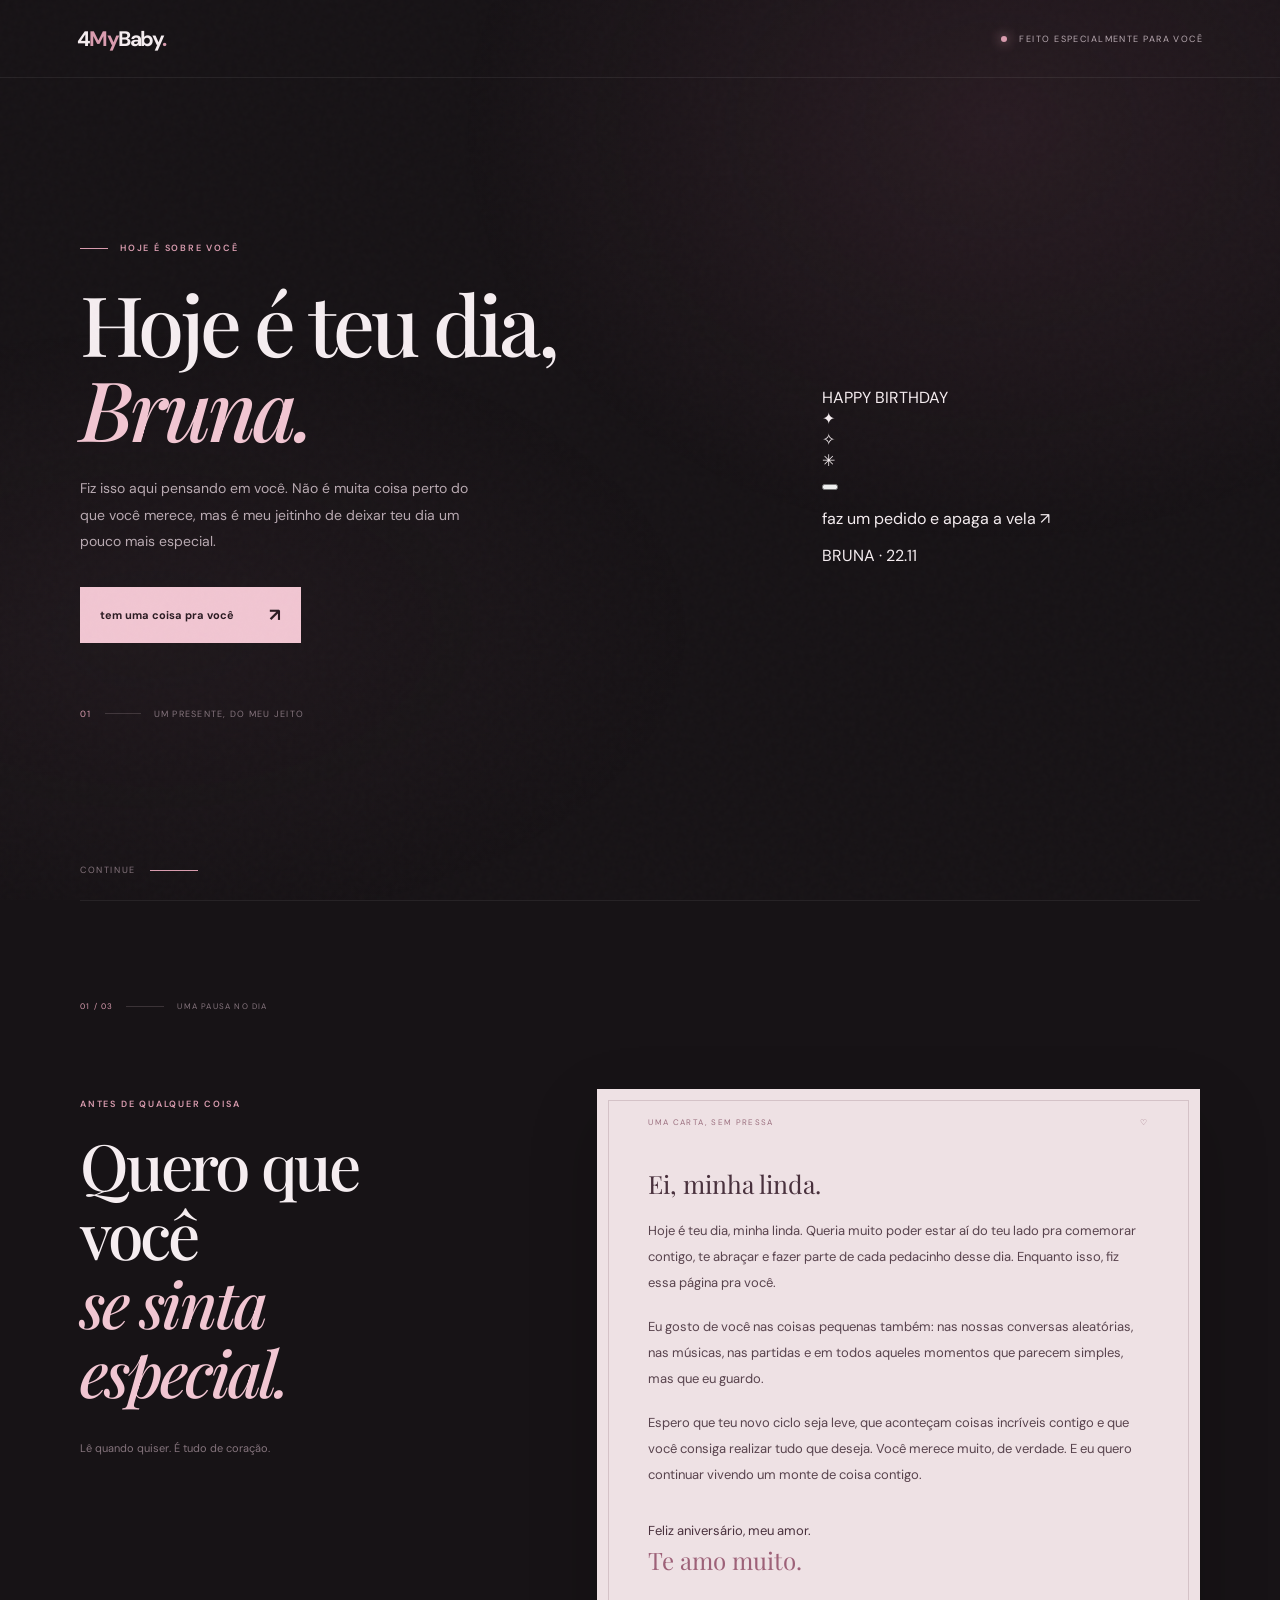
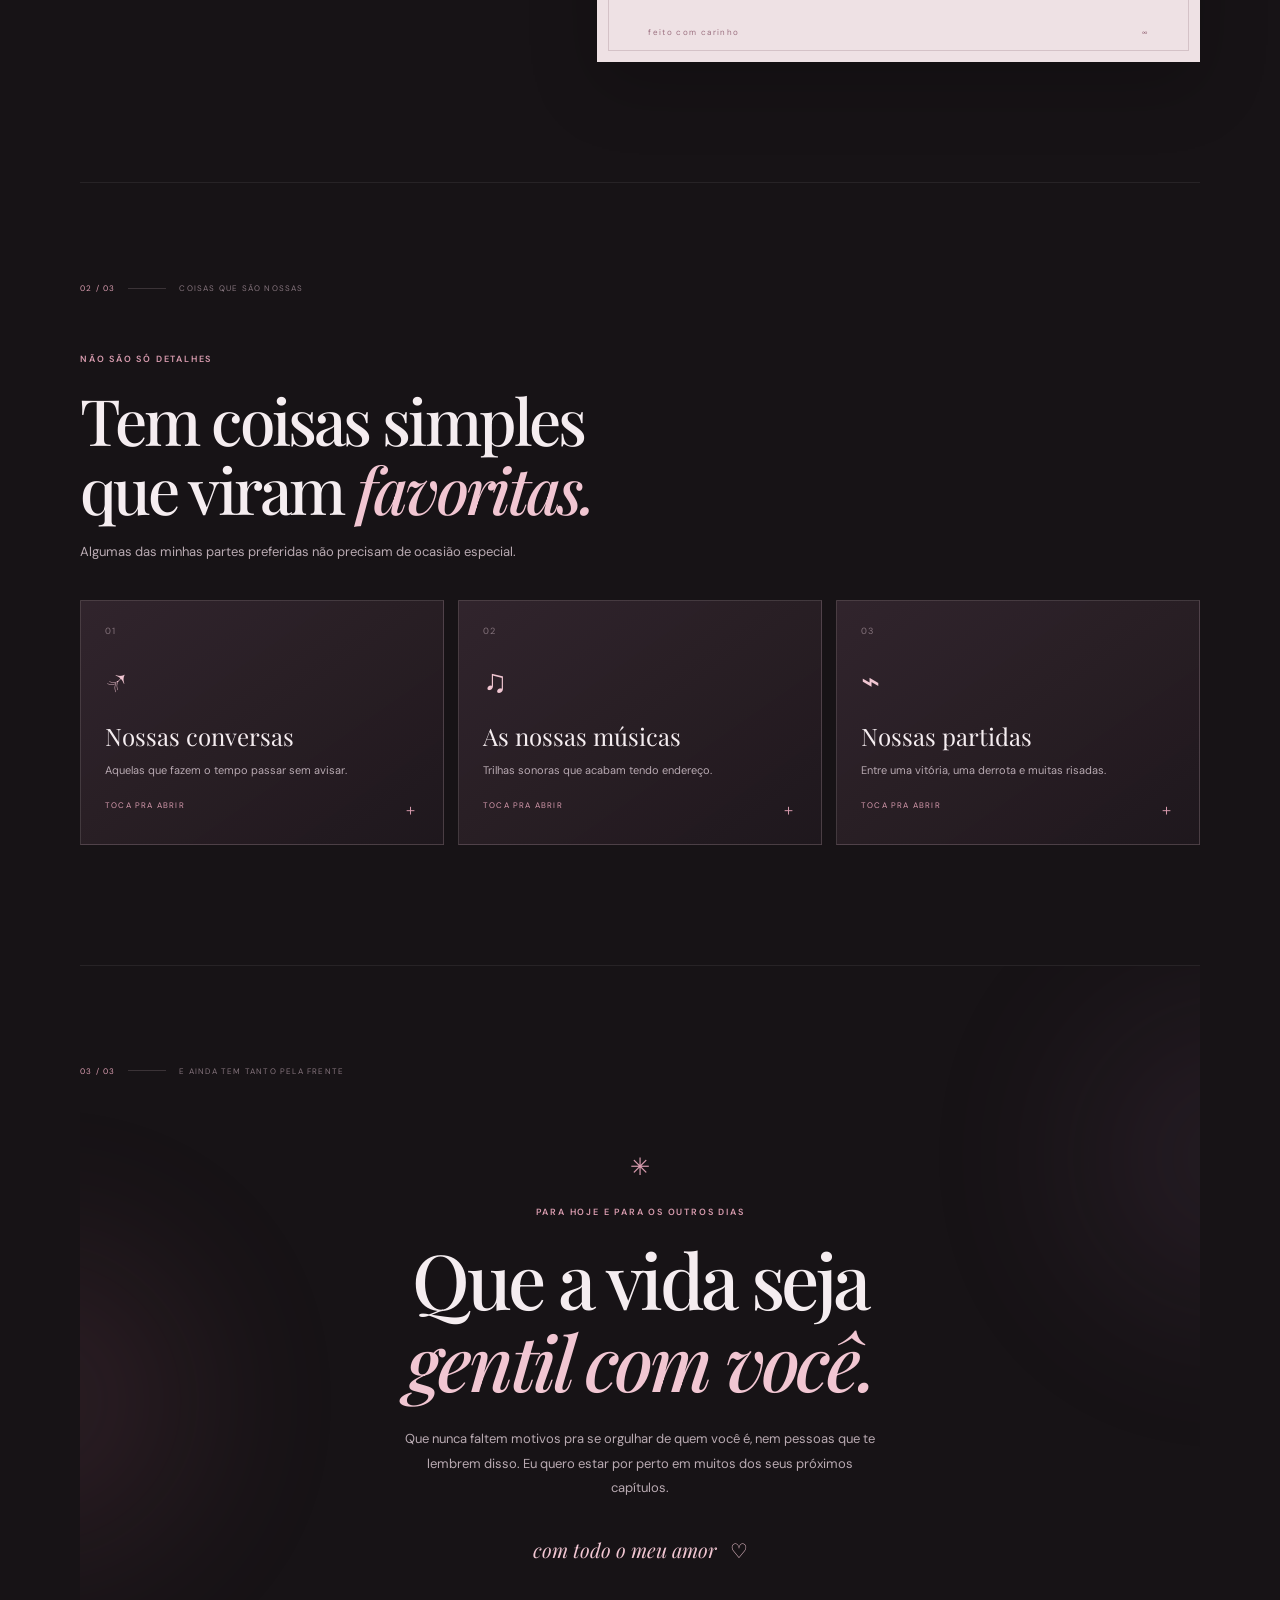
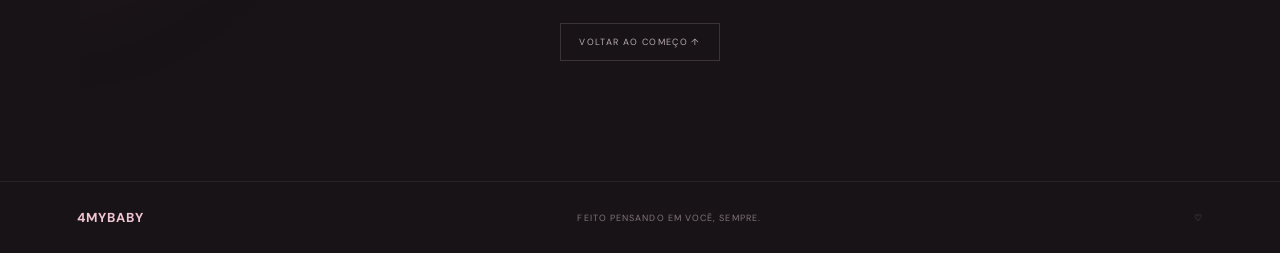
==== 4MyBaby/index.html @ 69ed9ba9 "Redesign 4MyBaby birthday experience" ====
<!doctype html>
<html lang="pt-BR">
<head>
<meta charset="utf-8">
<meta name="viewport" content="width=device-width,initial-scale=1">
<meta name="theme-color" content="#171316">
<meta name="description" content="Um presente feito com carinho, só para você.">
<title>4MyBaby — Bruna</title>
<link rel="preconnect" href="https://fonts.googleapis.com">
<link rel="preconnect" href="https://fonts.gstatic.com" crossorigin>
<link href="https://fonts.googleapis.com/css2?family=DM+Sans:wght@400;500;600;700&family=Playfair+Display:ital,wght@0,500;0,600;0,700;1,500;1,600&display=swap" rel="stylesheet">
<link rel="stylesheet" href="css/style.css">
<script src="js/script.js" defer></script>
</head>
<body>
<div class="grain" aria-hidden="true"></div>
<header class="topbar">
<a class="wordmark" href="#top" aria-label="4MyBaby início">4<span>My</span>Baby<span class="wordmark-dot">.</span></a>
<div class="topbar-note"><span class="live-dot"></span> feito especialmente para você</div>
</header>
<main id="top">
<section class="hero section-shell">
<div class="hero-copy reveal">
<p class="eyebrow"><span class="eyebrow-line"></span> hoje é sobre você</p>
<h1>Hoje é teu dia,<br><em>Bruna.</em></h1>
<p class="hero-intro">Fiz isso aqui pensando em você. Não é muita coisa perto do que você merece, mas é meu jeitinho de deixar teu dia um pouco mais especial.</p>
<button class="primary-button" id="beginButton" type="button"><span>tem uma coisa pra você</span><span class="button-arrow">↗</span></button>
<div class="hero-footnote"><span>01</span><span class="footnote-rule"></span><span>um presente, do meu jeito</span></div>
</div>
<div class="hero-art reveal" aria-label="Bolo de aniversário interativo">
  <div class="cake-scene">
    <span class="cake-label label-top">HAPPY BIRTHDAY</span>
    <div class="cake-spark spark-one">✦</div><div class="cake-spark spark-two">✧</div><div class="cake-spark spark-three">✳</div>
    <div class="cake">
      <div class="candle-wrap"><button class="candle" id="candleButton" type="button" aria-label="Apagar a vela"><span class="flame" id="flame"></span><span class="wick"></span></button></div>
      <div class="cake-top"><span class="cake-berry"></span><span class="cake-berry berry-two"></span><span class="cake-cream"></span></div>
      <div class="cake-layer layer-top"><span class="icing-drip"></span></div>
      <div class="cake-layer layer-bottom"><span class="icing-drip"></span></div>
      <div class="cake-plate"></div>
    </div>
    <p class="cake-hint" id="cakeHint">faz um pedido e apaga a vela <span>↗</span></p>
    <span class="cake-year">BRUNA · 22.11</span>
  </div>
</div>
<a class="scroll-cue" href="#letter"><span>continue</span><span class="scroll-line"></span></a>
</section>
<section class="letter-section section-shell" id="letter">
<div class="section-index reveal"><span>01 / 03</span><span class="index-rule"></span><span>uma pausa no dia</span></div>
<div class="letter-layout">
<div class="letter-heading reveal"><p class="eyebrow">antes de qualquer coisa</p><h2>Quero que você<br><em>se sinta especial.</em></h2><p class="side-note">Lê quando quiser. É tudo de coração.</p></div>
<article class="letter-card reveal">
<div class="letter-card-top"><span>UMA CARTA, SEM PRESSA</span><span>♡</span></div>
<div class="letter-content">
<p class="letter-salutation">Ei, minha linda.</p>
<p>Hoje é teu dia, minha linda. Queria muito poder estar aí do teu lado pra comemorar contigo, te abraçar e fazer parte de cada pedacinho desse dia. Enquanto isso, fiz essa página pra você.</p>
<p>Eu gosto de você nas coisas pequenas também: nas nossas conversas aleatórias, nas músicas, nas partidas e em todos aqueles momentos que parecem simples, mas que eu guardo.</p>
<p>Espero que teu novo ciclo seja leve, que aconteçam coisas incríveis contigo e que você consiga realizar tudo que deseja. Você merece muito, de verdade. E eu quero continuar vivendo um monte de coisa contigo.</p>
<p class="letter-signoff">Feliz aniversário, meu amor.<br><em>Te amo muito.</em></p>
</div>
<div class="letter-card-bottom"><span>feito com carinho</span><span>∞</span></div>
</article>
</div>
</section>
<section class="moments-section section-shell" id="moments">
<div class="section-index reveal"><span>02 / 03</span><span class="index-rule"></span><span>coisas que são nossas</span></div>
<div class="moments-heading reveal"><p class="eyebrow">não são só detalhes</p><h2>Tem coisas simples<br>que viram <em>favoritas.</em></h2><p>Algumas das minhas partes preferidas não precisam de ocasião especial.</p></div>
<div class="moment-grid">
<button class="moment-card reveal" type="button" data-note="Eu gosto de como a gente consegue conversar sobre qualquer coisa. Até o silêncio parece confortável quando sei que é você do outro lado."><span class="moment-number">01</span><span class="moment-icon">↗</span><span class="moment-title">Nossas conversas</span><span class="moment-description">Aquelas que fazem o tempo passar sem avisar.</span><span class="moment-action">toca pra abrir <b>＋</b></span></button>
<button class="moment-card reveal" type="button" data-note="Tem música que toca e, sem pedir licença, me lembra você. Gosto de imaginar quantas outras ainda vão ganhar esse significado com a gente."><span class="moment-number">02</span><span class="moment-icon">♫</span><span class="moment-title">As nossas músicas</span><span class="moment-description">Trilhas sonoras que acabam tendo endereço.</span><span class="moment-action">toca pra abrir <b>＋</b></span></button>
<button class="moment-card reveal" type="button" data-note="Até quando a gente tá jogando, eu gosto de ter você ali. Ganhar é legal, mas dividir esses momentos com você é melhor. (Mesmo quando você me dá trabalho.)"><span class="moment-number">03</span><span class="moment-icon">⌁</span><span class="moment-title">Nossas partidas</span><span class="moment-description">Entre uma vitória, uma derrota e muitas risadas.</span><span class="moment-action">toca pra abrir <b>＋</b></span></button>
</div>
<div class="note-panel" id="notePanel" aria-live="polite" hidden><span class="note-mark">“</span><p id="noteText"></p><button id="closeNote" type="button" aria-label="Fechar mensagem">×</button></div>
</section>
<section class="closing-section section-shell" id="closing">
<div class="closing-orb orb-left"></div><div class="closing-orb orb-right"></div>
<div class="section-index reveal"><span>03 / 03</span><span class="index-rule"></span><span>e ainda tem tanto pela frente</span></div>
<div class="closing-content reveal"><span class="closing-symbol">✳</span><p class="eyebrow">para hoje e para os outros dias</p><h2>Que a vida seja<br><em>gentil com você.</em></h2><p>Que nunca faltem motivos pra se orgulhar de quem você é, nem pessoas que te lembrem disso. Eu quero estar por perto em muitos dos seus próximos capítulos.</p><div class="closing-signature">com todo o meu amor <span>♡</span></div><button class="back-top" id="backTop" type="button">voltar ao começo ↑</button></div>
</section>
</main>
<footer class="footer"><span>4MyBaby</span><span>feito pensando em você, sempre.</span><span>♡</span></footer>
</body>
</html>
---- 4MyBaby/css/style.css ----
:root{--bg:#171316;--text:#f5edf0;--muted:#b9aab2;--dim:#85747d;--rose:#d99caf;--light:#f1c6d2;--line:rgba(244,222,231,.16);--serif:"Playfair Display",Georgia,serif;--sans:"DM Sans",Arial,sans-serif}
*{box-sizing:border-box}html{scroll-behavior:smooth}body{margin:0;background:var(--bg);color:var(--text);font-family:var(--sans);overflow-x:hidden}body:before{content:"";position:fixed;inset:0;pointer-events:none;z-index:-1;background:radial-gradient(ellipse at 78% 14%,rgba(121,69,91,.18),transparent 38%),radial-gradient(ellipse at 12% 70%,rgba(105,70,86,.11),transparent 34%)}
.grain{position:fixed;inset:0;z-index:20;pointer-events:none;opacity:.045;background-image:url("data:image/svg+xml,%3Csvg viewBox='0 0 180 180' xmlns='http://www.w3.org/2000/svg'%3E%3Cfilter id='n'%3E%3CfeTurbulence type='fractalNoise' baseFrequency='.9' numOctaves='3' stitchTiles='stitch'/%3E%3C/filter%3E%3Crect width='100%25' height='100%25' filter='url(%23n)' opacity='.45'/%3E%3C/svg%3E")}
a{color:inherit;text-decoration:none}button{font:inherit}.topbar{height:78px;padding:0 clamp(20px,6vw,88px);display:flex;align-items:center;justify-content:space-between;border-bottom:1px solid #ffffff12}.wordmark{font-weight:700;letter-spacing:-.07em;font-size:21px}.wordmark span:first-child,.wordmark-dot{color:var(--rose)}.topbar-note{color:var(--muted);text-transform:uppercase;letter-spacing:.16em;font-size:9px}.live-dot{display:inline-block;width:6px;height:6px;border-radius:50%;background:var(--rose);margin-right:9px;box-shadow:0 0 12px var(--rose)}
.section-shell{width:min(1120px,calc(100% - 44px));margin:auto;position:relative}.hero{min-height:calc(100svh - 78px);display:grid;grid-template-columns:1fr 1fr;align-items:center;gap:5vw;padding:65px 0 90px}.eyebrow{display:flex;align-items:center;gap:12px;color:var(--rose);text-transform:uppercase;letter-spacing:.2em;font-size:9px;font-weight:600}.eyebrow-line{width:28px;height:1px;background:var(--rose)}h1,h2{font-family:var(--serif);font-weight:500;letter-spacing:-.045em}h1{font-size:clamp(54px,6.5vw,88px);line-height:1.02;margin:27px 0 24px}h1 em,h2 em{color:var(--light);font-weight:500}.hero-intro{color:var(--muted);font-size:14px;line-height:1.9;max-width:410px}.primary-button{display:flex;align-items:center;gap:35px;margin-top:32px;padding:16px 20px;background:var(--light);color:#2b1b22;border:0;cursor:pointer;font-size:11px;font-weight:700;transition:.25s}.primary-button:hover{transform:translateY(-3px);background:#f8d8e1}.button-arrow{font-size:18px}.hero-footnote{margin-top:65px;display:flex;align-items:center;gap:13px;color:var(--dim);font-size:9px;text-transform:uppercase;letter-spacing:.14em}.hero-footnote span:first-child{color:var(--rose)}.footnote-rule{width:36px;height:1px;background:var(--line)}
.hero-art{min-height:480px;display:grid;place-items:center;position:relative}.art-glow{position:absolute;width:330px;height:330px;border-radius:50%;background:#b9708c29;filter:blur(70px)}.art-orbit{position:absolute;width:420px;height:420px;border:1px solid #ebb9cb22;border-radius:50%;transform:rotate(-22deg) scaleY(.56)}.orbit-two{width:500px;height:500px;transform:rotate(48deg) scaleY(.42);border-color:#ebb9cb17}.art-card{position:relative;width:min(320px,75vw);aspect-ratio:.77;padding:23px;background:linear-gradient(145deg,#46313d,#241b22 62%,#34222c);border:1px solid #f5cddc66;box-shadow:0 35px 90px #0006,inset 0 0 55px #ffdae60b;transform:rotate(5deg);display:flex;flex-direction:column;justify-content:space-between}.art-card:before{content:"";position:absolute;inset:9px;border:1px solid #f2cbda38}.card-topline,.card-bottom{display:flex;justify-content:space-between;color:#d5b6c2;font-size:8px;letter-spacing:.17em;position:relative}.card-center{display:flex;flex-direction:column;align-items:center;position:relative}.card-small{color:#c7a9b5;font-size:9px;text-transform:uppercase;letter-spacing:.24em}.card-number{font:130px/1.1 var(--serif);color:#edbdce;text-shadow:0 0 45px #e79ebf3d}.card-script{font:italic 27px var(--serif);color:#f5dce5;margin-top:-9px}.floating-star,.floating-heart{position:absolute;color:var(--light);text-shadow:0 0 22px #e8a7be80}.star-a{top:15%;right:12%;font-size:28px}.star-b{bottom:18%;left:8%;font-size:19px}.floating-heart{top:26%;left:7%;font-size:29px}.art-caption{position:absolute;bottom:6%;right:2%;color:var(--dim);text-transform:uppercase;font-size:8px;letter-spacing:.16em;display:flex;gap:10px;align-items:center}.caption-line{width:30px;height:1px;background:var(--rose)}.scroll-cue{position:absolute;bottom:24px;left:0;display:flex;align-items:center;gap:14px;color:var(--dim);font-size:9px;text-transform:uppercase;letter-spacing:.18em}.scroll-line{width:48px;height:1px;background:var(--rose)}
.letter-section,.moments-section,.closing-section{padding:100px 0 120px;border-top:1px solid #ffffff12}.section-index{display:flex;align-items:center;gap:13px;color:var(--dim);text-transform:uppercase;letter-spacing:.15em;font-size:8px}.section-index span:first-child{color:var(--rose)}.index-rule{width:38px;height:1px;background:var(--line)}.letter-layout{display:grid;grid-template-columns:.8fr 1.2fr;gap:9vw;margin-top:78px;align-items:start}.letter-heading h2,.moments-heading h2,.closing-content h2{font-size:clamp(43px,5vw,65px);line-height:1.08;margin:20px 0}.side-note{color:var(--dim);font-size:11px;margin-top:35px}.letter-card{background:#eee1e4;color:#392832;padding:28px clamp(25px,4vw,55px) 25px;position:relative;box-shadow:0 25px 65px #0003}.letter-card:before{content:"";position:absolute;inset:11px;border:1px solid #5d34452e}.letter-card-top,.letter-card-bottom{display:flex;justify-content:space-between;color:#9a6e7e;font-size:8px;letter-spacing:.17em;position:relative}.letter-content{padding:40px 0 30px;max-width:560px;margin:auto;font-size:13px;line-height:2;color:#58434d;position:relative}.letter-content p{margin:0 0 18px}.letter-salutation{font:25px var(--serif);color:#49313d}.letter-signoff{padding-top:12px;color:#49313d}.letter-signoff em{font:24px var(--serif);color:#9d6178}
.moments-heading{margin:60px 0 40px}.moments-heading>p:last-child{color:var(--muted);font-size:13px}.moment-grid{display:grid;grid-template-columns:repeat(3,1fr);gap:14px}.moment-card{min-height:235px;text-align:left;padding:24px;border:1px solid var(--line);background:linear-gradient(145deg,#3b2b35b8,#221a20bf);color:var(--text);cursor:pointer;display:flex;flex-direction:column;align-items:flex-start;transition:.25s}.moment-card:hover{transform:translateY(-6px);border-color:#e4abc08c;background:linear-gradient(145deg,#4c3240d9,#271c24e6)}.moment-number{color:var(--dim);font-size:9px;letter-spacing:.15em}.moment-icon{font:32px var(--serif);color:var(--light);margin:20px 0}.moment-title{font:24px var(--serif)}.moment-description{color:var(--muted);font-size:11px;line-height:1.7;margin-top:9px}.moment-action{width:100%;margin-top:auto;padding-top:20px;display:flex;justify-content:space-between;color:var(--rose);text-transform:uppercase;letter-spacing:.15em;font-size:8px}.moment-action b{font-size:15px;font-weight:400}.note-panel{position:relative;margin-top:18px;padding:26px 58px 26px 28px;border-left:2px solid var(--rose);background:#da9caf17;color:var(--light);display:flex;gap:18px;align-items:center;animation:fadeUp .35s ease both}.note-panel[hidden]{display:none}.note-mark{font:55px/.7 var(--serif);color:var(--rose)}.note-panel p{font:17px/1.6 var(--serif);margin:0}.note-panel button{position:absolute;top:12px;right:16px;color:var(--muted);background:none;border:0;font-size:24px;cursor:pointer}
.closing-section{min-height:600px;overflow:hidden;display:flex;flex-direction:column}.closing-content{position:relative;z-index:1;text-align:center;max-width:610px;margin:75px auto 0}.closing-symbol{color:var(--rose);font-size:24px}.closing-content .eyebrow{justify-content:center;margin-top:24px}.closing-content h2{font-size:clamp(48px,6vw,76px)}.closing-content>p:not(.eyebrow){color:var(--muted);font-size:13px;line-height:1.9;max-width:470px;margin:25px auto}.closing-signature{color:var(--light);font:italic 20px var(--serif);margin-top:35px}.closing-signature span{font-style:normal;margin-left:8px}.back-top{margin-top:60px;background:transparent;border:1px solid var(--line);color:var(--muted);padding:12px 18px;font-size:9px;text-transform:uppercase;letter-spacing:.15em;cursor:pointer}.back-top:hover{border-color:var(--rose);color:var(--light)}.closing-orb{position:absolute;width:300px;height:300px;border-radius:50%;filter:blur(90px);opacity:.13}.orb-left{background:#c46c8c;left:-190px;top:35%}.orb-right{background:#895b85;right:-180px;top:5%}.footer{min-height:72px;padding:20px clamp(22px,6vw,96px);border-top:1px solid #ffffff12;display:flex;justify-content:space-between;align-items:center;color:var(--dim);font-size:9px;letter-spacing:.12em;text-transform:uppercase}.footer span:first-child{color:var(--light);font-weight:700;font-size:13px}
.reveal{opacity:0;transform:translateY(22px);transition:opacity .8s ease,transform .8s cubic-bezier(.2,.7,.2,1)}.reveal.visible{opacity:1;transform:none}@keyframes fadeUp{from{opacity:0;transform:translateY(12px)}to{opacity:1;transform:none}}
@media(max-width:800px){.topbar{height:70px}.topbar-note{font-size:8px;letter-spacing:.1em}.hero{grid-template-columns:1fr;padding-top:60px;gap:0;min-height:auto}.hero-art{min-height:390px;grid-row:1}.art-card{width:250px}.art-orbit{width:340px;height:340px}.orbit-two{width:400px;height:400px}.hero-footnote{margin-top:40px}.letter-layout{grid-template-columns:1fr;gap:38px;margin-top:52px}.letter-card{max-width:650px;width:100%;margin:auto}.moment-grid{grid-template-columns:1fr}.moment-card{min-height:195px}.letter-section,.moments-section,.closing-section{padding:75px 0 85px}.closing-content{margin-top:65px}}
@media(max-width:480px){.section-shell{width:calc(100% - 38px)}.topbar{padding-inline:19px}.topbar-note{max-width:155px;text-align:right;line-height:1.5}.hero{padding-top:45px}.hero h1{font-size:55px}.hero-intro{font-size:13px}.hero-art{min-height:340px}.art-card{width:220px;padding:19px}.card-number{font-size:108px}.art-orbit{width:290px;height:290px}.orbit-two{width:340px;height:340px}.letter-heading h2,.moments-heading h2{font-size:45px}.letter-card{padding:22px}.letter-content{font-size:12px;padding:32px 0 22px}.letter-content p{margin-bottom:14px}.note-panel{padding:22px 42px 22px 18px;gap:12px}.note-panel p{font-size:15px}.note-mark{font-size:42px}.closing-content h2{font-size:50px}.footer{gap:10px;font-size:7px}.footer span:nth-child(2){text-align:center}}
@media(prefers-reduced-motion:reduce){*,*:before,*:after{scroll-behavior:auto!important;animation-duration:.01ms!important;animation-iteration-count:1!important;transition-duration:.01ms!important}.reveal{opacity:1;transform:none}}
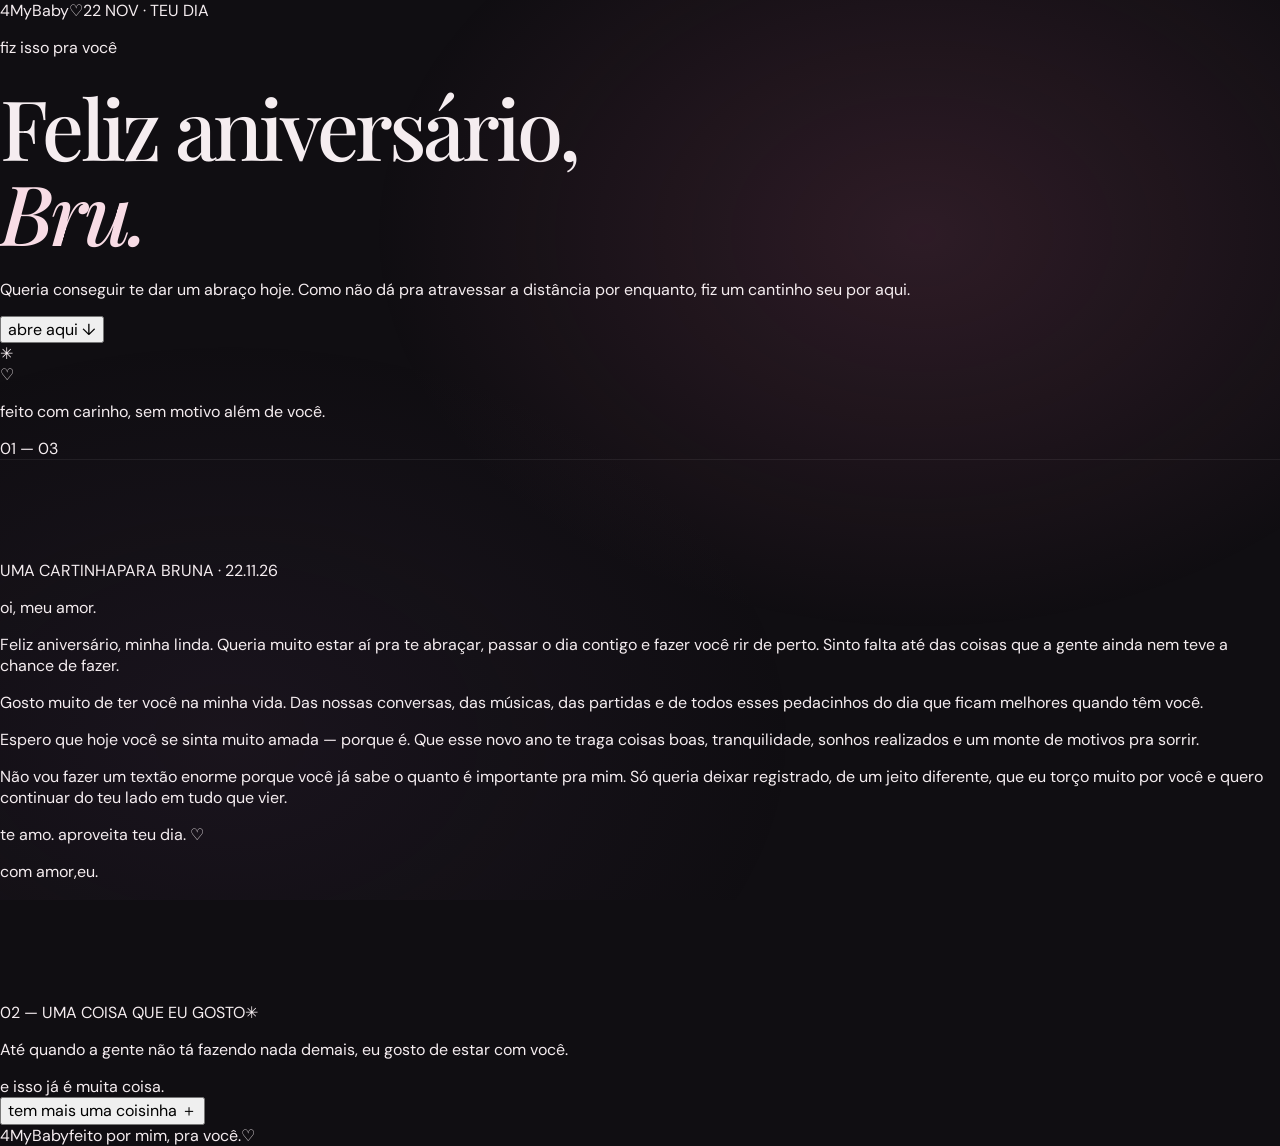
==== commit 049f8640: "Make 4MyBaby more personal and sincere" ====
--- a/4MyBaby/index.html
+++ b/4MyBaby/index.html
@@ -3,80 +3,54 @@
 <head>
 <meta charset="utf-8">
 <meta name="viewport" content="width=device-width,initial-scale=1">
-<meta name="theme-color" content="#171316">
-<meta name="description" content="Um presente feito com carinho, só para você.">
-<title>4MyBaby — Bruna</title>
+<meta name="theme-color" content="#f5f0e8">
+<meta name="description" content="Um cantinho feito pra Bruna.">
+<title>4MyBaby — pra você</title>
 <link rel="preconnect" href="https://fonts.googleapis.com">
 <link rel="preconnect" href="https://fonts.gstatic.com" crossorigin>
-<link href="https://fonts.googleapis.com/css2?family=DM+Sans:wght@400;500;600;700&family=Playfair+Display:ital,wght@0,500;0,600;0,700;1,500;1,600&display=swap" rel="stylesheet">
+<link href="https://fonts.googleapis.com/css2?family=DM+Sans:wght@400;500;600;700&family=Playfair+Display:ital,wght@0,500;0,600;1,500;1,600&display=swap" rel="stylesheet">
 <link rel="stylesheet" href="css/style.css">
 <script src="js/script.js" defer></script>
 </head>
 <body>
-<div class="grain" aria-hidden="true"></div>
-<header class="topbar">
-<a class="wordmark" href="#top" aria-label="4MyBaby início">4<span>My</span>Baby<span class="wordmark-dot">.</span></a>
-<div class="topbar-note"><span class="live-dot"></span> feito especialmente para você</div>
-</header>
-<main id="top">
-<section class="hero section-shell">
-<div class="hero-copy reveal">
-<p class="eyebrow"><span class="eyebrow-line"></span> hoje é sobre você</p>
-<h1>Hoje é teu dia,<br><em>Bruna.</em></h1>
-<p class="hero-intro">Fiz isso aqui pensando em você. Não é muita coisa perto do que você merece, mas é meu jeitinho de deixar teu dia um pouco mais especial.</p>
-<button class="primary-button" id="beginButton" type="button"><span>tem uma coisa pra você</span><span class="button-arrow">↗</span></button>
-<div class="hero-footnote"><span>01</span><span class="footnote-rule"></span><span>um presente, do meu jeito</span></div>
+<header class="site-header"><a class="logo" href="#inicio">4MyBaby<span>♡</span></a><span class="header-date">22 NOV · TEU DIA</span></header>
+<main id="inicio">
+<section class="intro">
+<div class="intro-copy">
+<p class="tiny-label"><span></span> fiz isso pra você</p>
+<h1>Feliz aniversário,<br><em>Bru.</em></h1>
+<p class="intro-text">Queria conseguir te dar um abraço hoje. Como não dá pra atravessar a distância por enquanto, fiz um cantinho seu por aqui.</p>
+<button class="open-letter" id="openLetter" type="button">abre aqui <span>↓</span></button>
 </div>
-<div class="hero-art reveal" aria-label="Bolo de aniversário interativo">
-  <div class="cake-scene">
-    <span class="cake-label label-top">HAPPY BIRTHDAY</span>
-    <div class="cake-spark spark-one">✦</div><div class="cake-spark spark-two">✧</div><div class="cake-spark spark-three">✳</div>
-    <div class="cake">
-      <div class="candle-wrap"><button class="candle" id="candleButton" type="button" aria-label="Apagar a vela"><span class="flame" id="flame"></span><span class="wick"></span></button></div>
-      <div class="cake-top"><span class="cake-berry"></span><span class="cake-berry berry-two"></span><span class="cake-cream"></span></div>
-      <div class="cake-layer layer-top"><span class="icing-drip"></span></div>
-      <div class="cake-layer layer-bottom"><span class="icing-drip"></span></div>
-      <div class="cake-plate"></div>
-    </div>
-    <p class="cake-hint" id="cakeHint">faz um pedido e apaga a vela <span>↗</span></p>
-    <span class="cake-year">BRUNA · 22.11</span>
-  </div>
+<div class="drawing" aria-label="Ilustração de um pequeno presente">
+<div class="scribble scribble-one">✳</div><div class="scribble scribble-two">♡</div>
+<div class="gift" id="gift"><div class="gift-lid"><i></i></div><div class="gift-box"><i></i><b></b></div><div class="gift-ribbon"></div></div>
+<p class="drawing-caption">feito com carinho, sem motivo além de você.</p>
 </div>
-<a class="scroll-cue" href="#letter"><span>continue</span><span class="scroll-line"></span></a>
+<div class="page-mark">01 <span>—</span> 03</div>
 </section>
-<section class="letter-section section-shell" id="letter">
-<div class="section-index reveal"><span>01 / 03</span><span class="index-rule"></span><span>uma pausa no dia</span></div>
-<div class="letter-layout">
-<div class="letter-heading reveal"><p class="eyebrow">antes de qualquer coisa</p><h2>Quero que você<br><em>se sinta especial.</em></h2><p class="side-note">Lê quando quiser. É tudo de coração.</p></div>
-<article class="letter-card reveal">
-<div class="letter-card-top"><span>UMA CARTA, SEM PRESSA</span><span>♡</span></div>
-<div class="letter-content">
-<p class="letter-salutation">Ei, minha linda.</p>
-<p>Hoje é teu dia, minha linda. Queria muito poder estar aí do teu lado pra comemorar contigo, te abraçar e fazer parte de cada pedacinho desse dia. Enquanto isso, fiz essa página pra você.</p>
-<p>Eu gosto de você nas coisas pequenas também: nas nossas conversas aleatórias, nas músicas, nas partidas e em todos aqueles momentos que parecem simples, mas que eu guardo.</p>
-<p>Espero que teu novo ciclo seja leve, que aconteçam coisas incríveis contigo e que você consiga realizar tudo que deseja. Você merece muito, de verdade. E eu quero continuar vivendo um monte de coisa contigo.</p>
-<p class="letter-signoff">Feliz aniversário, meu amor.<br><em>Te amo muito.</em></p>
+<section class="letter-section" id="carta">
+<div class="letter-top"><span>UMA CARTINHA</span><span>PARA BRUNA · 22.11.26</span></div>
+<article class="letter">
+<p class="hello">oi, meu amor.</p>
+<p>Feliz aniversário, minha linda. Queria muito estar aí pra te abraçar, passar o dia contigo e fazer você rir de perto. Sinto falta até das coisas que a gente ainda nem teve a chance de fazer.</p>
+<p>Gosto muito de ter você na minha vida. Das nossas conversas, das músicas, das partidas e de todos esses pedacinhos do dia que ficam melhores quando têm você.</p>
+<p>Espero que hoje você se sinta muito amada — porque é. Que esse novo ano te traga coisas boas, tranquilidade, sonhos realizados e um monte de motivos pra sorrir.</p>
+<p>Não vou fazer um textão enorme porque você já sabe o quanto é importante pra mim. Só queria deixar registrado, de um jeito diferente, que eu torço muito por você e quero continuar do teu lado em tudo que vier.</p>
+<p class="signoff">te amo. aproveita teu dia. <span>♡</span></p>
+</article>
+<div class="letter-bottom"><span>com amor,</span><span>eu.</span></div>
+</section>
+<section class="little-section">
+<div class="little-heading"><span>02 — UMA COISA QUE EU GOSTO</span><span>✳</span></div>
+<div class="little-note">
+<p>Até quando a gente não tá fazendo nada demais, eu gosto de estar com você.</p>
+<span>e isso já é muita coisa.</span>
 </div>
-<div class="letter-card-bottom"><span>feito com carinho</span><span>∞</span></div>
-</article>
-</div>
-</section>
-<section class="moments-section section-shell" id="moments">
-<div class="section-index reveal"><span>02 / 03</span><span class="index-rule"></span><span>coisas que são nossas</span></div>
-<div class="moments-heading reveal"><p class="eyebrow">não são só detalhes</p><h2>Tem coisas simples<br>que viram <em>favoritas.</em></h2><p>Algumas das minhas partes preferidas não precisam de ocasião especial.</p></div>
-<div class="moment-grid">
-<button class="moment-card reveal" type="button" data-note="Eu gosto de como a gente consegue conversar sobre qualquer coisa. Até o silêncio parece confortável quando sei que é você do outro lado."><span class="moment-number">01</span><span class="moment-icon">↗</span><span class="moment-title">Nossas conversas</span><span class="moment-description">Aquelas que fazem o tempo passar sem avisar.</span><span class="moment-action">toca pra abrir <b>＋</b></span></button>
-<button class="moment-card reveal" type="button" data-note="Tem música que toca e, sem pedir licença, me lembra você. Gosto de imaginar quantas outras ainda vão ganhar esse significado com a gente."><span class="moment-number">02</span><span class="moment-icon">♫</span><span class="moment-title">As nossas músicas</span><span class="moment-description">Trilhas sonoras que acabam tendo endereço.</span><span class="moment-action">toca pra abrir <b>＋</b></span></button>
-<button class="moment-card reveal" type="button" data-note="Até quando a gente tá jogando, eu gosto de ter você ali. Ganhar é legal, mas dividir esses momentos com você é melhor. (Mesmo quando você me dá trabalho.)"><span class="moment-number">03</span><span class="moment-icon">⌁</span><span class="moment-title">Nossas partidas</span><span class="moment-description">Entre uma vitória, uma derrota e muitas risadas.</span><span class="moment-action">toca pra abrir <b>＋</b></span></button>
-</div>
-<div class="note-panel" id="notePanel" aria-live="polite" hidden><span class="note-mark">“</span><p id="noteText"></p><button id="closeNote" type="button" aria-label="Fechar mensagem">×</button></div>
-</section>
-<section class="closing-section section-shell" id="closing">
-<div class="closing-orb orb-left"></div><div class="closing-orb orb-right"></div>
-<div class="section-index reveal"><span>03 / 03</span><span class="index-rule"></span><span>e ainda tem tanto pela frente</span></div>
-<div class="closing-content reveal"><span class="closing-symbol">✳</span><p class="eyebrow">para hoje e para os outros dias</p><h2>Que a vida seja<br><em>gentil com você.</em></h2><p>Que nunca faltem motivos pra se orgulhar de quem você é, nem pessoas que te lembrem disso. Eu quero estar por perto em muitos dos seus próximos capítulos.</p><div class="closing-signature">com todo o meu amor <span>♡</span></div><button class="back-top" id="backTop" type="button">voltar ao começo ↑</button></div>
+<button class="surprise-button" id="surpriseButton" type="button">tem mais uma coisinha <span>＋</span></button>
+<p class="surprise-message" id="surpriseMessage" hidden>Espero que você sorria quando abrir isso aqui. Fiz pensando em você, Bru. Feliz vida. ♡</p>
 </section>
 </main>
-<footer class="footer"><span>4MyBaby</span><span>feito pensando em você, sempre.</span><span>♡</span></footer>
+<footer><span>4MyBaby</span><span>feito por mim, pra você.</span><span>♡</span></footer>
 </body>
 </html>
--- a/4MyBaby/css/style.css
+++ b/4MyBaby/css/style.css
@@ -11,3 +11,45 @@
 @media(max-width:800px){.topbar{height:70px}.topbar-note{font-size:8px;letter-spacing:.1em}.hero{grid-template-columns:1fr;padding-top:60px;gap:0;min-height:auto}.hero-art{min-height:390px;grid-row:1}.art-card{width:250px}.art-orbit{width:340px;height:340px}.orbit-two{width:400px;height:400px}.hero-footnote{margin-top:40px}.letter-layout{grid-template-columns:1fr;gap:38px;margin-top:52px}.letter-card{max-width:650px;width:100%;margin:auto}.moment-grid{grid-template-columns:1fr}.moment-card{min-height:195px}.letter-section,.moments-section,.closing-section{padding:75px 0 85px}.closing-content{margin-top:65px}}
 @media(max-width:480px){.section-shell{width:calc(100% - 38px)}.topbar{padding-inline:19px}.topbar-note{max-width:155px;text-align:right;line-height:1.5}.hero{padding-top:45px}.hero h1{font-size:55px}.hero-intro{font-size:13px}.hero-art{min-height:340px}.art-card{width:220px;padding:19px}.card-number{font-size:108px}.art-orbit{width:290px;height:290px}.orbit-two{width:340px;height:340px}.letter-heading h2,.moments-heading h2{font-size:45px}.letter-card{padding:22px}.letter-content{font-size:12px;padding:32px 0 22px}.letter-content p{margin-bottom:14px}.note-panel{padding:22px 42px 22px 18px;gap:12px}.note-panel p{font-size:15px}.note-mark{font-size:42px}.closing-content h2{font-size:50px}.footer{gap:10px;font-size:7px}.footer span:nth-child(2){text-align:center}}
 @media(prefers-reduced-motion:reduce){*,*:before,*:after{scroll-behavior:auto!important;animation-duration:.01ms!important;animation-iteration-count:1!important;transition-duration:.01ms!important}.reveal{opacity:1;transform:none}}
+
+/* Birthday scene */
+:root{--bg:#100e12;--rose:#e7a9bd;--light:#f8dce5}
+body{background:#100e12}
+body:before{background:radial-gradient(ellipse at 72% 26%,rgba(154,77,111,.22),transparent 42%),radial-gradient(ellipse at 18% 82%,rgba(92,62,105,.13),transparent 38%)}
+.topbar{border-color:#ffffff10}
+.hero{min-height:calc(100svh - 78px);padding-top:54px}
+.hero h1{font-size:clamp(58px,7vw,94px)}
+.hero-art{min-height:540px}
+.cake-scene{position:relative;width:min(490px,100%);height:470px;display:flex;align-items:center;justify-content:center;isolation:isolate}
+.cake-scene:before{content:"";position:absolute;width:330px;height:330px;border-radius:50%;background:radial-gradient(circle,#d77e9d32,transparent 68%);filter:blur(15px);z-index:-1}
+.cake-scene:after{content:"";position:absolute;inset:42px 28px;border:1px solid #efb9cd24;border-radius:50%;transform:rotate(-18deg) scaleY(.55);z-index:-1}
+.cake-label{position:absolute;top:37px;color:#cfa9b8;font-size:9px;letter-spacing:.34em}
+.cake-year{position:absolute;bottom:34px;color:#9e8490;font-size:9px;letter-spacing:.24em}
+.cake{position:relative;width:290px;height:260px;display:flex;flex-direction:column;align-items:center;justify-content:flex-end;filter:drop-shadow(0 30px 32px #0008);animation:cakeFloat 5s ease-in-out infinite}
+.cake-plate{position:absolute;bottom:0;width:330px;height:24px;border-radius:50%;background:linear-gradient(180deg,#f0d7df,#98717f 48%,#513b48);box-shadow:0 12px 24px #0008}
+.cake-layer{position:relative;width:250px;border-radius:16px 16px 10px 10px;background:linear-gradient(90deg,#7c405d,#d99bb0 24%,#f2cbd6 52%,#a65e7b 100%);box-shadow:inset 0 8px 12px #ffeaf044,inset 0 -13px 18px #55273e55}
+.layer-top{height:78px;width:216px;z-index:2;margin-bottom:-2px;background:linear-gradient(90deg,#87506a,#f2cad7 35%,#d58ca6 72%,#754158)}
+.layer-bottom{height:105px}
+.cake-top{position:absolute;z-index:4;top:78px;width:220px;height:32px;border-radius:50%;background:linear-gradient(180deg,#fff0f2,#e9bdcb 65%,#b97b91);box-shadow:inset 0 -5px 8px #8e536d55}
+.cake-cream{position:absolute;inset:8px 35px 12px;border-radius:50%;background:#fff0e8;opacity:.75}
+.cake-berry{position:absolute;z-index:2;left:82px;top:-6px;width:15px;height:15px;border-radius:50% 50% 45% 45%;background:radial-gradient(circle at 35% 28%,#ffc7d2,#b83d67 65%,#6b2448);box-shadow:0 2px 4px #52243c}
+.berry-two{left:125px;top:-3px;width:12px;height:12px;background:radial-gradient(circle at 35% 28%,#ffe1e7,#d46e91 65%,#78314e)}
+.icing-drip{position:absolute;top:-3px;left:0;right:0;height:25px;border-radius:50%;background:linear-gradient(180deg,#fff0f2,#e8bdca);clip-path:polygon(0 0,100% 0,100% 38%,94% 38%,91% 100%,86% 100%,83% 38%,68% 38%,65% 78%,59% 78%,56% 38%,40% 38%,37% 100%,31% 100%,28% 38%,12% 38%,9% 78%,4% 78%,4% 38%,0 38%)}
+.candle-wrap{position:absolute;z-index:6;top:0;left:50%;transform:translateX(-50%);height:91px;display:flex;justify-content:center}
+.candle{position:relative;width:15px;height:77px;margin:0;padding:0;border:0;border-radius:5px 5px 2px 2px;background:repeating-linear-gradient(135deg,#fff1f2 0 5px,#d98ba4 5px 10px);cursor:pointer;box-shadow:inset -3px 0 4px #8b4a6055}
+.wick{position:absolute;top:-5px;left:6px;width:3px;height:8px;background:#49323a;border-radius:2px}
+.flame{position:absolute;top:-37px;left:2px;width:12px;height:28px;border-radius:70% 30% 55% 45%;background:radial-gradient(ellipse at 50% 72%,#fff7d9 0 15%,#ffcf76 35%,#f28b59 68%,#d85a6e);transform:rotate(4deg);filter:drop-shadow(0 0 9px #ffad70) drop-shadow(0 0 22px #f27d9b);transform-origin:50% 100%;animation:flameFlicker .8s ease-in-out infinite alternate;transition:opacity .25s,transform .25s}
+.candle.is-out .flame{opacity:0;transform:translateY(10px) scale(.2);animation:none}
+.cake-spark{position:absolute;color:#f4c9d7;text-shadow:0 0 16px #f4a9c3;animation:sparkle 3s ease-in-out infinite}
+.spark-one{top:100px;right:78px;font-size:22px}.spark-two{top:175px;left:55px;font-size:17px;animation-delay:.7s}.spark-three{bottom:108px;right:55px;font-size:14px;animation-delay:1.3s}
+.cake-hint{position:absolute;bottom:76px;margin:0;color:#c5a8b5;font-size:10px;letter-spacing:.08em}
+.cake-hint span{color:#f0bdce;margin-left:7px}
+@keyframes cakeFloat{0%,100%{transform:translateY(0)}50%{transform:translateY(-9px)}}
+@keyframes flameFlicker{from{rotate:-5deg;scale:.95 1.02}to{rotate:5deg;scale:1.04 .96}}
+@keyframes sparkle{0%,100%{opacity:.35;transform:scale(.8) rotate(0)}50%{opacity:1;transform:scale(1.2) rotate(20deg)}}
+.moment-card[aria-pressed="true"]{border-color:#e7a9bd;background:linear-gradient(145deg,#563344,#271c24);transform:translateY(-4px)}
+.primary-button{box-shadow:0 10px 28px #d99caf20}
+.letter-card{box-shadow:0 25px 80px #0005,0 0 0 1px #fff2}
+@media(max-width:800px){.hero-art{min-height:430px;grid-row:auto}.hero{padding-top:45px}.cake-scene{height:420px}.cake{transform:scale(.92)}}
+@media(max-width:480px){.hero-art{min-height:380px}.cake-scene{height:370px}.cake{transform:scale(.78)}.cake-label{top:15px}.cake-year{bottom:17px}.cake-hint{bottom:52px}.hero h1{font-size:57px}}
+@media(prefers-reduced-motion:reduce){.cake,.flame,.cake-spark{animation:none}}
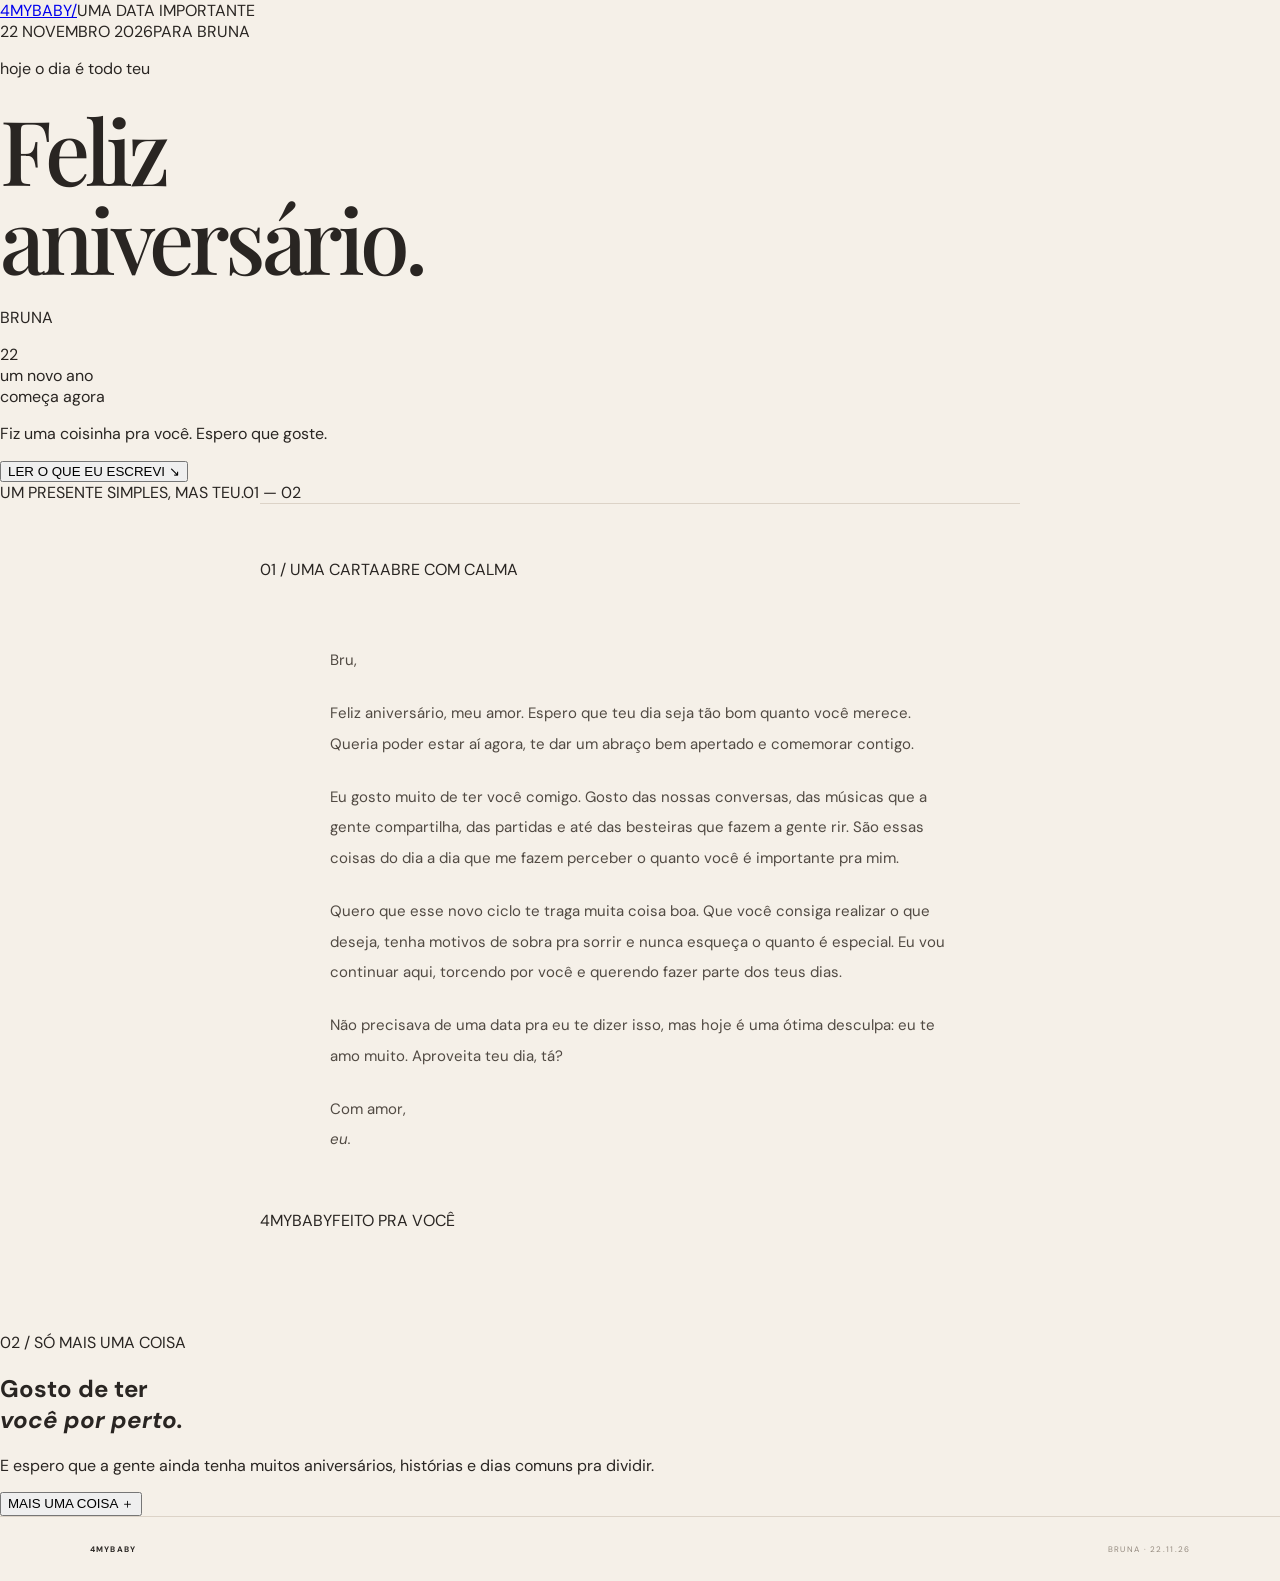
==== commit 99338593: "Redesign 4MyBaby with a mature editorial direction" ====
--- a/4MyBaby/index.html
+++ b/4MyBaby/index.html
@@ -1,56 +1,6 @@
 <!doctype html>
-<html lang="pt-BR">
-<head>
-<meta charset="utf-8">
-<meta name="viewport" content="width=device-width,initial-scale=1">
-<meta name="theme-color" content="#f5f0e8">
-<meta name="description" content="Um cantinho feito pra Bruna.">
-<title>4MyBaby — pra você</title>
-<link rel="preconnect" href="https://fonts.googleapis.com">
-<link rel="preconnect" href="https://fonts.gstatic.com" crossorigin>
-<link href="https://fonts.googleapis.com/css2?family=DM+Sans:wght@400;500;600;700&family=Playfair+Display:ital,wght@0,500;0,600;1,500;1,600&display=swap" rel="stylesheet">
-<link rel="stylesheet" href="css/style.css">
-<script src="js/script.js" defer></script>
-</head>
-<body>
-<header class="site-header"><a class="logo" href="#inicio">4MyBaby<span>♡</span></a><span class="header-date">22 NOV · TEU DIA</span></header>
-<main id="inicio">
-<section class="intro">
-<div class="intro-copy">
-<p class="tiny-label"><span></span> fiz isso pra você</p>
-<h1>Feliz aniversário,<br><em>Bru.</em></h1>
-<p class="intro-text">Queria conseguir te dar um abraço hoje. Como não dá pra atravessar a distância por enquanto, fiz um cantinho seu por aqui.</p>
-<button class="open-letter" id="openLetter" type="button">abre aqui <span>↓</span></button>
-</div>
-<div class="drawing" aria-label="Ilustração de um pequeno presente">
-<div class="scribble scribble-one">✳</div><div class="scribble scribble-two">♡</div>
-<div class="gift" id="gift"><div class="gift-lid"><i></i></div><div class="gift-box"><i></i><b></b></div><div class="gift-ribbon"></div></div>
-<p class="drawing-caption">feito com carinho, sem motivo além de você.</p>
-</div>
-<div class="page-mark">01 <span>—</span> 03</div>
-</section>
-<section class="letter-section" id="carta">
-<div class="letter-top"><span>UMA CARTINHA</span><span>PARA BRUNA · 22.11.26</span></div>
-<article class="letter">
-<p class="hello">oi, meu amor.</p>
-<p>Feliz aniversário, minha linda. Queria muito estar aí pra te abraçar, passar o dia contigo e fazer você rir de perto. Sinto falta até das coisas que a gente ainda nem teve a chance de fazer.</p>
-<p>Gosto muito de ter você na minha vida. Das nossas conversas, das músicas, das partidas e de todos esses pedacinhos do dia que ficam melhores quando têm você.</p>
-<p>Espero que hoje você se sinta muito amada — porque é. Que esse novo ano te traga coisas boas, tranquilidade, sonhos realizados e um monte de motivos pra sorrir.</p>
-<p>Não vou fazer um textão enorme porque você já sabe o quanto é importante pra mim. Só queria deixar registrado, de um jeito diferente, que eu torço muito por você e quero continuar do teu lado em tudo que vier.</p>
-<p class="signoff">te amo. aproveita teu dia. <span>♡</span></p>
-</article>
-<div class="letter-bottom"><span>com amor,</span><span>eu.</span></div>
-</section>
-<section class="little-section">
-<div class="little-heading"><span>02 — UMA COISA QUE EU GOSTO</span><span>✳</span></div>
-<div class="little-note">
-<p>Até quando a gente não tá fazendo nada demais, eu gosto de estar com você.</p>
-<span>e isso já é muita coisa.</span>
-</div>
-<button class="surprise-button" id="surpriseButton" type="button">tem mais uma coisinha <span>＋</span></button>
-<p class="surprise-message" id="surpriseMessage" hidden>Espero que você sorria quando abrir isso aqui. Fiz pensando em você, Bru. Feliz vida. ♡</p>
-</section>
-</main>
-<footer><span>4MyBaby</span><span>feito por mim, pra você.</span><span>♡</span></footer>
-</body>
-</html>+<html lang="pt-BR"><head><meta charset="utf-8"><meta name="viewport" content="width=device-width,initial-scale=1"><meta name="theme-color" content="#171717"><meta name="description" content="Um presente feito para Bruna."><title>4MyBaby — Bruna</title><link rel="preconnect" href="https://fonts.googleapis.com"><link rel="preconnect" href="https://fonts.gstatic.com" crossorigin><link href="https://fonts.googleapis.com/css2?family=DM+Sans:wght@400;500;600;700&family=Playfair+Display:ital,wght@0,500;0,600;1,500&display=swap" rel="stylesheet"><link rel="stylesheet" href="css/style.css"><script src="js/script.js" defer></script></head>
+<body><header class="header"><a class="brand" href="#inicio">4MYBABY<span>/</span></a><span class="header-label">UMA DATA IMPORTANTE</span></header><main id="inicio">
+<section class="hero"><div class="hero-meta"><span>22 NOVEMBRO 2026</span><span>PARA BRUNA</span></div><div class="hero-main"><div class="hero-title"><p class="kicker">hoje o dia é todo teu</p><h1>Feliz<br>aniversário<span>.</span></h1><p class="name">BRUNA</p></div><div class="hero-side"><div class="date-number">22</div><div class="date-caption">um novo ano<br>começa agora</div><div class="side-rule"></div><p>Fiz uma coisinha pra você. Espero que goste.</p><button id="readButton" type="button">LER O QUE EU ESCREVI <span>↘</span></button></div></div><div class="hero-bottom"><span>UM PRESENTE SIMPLES, MAS TEU.</span><span>01 — 02</span></div></section>
+<section class="letter-section" id="carta"><div class="letter-aside"><span>01 / UMA CARTA</span><span>ABRE COM CALMA</span></div><article class="letter"><p class="greeting">Bru,</p><p>Feliz aniversário, meu amor. Espero que teu dia seja tão bom quanto você merece. Queria poder estar aí agora, te dar um abraço bem apertado e comemorar contigo.</p><p>Eu gosto muito de ter você comigo. Gosto das nossas conversas, das músicas que a gente compartilha, das partidas e até das besteiras que fazem a gente rir. São essas coisas do dia a dia que me fazem perceber o quanto você é importante pra mim.</p><p>Quero que esse novo ciclo te traga muita coisa boa. Que você consiga realizar o que deseja, tenha motivos de sobra pra sorrir e nunca esqueça o quanto é especial. Eu vou continuar aqui, torcendo por você e querendo fazer parte dos teus dias.</p><p>Não precisava de uma data pra eu te dizer isso, mas hoje é uma ótima desculpa: eu te amo muito. Aproveita teu dia, tá?</p><p class="signature">Com amor,<br><em>eu.</em></p></article><div class="letter-end"><span>4MYBABY</span><span>FEITO PRA VOCÊ</span></div></section>
+<section class="last-section"><p class="last-index">02 / SÓ MAIS UMA COISA</p><h2>Gosto de ter<br><em>você por perto.</em></h2><p class="last-copy">E espero que a gente ainda tenha muitos aniversários, histórias e dias comuns pra dividir.</p><button id="extraButton" type="button">MAIS UMA COISA <span>＋</span></button><p class="extra-message" id="extraMessage" hidden>Você é minha pessoa favorita. Feliz aniversário, minha linda. ♡</p></section></main><footer><span>4MYBABY</span><span>BRUNA · 22.11.26</span></footer></body></html>
--- a/4MyBaby/css/style.css
+++ b/4MyBaby/css/style.css
@@ -1,55 +1,13 @@
-:root{--bg:#171316;--text:#f5edf0;--muted:#b9aab2;--dim:#85747d;--rose:#d99caf;--light:#f1c6d2;--line:rgba(244,222,231,.16);--serif:"Playfair Display",Georgia,serif;--sans:"DM Sans",Arial,sans-serif}
-*{box-sizing:border-box}html{scroll-behavior:smooth}body{margin:0;background:var(--bg);color:var(--text);font-family:var(--sans);overflow-x:hidden}body:before{content:"";position:fixed;inset:0;pointer-events:none;z-index:-1;background:radial-gradient(ellipse at 78% 14%,rgba(121,69,91,.18),transparent 38%),radial-gradient(ellipse at 12% 70%,rgba(105,70,86,.11),transparent 34%)}
-.grain{position:fixed;inset:0;z-index:20;pointer-events:none;opacity:.045;background-image:url("data:image/svg+xml,%3Csvg viewBox='0 0 180 180' xmlns='http://www.w3.org/2000/svg'%3E%3Cfilter id='n'%3E%3CfeTurbulence type='fractalNoise' baseFrequency='.9' numOctaves='3' stitchTiles='stitch'/%3E%3C/filter%3E%3Crect width='100%25' height='100%25' filter='url(%23n)' opacity='.45'/%3E%3C/svg%3E")}
-a{color:inherit;text-decoration:none}button{font:inherit}.topbar{height:78px;padding:0 clamp(20px,6vw,88px);display:flex;align-items:center;justify-content:space-between;border-bottom:1px solid #ffffff12}.wordmark{font-weight:700;letter-spacing:-.07em;font-size:21px}.wordmark span:first-child,.wordmark-dot{color:var(--rose)}.topbar-note{color:var(--muted);text-transform:uppercase;letter-spacing:.16em;font-size:9px}.live-dot{display:inline-block;width:6px;height:6px;border-radius:50%;background:var(--rose);margin-right:9px;box-shadow:0 0 12px var(--rose)}
-.section-shell{width:min(1120px,calc(100% - 44px));margin:auto;position:relative}.hero{min-height:calc(100svh - 78px);display:grid;grid-template-columns:1fr 1fr;align-items:center;gap:5vw;padding:65px 0 90px}.eyebrow{display:flex;align-items:center;gap:12px;color:var(--rose);text-transform:uppercase;letter-spacing:.2em;font-size:9px;font-weight:600}.eyebrow-line{width:28px;height:1px;background:var(--rose)}h1,h2{font-family:var(--serif);font-weight:500;letter-spacing:-.045em}h1{font-size:clamp(54px,6.5vw,88px);line-height:1.02;margin:27px 0 24px}h1 em,h2 em{color:var(--light);font-weight:500}.hero-intro{color:var(--muted);font-size:14px;line-height:1.9;max-width:410px}.primary-button{display:flex;align-items:center;gap:35px;margin-top:32px;padding:16px 20px;background:var(--light);color:#2b1b22;border:0;cursor:pointer;font-size:11px;font-weight:700;transition:.25s}.primary-button:hover{transform:translateY(-3px);background:#f8d8e1}.button-arrow{font-size:18px}.hero-footnote{margin-top:65px;display:flex;align-items:center;gap:13px;color:var(--dim);font-size:9px;text-transform:uppercase;letter-spacing:.14em}.hero-footnote span:first-child{color:var(--rose)}.footnote-rule{width:36px;height:1px;background:var(--line)}
-.hero-art{min-height:480px;display:grid;place-items:center;position:relative}.art-glow{position:absolute;width:330px;height:330px;border-radius:50%;background:#b9708c29;filter:blur(70px)}.art-orbit{position:absolute;width:420px;height:420px;border:1px solid #ebb9cb22;border-radius:50%;transform:rotate(-22deg) scaleY(.56)}.orbit-two{width:500px;height:500px;transform:rotate(48deg) scaleY(.42);border-color:#ebb9cb17}.art-card{position:relative;width:min(320px,75vw);aspect-ratio:.77;padding:23px;background:linear-gradient(145deg,#46313d,#241b22 62%,#34222c);border:1px solid #f5cddc66;box-shadow:0 35px 90px #0006,inset 0 0 55px #ffdae60b;transform:rotate(5deg);display:flex;flex-direction:column;justify-content:space-between}.art-card:before{content:"";position:absolute;inset:9px;border:1px solid #f2cbda38}.card-topline,.card-bottom{display:flex;justify-content:space-between;color:#d5b6c2;font-size:8px;letter-spacing:.17em;position:relative}.card-center{display:flex;flex-direction:column;align-items:center;position:relative}.card-small{color:#c7a9b5;font-size:9px;text-transform:uppercase;letter-spacing:.24em}.card-number{font:130px/1.1 var(--serif);color:#edbdce;text-shadow:0 0 45px #e79ebf3d}.card-script{font:italic 27px var(--serif);color:#f5dce5;margin-top:-9px}.floating-star,.floating-heart{position:absolute;color:var(--light);text-shadow:0 0 22px #e8a7be80}.star-a{top:15%;right:12%;font-size:28px}.star-b{bottom:18%;left:8%;font-size:19px}.floating-heart{top:26%;left:7%;font-size:29px}.art-caption{position:absolute;bottom:6%;right:2%;color:var(--dim);text-transform:uppercase;font-size:8px;letter-spacing:.16em;display:flex;gap:10px;align-items:center}.caption-line{width:30px;height:1px;background:var(--rose)}.scroll-cue{position:absolute;bottom:24px;left:0;display:flex;align-items:center;gap:14px;color:var(--dim);font-size:9px;text-transform:uppercase;letter-spacing:.18em}.scroll-line{width:48px;height:1px;background:var(--rose)}
-.letter-section,.moments-section,.closing-section{padding:100px 0 120px;border-top:1px solid #ffffff12}.section-index{display:flex;align-items:center;gap:13px;color:var(--dim);text-transform:uppercase;letter-spacing:.15em;font-size:8px}.section-index span:first-child{color:var(--rose)}.index-rule{width:38px;height:1px;background:var(--line)}.letter-layout{display:grid;grid-template-columns:.8fr 1.2fr;gap:9vw;margin-top:78px;align-items:start}.letter-heading h2,.moments-heading h2,.closing-content h2{font-size:clamp(43px,5vw,65px);line-height:1.08;margin:20px 0}.side-note{color:var(--dim);font-size:11px;margin-top:35px}.letter-card{background:#eee1e4;color:#392832;padding:28px clamp(25px,4vw,55px) 25px;position:relative;box-shadow:0 25px 65px #0003}.letter-card:before{content:"";position:absolute;inset:11px;border:1px solid #5d34452e}.letter-card-top,.letter-card-bottom{display:flex;justify-content:space-between;color:#9a6e7e;font-size:8px;letter-spacing:.17em;position:relative}.letter-content{padding:40px 0 30px;max-width:560px;margin:auto;font-size:13px;line-height:2;color:#58434d;position:relative}.letter-content p{margin:0 0 18px}.letter-salutation{font:25px var(--serif);color:#49313d}.letter-signoff{padding-top:12px;color:#49313d}.letter-signoff em{font:24px var(--serif);color:#9d6178}
-.moments-heading{margin:60px 0 40px}.moments-heading>p:last-child{color:var(--muted);font-size:13px}.moment-grid{display:grid;grid-template-columns:repeat(3,1fr);gap:14px}.moment-card{min-height:235px;text-align:left;padding:24px;border:1px solid var(--line);background:linear-gradient(145deg,#3b2b35b8,#221a20bf);color:var(--text);cursor:pointer;display:flex;flex-direction:column;align-items:flex-start;transition:.25s}.moment-card:hover{transform:translateY(-6px);border-color:#e4abc08c;background:linear-gradient(145deg,#4c3240d9,#271c24e6)}.moment-number{color:var(--dim);font-size:9px;letter-spacing:.15em}.moment-icon{font:32px var(--serif);color:var(--light);margin:20px 0}.moment-title{font:24px var(--serif)}.moment-description{color:var(--muted);font-size:11px;line-height:1.7;margin-top:9px}.moment-action{width:100%;margin-top:auto;padding-top:20px;display:flex;justify-content:space-between;color:var(--rose);text-transform:uppercase;letter-spacing:.15em;font-size:8px}.moment-action b{font-size:15px;font-weight:400}.note-panel{position:relative;margin-top:18px;padding:26px 58px 26px 28px;border-left:2px solid var(--rose);background:#da9caf17;color:var(--light);display:flex;gap:18px;align-items:center;animation:fadeUp .35s ease both}.note-panel[hidden]{display:none}.note-mark{font:55px/.7 var(--serif);color:var(--rose)}.note-panel p{font:17px/1.6 var(--serif);margin:0}.note-panel button{position:absolute;top:12px;right:16px;color:var(--muted);background:none;border:0;font-size:24px;cursor:pointer}
-.closing-section{min-height:600px;overflow:hidden;display:flex;flex-direction:column}.closing-content{position:relative;z-index:1;text-align:center;max-width:610px;margin:75px auto 0}.closing-symbol{color:var(--rose);font-size:24px}.closing-content .eyebrow{justify-content:center;margin-top:24px}.closing-content h2{font-size:clamp(48px,6vw,76px)}.closing-content>p:not(.eyebrow){color:var(--muted);font-size:13px;line-height:1.9;max-width:470px;margin:25px auto}.closing-signature{color:var(--light);font:italic 20px var(--serif);margin-top:35px}.closing-signature span{font-style:normal;margin-left:8px}.back-top{margin-top:60px;background:transparent;border:1px solid var(--line);color:var(--muted);padding:12px 18px;font-size:9px;text-transform:uppercase;letter-spacing:.15em;cursor:pointer}.back-top:hover{border-color:var(--rose);color:var(--light)}.closing-orb{position:absolute;width:300px;height:300px;border-radius:50%;filter:blur(90px);opacity:.13}.orb-left{background:#c46c8c;left:-190px;top:35%}.orb-right{background:#895b85;right:-180px;top:5%}.footer{min-height:72px;padding:20px clamp(22px,6vw,96px);border-top:1px solid #ffffff12;display:flex;justify-content:space-between;align-items:center;color:var(--dim);font-size:9px;letter-spacing:.12em;text-transform:uppercase}.footer span:first-child{color:var(--light);font-weight:700;font-size:13px}
-.reveal{opacity:0;transform:translateY(22px);transition:opacity .8s ease,transform .8s cubic-bezier(.2,.7,.2,1)}.reveal.visible{opacity:1;transform:none}@keyframes fadeUp{from{opacity:0;transform:translateY(12px)}to{opacity:1;transform:none}}
-@media(max-width:800px){.topbar{height:70px}.topbar-note{font-size:8px;letter-spacing:.1em}.hero{grid-template-columns:1fr;padding-top:60px;gap:0;min-height:auto}.hero-art{min-height:390px;grid-row:1}.art-card{width:250px}.art-orbit{width:340px;height:340px}.orbit-two{width:400px;height:400px}.hero-footnote{margin-top:40px}.letter-layout{grid-template-columns:1fr;gap:38px;margin-top:52px}.letter-card{max-width:650px;width:100%;margin:auto}.moment-grid{grid-template-columns:1fr}.moment-card{min-height:195px}.letter-section,.moments-section,.closing-section{padding:75px 0 85px}.closing-content{margin-top:65px}}
-@media(max-width:480px){.section-shell{width:calc(100% - 38px)}.topbar{padding-inline:19px}.topbar-note{max-width:155px;text-align:right;line-height:1.5}.hero{padding-top:45px}.hero h1{font-size:55px}.hero-intro{font-size:13px}.hero-art{min-height:340px}.art-card{width:220px;padding:19px}.card-number{font-size:108px}.art-orbit{width:290px;height:290px}.orbit-two{width:340px;height:340px}.letter-heading h2,.moments-heading h2{font-size:45px}.letter-card{padding:22px}.letter-content{font-size:12px;padding:32px 0 22px}.letter-content p{margin-bottom:14px}.note-panel{padding:22px 42px 22px 18px;gap:12px}.note-panel p{font-size:15px}.note-mark{font-size:42px}.closing-content h2{font-size:50px}.footer{gap:10px;font-size:7px}.footer span:nth-child(2){text-align:center}}
-@media(prefers-reduced-motion:reduce){*,*:before,*:after{scroll-behavior:auto!important;animation-duration:.01ms!important;animation-iteration-count:1!important;transition-duration:.01ms!important}.reveal{opacity:1;transform:none}}
+:root{--paper:#f5f0e8;--ink:#292522;--muted:#81786f;--red:#a64c58;--line:#dcd3c7;--serif:"Playfair Display",Georgia,serif;--sans:"DM Sans",Arial,sans-serif}
+*{box-sizing:border-box}html{scroll-behavior:smooth}body{margin:0;background:var(--paper);color:var(--ink);font-family:var(--sans);-webkit-font-smoothing:antialiased}
+.site-header{height:70px;padding:0 clamp(22px,7vw,100px);display:flex;align-items:center;justify-content:space-between;border-bottom:1px solid var(--line)}.logo{font-weight:700;font-size:18px;letter-spacing:-1.2px;text-decoration:none;color:var(--ink)}.logo span{color:var(--red);padding-left:3px}.header-date,.tiny-label,.page-mark,.letter-top,.letter-bottom,.little-heading,footer{font-size:9px;letter-spacing:.16em;text-transform:uppercase}.header-date{color:var(--muted)}
+.intro{width:min(1050px,calc(100% - 48px));min-height:calc(100svh - 70px);margin:auto;display:grid;grid-template-columns:1.05fr .95fr;align-items:center;gap:50px;position:relative;padding:70px 0 100px}.tiny-label{display:flex;align-items:center;gap:10px;color:var(--red)}.tiny-label span{width:7px;height:7px;border-radius:50%;background:var(--red)}h1{font:500 clamp(56px,7vw,92px)/.99 var(--serif);letter-spacing:-.055em;margin:26px 0 25px}h1 em{color:var(--red);font-weight:500}.intro-text{font-size:14px;line-height:1.9;color:#716960;max-width:390px}.open-letter{margin-top:27px;border:0;border-bottom:1px solid var(--red);padding:0 0 8px;background:none;color:var(--red);font-size:11px;cursor:pointer}.open-letter span{margin-left:18px;transition:transform .2s}.open-letter:hover span{display:inline-block;transform:translateY(4px)}
+.drawing{height:430px;display:flex;align-items:center;justify-content:center;position:relative}.gift{width:220px;height:190px;position:relative;transform:rotate(-5deg);filter:drop-shadow(0 22px 16px #5b3a3019);transition:transform .4s}.gift:hover{transform:rotate(0) translateY(-5px)}.gift-box{position:absolute;left:15px;right:15px;bottom:0;height:135px;background:#b85f68;border-radius:3px 3px 8px 8px;box-shadow:inset -14px 0 #9e4d59}.gift-box i{position:absolute;left:88px;top:0;bottom:0;width:35px;background:#e9c9a5}.gift-box b{position:absolute;left:0;right:0;top:45px;height:27px;background:#e9c9a5}.gift-lid{position:absolute;z-index:3;left:0;right:0;top:34px;height:31px;background:#cb7780;border-radius:4px;box-shadow:inset -12px 0 #b15b67;transform:rotate(-2deg)}.gift-lid i{position:absolute;left:94px;top:-9px;width:30px;height:48px;border:8px solid #e9c9a5;border-radius:50% 50% 0 50%;transform:rotate(20deg)}.gift-ribbon{position:absolute;z-index:4;left:94px;top:20px;width:34px;height:30px;border:8px solid #e9c9a5;border-radius:50%;transform:rotate(-20deg)}.scribble{position:absolute;color:var(--red);font-family:var(--serif)}.scribble-one{top:67px;right:15%;font-size:30px;transform:rotate(12deg)}.scribble-two{bottom:92px;left:12%;font-size:29px;transform:rotate(-15deg)}.drawing-caption{position:absolute;bottom:32px;color:#91877c;font:italic 13px var(--serif)}.page-mark{position:absolute;bottom:34px;left:0;color:#9b9186}.page-mark span{padding:0 7px;color:var(--red)}
+.letter-section{width:min(760px,calc(100% - 48px));margin:0 auto;padding:55px 0 85px;border-top:1px solid var(--line);scroll-margin-top:25px}.letter-top,.letter-bottom{display:flex;justify-content:space-between;color:#93897e;font-size:8px}.letter{max-width:620px;margin:65px auto 55px;font-size:15px;line-height:2.05;color:#514a43}.letter p{margin:0 0 22px}.letter .hello{font:italic 28px var(--serif);color:var(--red);margin-bottom:30px}.letter .signoff{font:italic 19px var(--serif);color:var(--red);margin-top:35px}.signoff span{font-style:normal;margin-left:5px}.letter-bottom{padding-top:20px;border-top:1px solid var(--line);text-transform:none;letter-spacing:.04em;font:italic 14px var(--serif);color:#887d72}
+.little-section{width:min(760px,calc(100% - 48px));margin:0 auto;padding:55px 0 105px;border-top:1px solid var(--line)}.little-heading{display:flex;justify-content:space-between;color:#93897e}.little-heading span:last-child{color:var(--red);font-size:16px}.little-note{margin:55px auto 45px;max-width:570px;padding:28px 35px;border-left:2px solid var(--red);background:#ebe3d8}.little-note p{font:italic clamp(22px,3vw,31px)/1.45 var(--serif);margin:0;color:#49413a}.little-note span{display:block;text-align:right;margin-top:18px;font-size:10px;color:#8a7f74}.surprise-button{display:block;margin:0 auto;border:1px solid #c8bdb0;background:transparent;padding:13px 17px;color:#63584f;font-size:10px;cursor:pointer;transition:.2s}.surprise-button:hover{border-color:var(--red);color:var(--red)}.surprise-button span{margin-left:14px;color:var(--red)}.surprise-message{max-width:420px;margin:25px auto 0;text-align:center;font:italic 17px/1.7 var(--serif);color:var(--red);animation:appear .35s ease both}footer{min-height:65px;padding:15px clamp(22px,7vw,100px);border-top:1px solid var(--line);display:flex;align-items:center;justify-content:space-between;color:#93897e;font-size:8px}footer span:first-child{color:var(--ink);font-weight:700}
+@keyframes appear{from{opacity:0;transform:translateY(8px)}to{opacity:1;transform:none}}
+@media(max-width:700px){.intro{grid-template-columns:1fr;gap:0;padding:55px 0 80px;min-height:auto}.intro-copy{order:0}.drawing{order:1;height:320px}.gift{transform:scale(.85) rotate(-5deg)}.drawing-caption{bottom:13px}.page-mark{bottom:25px}.intro h1{font-size:clamp(58px,13vw,78px)}.letter-section{padding-top:38px}.letter{margin:45px auto;font-size:14px}.little-section{padding-bottom:75px}}
+@media(max-width:420px){.site-header{height:62px;padding:0 20px}.header-date{font-size:8px}.intro,.letter-section,.little-section{width:calc(100% - 40px)}.intro{padding-top:45px}.intro-text{font-size:13px}.drawing{height:285px}.gift{transform:scale(.76) rotate(-5deg)}.letter-top{gap:15px;font-size:7px}.letter{line-height:1.95}.little-note{padding:24px 20px}footer{padding-inline:20px;gap:8px;font-size:7px}}
+@media(prefers-reduced-motion:reduce){html{scroll-behavior:auto}*,*:before,*:after{animation-duration:.01ms!important;transition-duration:.01ms!important}}
 
-/* Birthday scene */
-:root{--bg:#100e12;--rose:#e7a9bd;--light:#f8dce5}
-body{background:#100e12}
-body:before{background:radial-gradient(ellipse at 72% 26%,rgba(154,77,111,.22),transparent 42%),radial-gradient(ellipse at 18% 82%,rgba(92,62,105,.13),transparent 38%)}
-.topbar{border-color:#ffffff10}
-.hero{min-height:calc(100svh - 78px);padding-top:54px}
-.hero h1{font-size:clamp(58px,7vw,94px)}
-.hero-art{min-height:540px}
-.cake-scene{position:relative;width:min(490px,100%);height:470px;display:flex;align-items:center;justify-content:center;isolation:isolate}
-.cake-scene:before{content:"";position:absolute;width:330px;height:330px;border-radius:50%;background:radial-gradient(circle,#d77e9d32,transparent 68%);filter:blur(15px);z-index:-1}
-.cake-scene:after{content:"";position:absolute;inset:42px 28px;border:1px solid #efb9cd24;border-radius:50%;transform:rotate(-18deg) scaleY(.55);z-index:-1}
-.cake-label{position:absolute;top:37px;color:#cfa9b8;font-size:9px;letter-spacing:.34em}
-.cake-year{position:absolute;bottom:34px;color:#9e8490;font-size:9px;letter-spacing:.24em}
-.cake{position:relative;width:290px;height:260px;display:flex;flex-direction:column;align-items:center;justify-content:flex-end;filter:drop-shadow(0 30px 32px #0008);animation:cakeFloat 5s ease-in-out infinite}
-.cake-plate{position:absolute;bottom:0;width:330px;height:24px;border-radius:50%;background:linear-gradient(180deg,#f0d7df,#98717f 48%,#513b48);box-shadow:0 12px 24px #0008}
-.cake-layer{position:relative;width:250px;border-radius:16px 16px 10px 10px;background:linear-gradient(90deg,#7c405d,#d99bb0 24%,#f2cbd6 52%,#a65e7b 100%);box-shadow:inset 0 8px 12px #ffeaf044,inset 0 -13px 18px #55273e55}
-.layer-top{height:78px;width:216px;z-index:2;margin-bottom:-2px;background:linear-gradient(90deg,#87506a,#f2cad7 35%,#d58ca6 72%,#754158)}
-.layer-bottom{height:105px}
-.cake-top{position:absolute;z-index:4;top:78px;width:220px;height:32px;border-radius:50%;background:linear-gradient(180deg,#fff0f2,#e9bdcb 65%,#b97b91);box-shadow:inset 0 -5px 8px #8e536d55}
-.cake-cream{position:absolute;inset:8px 35px 12px;border-radius:50%;background:#fff0e8;opacity:.75}
-.cake-berry{position:absolute;z-index:2;left:82px;top:-6px;width:15px;height:15px;border-radius:50% 50% 45% 45%;background:radial-gradient(circle at 35% 28%,#ffc7d2,#b83d67 65%,#6b2448);box-shadow:0 2px 4px #52243c}
-.berry-two{left:125px;top:-3px;width:12px;height:12px;background:radial-gradient(circle at 35% 28%,#ffe1e7,#d46e91 65%,#78314e)}
-.icing-drip{position:absolute;top:-3px;left:0;right:0;height:25px;border-radius:50%;background:linear-gradient(180deg,#fff0f2,#e8bdca);clip-path:polygon(0 0,100% 0,100% 38%,94% 38%,91% 100%,86% 100%,83% 38%,68% 38%,65% 78%,59% 78%,56% 38%,40% 38%,37% 100%,31% 100%,28% 38%,12% 38%,9% 78%,4% 78%,4% 38%,0 38%)}
-.candle-wrap{position:absolute;z-index:6;top:0;left:50%;transform:translateX(-50%);height:91px;display:flex;justify-content:center}
-.candle{position:relative;width:15px;height:77px;margin:0;padding:0;border:0;border-radius:5px 5px 2px 2px;background:repeating-linear-gradient(135deg,#fff1f2 0 5px,#d98ba4 5px 10px);cursor:pointer;box-shadow:inset -3px 0 4px #8b4a6055}
-.wick{position:absolute;top:-5px;left:6px;width:3px;height:8px;background:#49323a;border-radius:2px}
-.flame{position:absolute;top:-37px;left:2px;width:12px;height:28px;border-radius:70% 30% 55% 45%;background:radial-gradient(ellipse at 50% 72%,#fff7d9 0 15%,#ffcf76 35%,#f28b59 68%,#d85a6e);transform:rotate(4deg);filter:drop-shadow(0 0 9px #ffad70) drop-shadow(0 0 22px #f27d9b);transform-origin:50% 100%;animation:flameFlicker .8s ease-in-out infinite alternate;transition:opacity .25s,transform .25s}
-.candle.is-out .flame{opacity:0;transform:translateY(10px) scale(.2);animation:none}
-.cake-spark{position:absolute;color:#f4c9d7;text-shadow:0 0 16px #f4a9c3;animation:sparkle 3s ease-in-out infinite}
-.spark-one{top:100px;right:78px;font-size:22px}.spark-two{top:175px;left:55px;font-size:17px;animation-delay:.7s}.spark-three{bottom:108px;right:55px;font-size:14px;animation-delay:1.3s}
-.cake-hint{position:absolute;bottom:76px;margin:0;color:#c5a8b5;font-size:10px;letter-spacing:.08em}
-.cake-hint span{color:#f0bdce;margin-left:7px}
-@keyframes cakeFloat{0%,100%{transform:translateY(0)}50%{transform:translateY(-9px)}}
-@keyframes flameFlicker{from{rotate:-5deg;scale:.95 1.02}to{rotate:5deg;scale:1.04 .96}}
-@keyframes sparkle{0%,100%{opacity:.35;transform:scale(.8) rotate(0)}50%{opacity:1;transform:scale(1.2) rotate(20deg)}}
-.moment-card[aria-pressed="true"]{border-color:#e7a9bd;background:linear-gradient(145deg,#563344,#271c24);transform:translateY(-4px)}
-.primary-button{box-shadow:0 10px 28px #d99caf20}
-.letter-card{box-shadow:0 25px 80px #0005,0 0 0 1px #fff2}
-@media(max-width:800px){.hero-art{min-height:430px;grid-row:auto}.hero{padding-top:45px}.cake-scene{height:420px}.cake{transform:scale(.92)}}
-@media(max-width:480px){.hero-art{min-height:380px}.cake-scene{height:370px}.cake{transform:scale(.78)}.cake-label{top:15px}.cake-year{bottom:17px}.cake-hint{bottom:52px}.hero h1{font-size:57px}}
-@media(prefers-reduced-motion:reduce){.cake,.flame,.cake-spark{animation:none}}
+.gift-lid{transition:transform .45s cubic-bezier(.2,.8,.2,1)}.gift.opened .gift-lid{transform:translateY(-42px) rotate(-12deg)}.gift-box{transition:filter .3s}.gift.opened .gift-box{filter:brightness(1.08)}
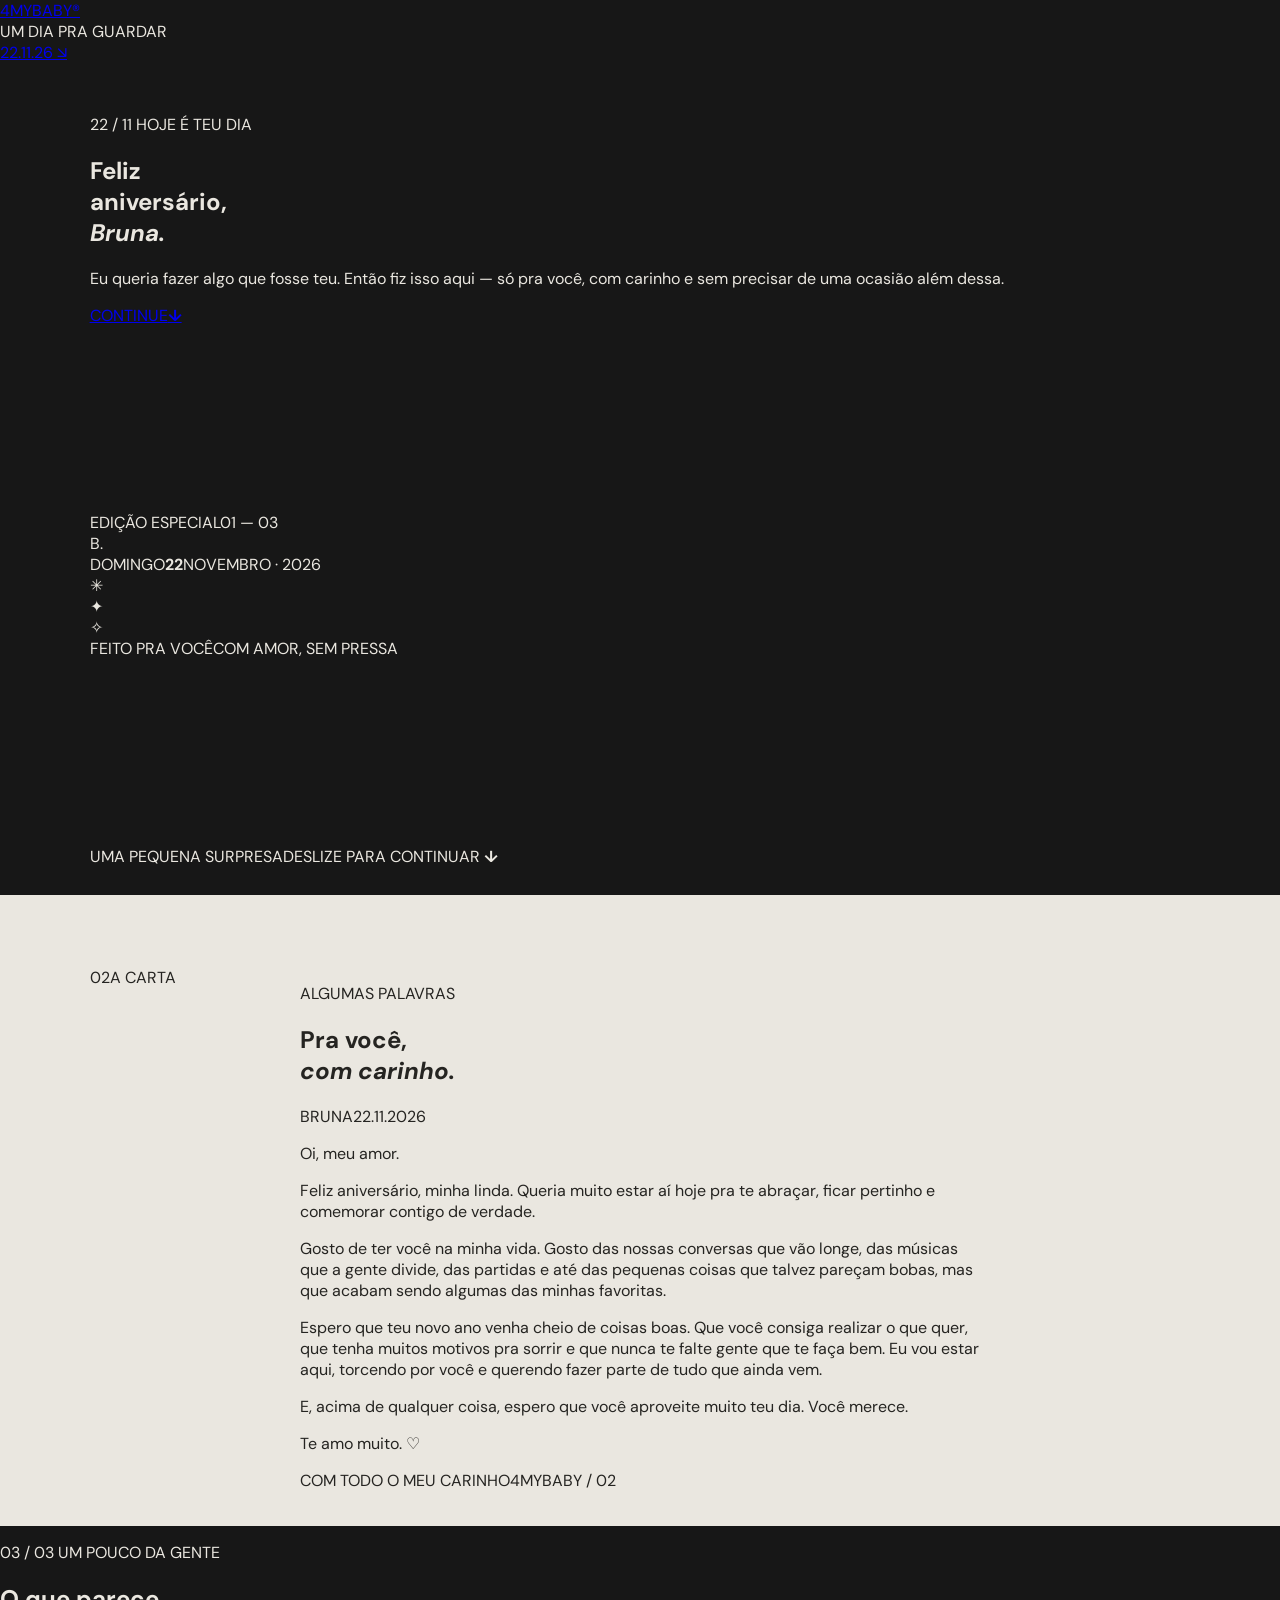
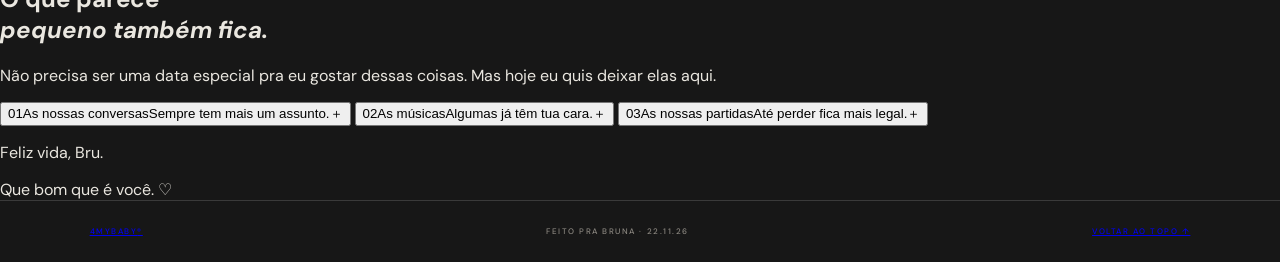
==== commit d7452c8a: "Rebuild 4MyBaby as a polished birthday experience" ====
--- a/4MyBaby/index.html
+++ b/4MyBaby/index.html
@@ -1,6 +1,65 @@
 <!doctype html>
-<html lang="pt-BR"><head><meta charset="utf-8"><meta name="viewport" content="width=device-width,initial-scale=1"><meta name="theme-color" content="#171717"><meta name="description" content="Um presente feito para Bruna."><title>4MyBaby — Bruna</title><link rel="preconnect" href="https://fonts.googleapis.com"><link rel="preconnect" href="https://fonts.gstatic.com" crossorigin><link href="https://fonts.googleapis.com/css2?family=DM+Sans:wght@400;500;600;700&family=Playfair+Display:ital,wght@0,500;0,600;1,500&display=swap" rel="stylesheet"><link rel="stylesheet" href="css/style.css"><script src="js/script.js" defer></script></head>
-<body><header class="header"><a class="brand" href="#inicio">4MYBABY<span>/</span></a><span class="header-label">UMA DATA IMPORTANTE</span></header><main id="inicio">
-<section class="hero"><div class="hero-meta"><span>22 NOVEMBRO 2026</span><span>PARA BRUNA</span></div><div class="hero-main"><div class="hero-title"><p class="kicker">hoje o dia é todo teu</p><h1>Feliz<br>aniversário<span>.</span></h1><p class="name">BRUNA</p></div><div class="hero-side"><div class="date-number">22</div><div class="date-caption">um novo ano<br>começa agora</div><div class="side-rule"></div><p>Fiz uma coisinha pra você. Espero que goste.</p><button id="readButton" type="button">LER O QUE EU ESCREVI <span>↘</span></button></div></div><div class="hero-bottom"><span>UM PRESENTE SIMPLES, MAS TEU.</span><span>01 — 02</span></div></section>
-<section class="letter-section" id="carta"><div class="letter-aside"><span>01 / UMA CARTA</span><span>ABRE COM CALMA</span></div><article class="letter"><p class="greeting">Bru,</p><p>Feliz aniversário, meu amor. Espero que teu dia seja tão bom quanto você merece. Queria poder estar aí agora, te dar um abraço bem apertado e comemorar contigo.</p><p>Eu gosto muito de ter você comigo. Gosto das nossas conversas, das músicas que a gente compartilha, das partidas e até das besteiras que fazem a gente rir. São essas coisas do dia a dia que me fazem perceber o quanto você é importante pra mim.</p><p>Quero que esse novo ciclo te traga muita coisa boa. Que você consiga realizar o que deseja, tenha motivos de sobra pra sorrir e nunca esqueça o quanto é especial. Eu vou continuar aqui, torcendo por você e querendo fazer parte dos teus dias.</p><p>Não precisava de uma data pra eu te dizer isso, mas hoje é uma ótima desculpa: eu te amo muito. Aproveita teu dia, tá?</p><p class="signature">Com amor,<br><em>eu.</em></p></article><div class="letter-end"><span>4MYBABY</span><span>FEITO PRA VOCÊ</span></div></section>
-<section class="last-section"><p class="last-index">02 / SÓ MAIS UMA COISA</p><h2>Gosto de ter<br><em>você por perto.</em></h2><p class="last-copy">E espero que a gente ainda tenha muitos aniversários, histórias e dias comuns pra dividir.</p><button id="extraButton" type="button">MAIS UMA COISA <span>＋</span></button><p class="extra-message" id="extraMessage" hidden>Você é minha pessoa favorita. Feliz aniversário, minha linda. ♡</p></section></main><footer><span>4MYBABY</span><span>BRUNA · 22.11.26</span></footer></body></html>+<html lang="pt-BR">
+<head>
+<meta charset="utf-8"><meta name="viewport" content="width=device-width,initial-scale=1">
+<meta name="theme-color" content="#111014"><meta name="description" content="Um presente para Bruna.">
+<title>4MyBaby — Bruna</title>
+<link rel="preconnect" href="https://fonts.googleapis.com"><link rel="preconnect" href="https://fonts.gstatic.com" crossorigin>
+<link href="https://fonts.googleapis.com/css2?family=DM+Sans:wght@400;500;600;700&family=Manrope:wght@400;500;600;700;800&family=Playfair+Display:ital,wght@0,500;0,600;1,500&display=swap" rel="stylesheet">
+<link rel="stylesheet" href="css/style.css"><script src="js/script.js" defer></script>
+</head>
+<body>
+<div class="ambient ambient-a"></div><div class="ambient ambient-b"></div><div class="noise"></div>
+<header class="nav"><a class="logo" href="#home">4MYBABY<span>®</span></a><div class="nav-center"><span class="nav-dot"></span> UM DIA PRA GUARDAR</div><a class="nav-date" href="#letter">22.11.26 <span>↘</span></a></header>
+<main id="home">
+<section class="hero">
+<div class="hero-copy">
+<p class="eyebrow"><span>22 / 11</span><i></i> HOJE É TEU DIA</p>
+<h1>Feliz<br>aniversário,<br><em>Bruna.</em></h1>
+<p class="hero-text">Eu queria fazer algo que fosse teu. Então fiz isso aqui — só pra você, com carinho e sem precisar de uma ocasião além dessa.</p>
+<a class="hero-link" href="#letter"><span>CONTINUE</span><b>↓</b></a>
+</div>
+<div class="hero-visual">
+<div class="visual-top"><span>EDIÇÃO ESPECIAL</span><span>01 — 03</span></div>
+<div class="visual-stage">
+<div class="halo halo-one"></div><div class="halo halo-two"></div>
+<div class="monogram">B<span>.</span></div>
+<div class="orbit orbit-one"></div><div class="orbit orbit-two"></div>
+<div class="date-lockup"><span>DOMINGO</span><strong>22</strong><span>NOVEMBRO · 2026</span></div>
+<div class="visual-star star-a">✳</div><div class="visual-star star-b">✦</div><div class="visual-star star-c">✧</div>
+</div>
+<div class="visual-bottom"><span>FEITO PRA VOCÊ</span><span>COM AMOR, SEM PRESSA</span></div>
+</div>
+<div class="hero-footer"><span>UMA PEQUENA SURPRESA</span><span>DESLIZE PARA CONTINUAR <b>↓</b></span></div>
+</section>
+<section class="letter-section" id="letter">
+<div class="section-rail"><span>02</span><i></i><span>A CARTA</span></div>
+<div class="letter-wrap">
+<div class="letter-heading"><p class="eyebrow dark">ALGUMAS PALAVRAS</p><h2>Pra você,<br><em>com carinho.</em></h2></div>
+<article class="letter-card">
+<div class="letter-card-head"><span>BRUNA</span><span>22.11.2026</span></div>
+<div class="letter-body">
+<p class="salute">Oi, meu amor.</p>
+<p>Feliz aniversário, minha linda. Queria muito estar aí hoje pra te abraçar, ficar pertinho e comemorar contigo de verdade.</p>
+<p>Gosto de ter você na minha vida. Gosto das nossas conversas que vão longe, das músicas que a gente divide, das partidas e até das pequenas coisas que talvez pareçam bobas, mas que acabam sendo algumas das minhas favoritas.</p>
+<p>Espero que teu novo ano venha cheio de coisas boas. Que você consiga realizar o que quer, que tenha muitos motivos pra sorrir e que nunca te falte gente que te faça bem. Eu vou estar aqui, torcendo por você e querendo fazer parte de tudo que ainda vem.</p>
+<p>E, acima de qualquer coisa, espero que você aproveite muito teu dia. Você merece.</p>
+<p class="signoff">Te amo muito. <span>♡</span></p>
+</div>
+<div class="letter-card-foot"><span>COM TODO O MEU CARINHO</span><span>4MYBABY / 02</span></div>
+</article>
+</div>
+</section>
+<section class="moments">
+<div class="moments-head"><div><p class="eyebrow"><span>03 / 03</span><i></i> UM POUCO DA GENTE</p><h2>O que parece<br><em>pequeno também fica.</em></h2></div><p>Não precisa ser uma data especial pra eu gostar dessas coisas. Mas hoje eu quis deixar elas aqui.</p></div>
+<div class="moments-list">
+<button class="moment" type="button" data-message="Eu gosto quando a gente começa falando de uma coisa e, do nada, já tá em outro assunto completamente diferente. Sempre quero mais um pouquinho de conversa."><span class="moment-no">01</span><span class="moment-name">As nossas conversas</span><span class="moment-detail">Sempre tem mais um assunto.</span><span class="moment-open">＋</span></button>
+<button class="moment" type="button" data-message="Tem música que eu escuto e lembro de você na hora. Acho bonito como algumas coisas acabam ficando com a cara de alguém."><span class="moment-no">02</span><span class="moment-name">As músicas</span><span class="moment-detail">Algumas já têm tua cara.</span><span class="moment-open">＋</span></button>
+<button class="moment" type="button" data-message="E as partidas também, claro. Até quando a gente perde ou fica se provocando, é bom ter você ali."><span class="moment-no">03</span><span class="moment-name">As nossas partidas</span><span class="moment-detail">Até perder fica mais legal.</span><span class="moment-open">＋</span></button>
+</div>
+<div class="moment-reveal" id="momentReveal" hidden><span class="quote-mark">“</span><p id="momentText"></p><button id="closeMoment" type="button" aria-label="Fechar">×</button></div>
+<div class="closing"><p>Feliz vida, Bru.</p><span>Que bom que é você. ♡</span></div>
+</section>
+</main>
+<footer><a class="logo" href="#home">4MYBABY<span>®</span></a><span>FEITO PRA BRUNA · 22.11.26</span><a href="#home">VOLTAR AO TOPO ↑</a></footer>
+</body></html>
--- a/4MyBaby/css/style.css
+++ b/4MyBaby/css/style.css
@@ -1,13 +1 @@
-:root{--paper:#f5f0e8;--ink:#292522;--muted:#81786f;--red:#a64c58;--line:#dcd3c7;--serif:"Playfair Display",Georgia,serif;--sans:"DM Sans",Arial,sans-serif}
-*{box-sizing:border-box}html{scroll-behavior:smooth}body{margin:0;background:var(--paper);color:var(--ink);font-family:var(--sans);-webkit-font-smoothing:antialiased}
-.site-header{height:70px;padding:0 clamp(22px,7vw,100px);display:flex;align-items:center;justify-content:space-between;border-bottom:1px solid var(--line)}.logo{font-weight:700;font-size:18px;letter-spacing:-1.2px;text-decoration:none;color:var(--ink)}.logo span{color:var(--red);padding-left:3px}.header-date,.tiny-label,.page-mark,.letter-top,.letter-bottom,.little-heading,footer{font-size:9px;letter-spacing:.16em;text-transform:uppercase}.header-date{color:var(--muted)}
-.intro{width:min(1050px,calc(100% - 48px));min-height:calc(100svh - 70px);margin:auto;display:grid;grid-template-columns:1.05fr .95fr;align-items:center;gap:50px;position:relative;padding:70px 0 100px}.tiny-label{display:flex;align-items:center;gap:10px;color:var(--red)}.tiny-label span{width:7px;height:7px;border-radius:50%;background:var(--red)}h1{font:500 clamp(56px,7vw,92px)/.99 var(--serif);letter-spacing:-.055em;margin:26px 0 25px}h1 em{color:var(--red);font-weight:500}.intro-text{font-size:14px;line-height:1.9;color:#716960;max-width:390px}.open-letter{margin-top:27px;border:0;border-bottom:1px solid var(--red);padding:0 0 8px;background:none;color:var(--red);font-size:11px;cursor:pointer}.open-letter span{margin-left:18px;transition:transform .2s}.open-letter:hover span{display:inline-block;transform:translateY(4px)}
-.drawing{height:430px;display:flex;align-items:center;justify-content:center;position:relative}.gift{width:220px;height:190px;position:relative;transform:rotate(-5deg);filter:drop-shadow(0 22px 16px #5b3a3019);transition:transform .4s}.gift:hover{transform:rotate(0) translateY(-5px)}.gift-box{position:absolute;left:15px;right:15px;bottom:0;height:135px;background:#b85f68;border-radius:3px 3px 8px 8px;box-shadow:inset -14px 0 #9e4d59}.gift-box i{position:absolute;left:88px;top:0;bottom:0;width:35px;background:#e9c9a5}.gift-box b{position:absolute;left:0;right:0;top:45px;height:27px;background:#e9c9a5}.gift-lid{position:absolute;z-index:3;left:0;right:0;top:34px;height:31px;background:#cb7780;border-radius:4px;box-shadow:inset -12px 0 #b15b67;transform:rotate(-2deg)}.gift-lid i{position:absolute;left:94px;top:-9px;width:30px;height:48px;border:8px solid #e9c9a5;border-radius:50% 50% 0 50%;transform:rotate(20deg)}.gift-ribbon{position:absolute;z-index:4;left:94px;top:20px;width:34px;height:30px;border:8px solid #e9c9a5;border-radius:50%;transform:rotate(-20deg)}.scribble{position:absolute;color:var(--red);font-family:var(--serif)}.scribble-one{top:67px;right:15%;font-size:30px;transform:rotate(12deg)}.scribble-two{bottom:92px;left:12%;font-size:29px;transform:rotate(-15deg)}.drawing-caption{position:absolute;bottom:32px;color:#91877c;font:italic 13px var(--serif)}.page-mark{position:absolute;bottom:34px;left:0;color:#9b9186}.page-mark span{padding:0 7px;color:var(--red)}
-.letter-section{width:min(760px,calc(100% - 48px));margin:0 auto;padding:55px 0 85px;border-top:1px solid var(--line);scroll-margin-top:25px}.letter-top,.letter-bottom{display:flex;justify-content:space-between;color:#93897e;font-size:8px}.letter{max-width:620px;margin:65px auto 55px;font-size:15px;line-height:2.05;color:#514a43}.letter p{margin:0 0 22px}.letter .hello{font:italic 28px var(--serif);color:var(--red);margin-bottom:30px}.letter .signoff{font:italic 19px var(--serif);color:var(--red);margin-top:35px}.signoff span{font-style:normal;margin-left:5px}.letter-bottom{padding-top:20px;border-top:1px solid var(--line);text-transform:none;letter-spacing:.04em;font:italic 14px var(--serif);color:#887d72}
-.little-section{width:min(760px,calc(100% - 48px));margin:0 auto;padding:55px 0 105px;border-top:1px solid var(--line)}.little-heading{display:flex;justify-content:space-between;color:#93897e}.little-heading span:last-child{color:var(--red);font-size:16px}.little-note{margin:55px auto 45px;max-width:570px;padding:28px 35px;border-left:2px solid var(--red);background:#ebe3d8}.little-note p{font:italic clamp(22px,3vw,31px)/1.45 var(--serif);margin:0;color:#49413a}.little-note span{display:block;text-align:right;margin-top:18px;font-size:10px;color:#8a7f74}.surprise-button{display:block;margin:0 auto;border:1px solid #c8bdb0;background:transparent;padding:13px 17px;color:#63584f;font-size:10px;cursor:pointer;transition:.2s}.surprise-button:hover{border-color:var(--red);color:var(--red)}.surprise-button span{margin-left:14px;color:var(--red)}.surprise-message{max-width:420px;margin:25px auto 0;text-align:center;font:italic 17px/1.7 var(--serif);color:var(--red);animation:appear .35s ease both}footer{min-height:65px;padding:15px clamp(22px,7vw,100px);border-top:1px solid var(--line);display:flex;align-items:center;justify-content:space-between;color:#93897e;font-size:8px}footer span:first-child{color:var(--ink);font-weight:700}
-@keyframes appear{from{opacity:0;transform:translateY(8px)}to{opacity:1;transform:none}}
-@media(max-width:700px){.intro{grid-template-columns:1fr;gap:0;padding:55px 0 80px;min-height:auto}.intro-copy{order:0}.drawing{order:1;height:320px}.gift{transform:scale(.85) rotate(-5deg)}.drawing-caption{bottom:13px}.page-mark{bottom:25px}.intro h1{font-size:clamp(58px,13vw,78px)}.letter-section{padding-top:38px}.letter{margin:45px auto;font-size:14px}.little-section{padding-bottom:75px}}
-@media(max-width:420px){.site-header{height:62px;padding:0 20px}.header-date{font-size:8px}.intro,.letter-section,.little-section{width:calc(100% - 40px)}.intro{padding-top:45px}.intro-text{font-size:13px}.drawing{height:285px}.gift{transform:scale(.76) rotate(-5deg)}.letter-top{gap:15px;font-size:7px}.letter{line-height:1.95}.little-note{padding:24px 20px}footer{padding-inline:20px;gap:8px;font-size:7px}}
-@media(prefers-reduced-motion:reduce){html{scroll-behavior:auto}*,*:before,*:after{animation-duration:.01ms!important;transition-duration:.01ms!important}}
-
-.gift-lid{transition:transform .45s cubic-bezier(.2,.8,.2,1)}.gift.opened .gift-lid{transform:translateY(-42px) rotate(-12deg)}.gift-box{transition:filter .3s}.gift.opened .gift-box{filter:brightness(1.08)}
+:root{--bg:#171717;--paper:#eae7e0;--ink:#252421;--muted:#99958d;--accent:#c77d76;--rule:#ffffff27;--serif:"Playfair Display",Georgia,serif;--sans:"DM Sans",Arial,sans-serif}*{box-sizing:border-box}html{scroll-behavior:smooth}body{margin:0;background:var(--bg);color:var(--paper);font-family:var(--sans);-webkit-font-smoothing:antialiased}.header{height:68px;padding:0 clamp(22px,7vw,104px);display:flex;align-items:center;justify-content:space-between;border-bottom:1px solid var(--rule)}.brand{font-size:13px;font-weight:700;letter-spacing:.12em;color:var(--paper);text-decoration:none}.brand span{color:var(--accent);padding-left:4px}.header-label,.hero-meta,.kicker,.hero-bottom,.letter-aside,.letter-end,.last-index,footer{font-size:8px;letter-spacing:.19em;font-weight:500}.header-label{color:#99958d}.hero{min-height:calc(100svh - 68px);padding:35px clamp(22px,7vw,104px) 28px;display:flex;flex-direction:column;justify-content:space-between;max-width:1600px;margin:auto}.hero-meta,.hero-bottom{display:flex;justify-content:space-between;color:#96928b}.hero-main{display:grid;grid-template-columns:1fr 260px;gap:8vw;align-items:center;padding:55px 0 70px}.kicker{color:var(--accent);text-transform:uppercase;margin:0 0 26px}.hero-title h1{font:500 clamp(70px,10vw,142px)/.88 var(--serif);letter-spacing:-.065em;margin:0}.hero-title h1 span{color:var(--accent)}.name{font-size:10px;letter-spacing:.48em;color:#a7a198;margin:35px 0 0 7px}.hero-side{border-left:1px solid var(--rule);padding:5px 0 5px 30px}.date-number{font:500 clamp(75px,10vw,116px)/.9 var(--serif);color:var(--accent);letter-spacing:-.08em}.date-caption{font-size:9px;line-height:1.7;letter-spacing:.16em;text-transform:uppercase;color:#a9a49b;margin:12px 0 23px}.side-rule{width:35px;height:1px;background:var(--accent);margin-bottom:22px}.hero-side>p{font:italic 17px/1.55 var(--serif);color:#c4bfb6;max-width:190px;margin:0 0 28px}.hero-side button,#extraButton{border:0;border-bottom:1px solid var(--accent);background:transparent;padding:0 0 9px;color:var(--paper);font-size:8px;letter-spacing:.15em;cursor:pointer}.hero-side button span,#extraButton span{color:var(--accent);padding-left:12px;font-size:13px}.letter-section{background:var(--paper);color:var(--ink);padding:72px clamp(22px,7vw,104px) 35px;display:grid;grid-template-columns:1fr minmax(0,680px) 1fr;column-gap:30px}.letter-aside{grid-column:1;display:flex;flex-direction:column;gap:12px;color:#8a8379;padding-top:12px}.letter{grid-column:2;max-width:660px;padding:0 0 55px;font-size:14px;line-height:2;color:#514c45}.letter p{margin:0 0 23px}.letter .greeting{font:italic 34px var(--serif);color:#a65f5c;margin:0 0 32px}.signature{font:14px/1.8 var(--sans);margin-top:38px!important}.signature em{font:italic 25px var(--serif);color:#a65f5c}.letter-end{grid-column:1/-1;display:flex;justify-content:space-between;padding:20px 0 0;border-top:1px solid #cfc8bd;color:#8a8379}.last-section{max-width:1200px;margin:auto;padding:110px clamp(22px,7vw,104px) 125px}.last-index{color:var(--accent)}.last-section h2{font:500 clamp(52px,7vw,88px)/1.02 var(--serif);letter-spacing:-.05em;margin:34px 0 20px}.last-section h2 em{color:var(--accent);font-weight:500}.last-copy{max-width:380px;color:#aaa59d;font-size:13px;line-height:1.8;margin-bottom:35px}.extra-message{font:italic 18px/1.6 var(--serif);color:#e3b4a9;margin:25px 0 0;animation:reveal .3s ease both}footer{height:62px;padding:0 clamp(22px,7vw,104px);border-top:1px solid var(--rule);display:flex;align-items:center;justify-content:space-between;color:#8c8881}@keyframes reveal{from{opacity:0;transform:translateY(7px)}to{opacity:1;transform:none}}@media(max-width:720px){.hero{min-height:calc(100svh - 68px);padding-top:25px}.hero-main{grid-template-columns:1fr;gap:45px;padding:75px 0}.hero-title h1{font-size:clamp(68px,14vw,100px)}.hero-side{display:grid;grid-template-columns:auto 1fr;column-gap:20px;border-left:0;border-top:1px solid var(--rule);padding:25px 0 0}.date-number{grid-row:span 2}.date-caption{align-self:end;margin:0 0 8px}.side-rule{display:none}.hero-side>p{font-size:15px;margin:0 0 18px}.hero-side button{grid-column:2;justify-self:start}.letter-section{grid-template-columns:1fr;padding-top:48px}.letter-aside{grid-column:1;flex-direction:row;justify-content:space-between;margin-bottom:45px}.letter{grid-column:1;padding-bottom:35px}.letter-end{grid-column:1}.last-section{padding-top:80px;padding-bottom:90px}}@media(max-width:420px){.header{height:60px;padding-inline:20px}.header-label{font-size:7px}.hero{padding-inline:20px}.hero-meta,.hero-bottom{font-size:7px}.hero-main{padding:65px 0}.hero-title h1{font-size:68px}.hero-side{padding-top:20px}.letter-section{padding-inline:22px}.letter{font-size:13px;line-height:1.95}.letter-aside{font-size:7px}.last-section{padding-inline:22px}.last-section h2{font-size:55px}footer{padding-inline:20px;font-size:7px}}@media(prefers-reduced-motion:reduce){html{scroll-behavior:auto}*,*:before,*:after{animation-duration:.01ms!important;transition-duration:.01ms!important}}
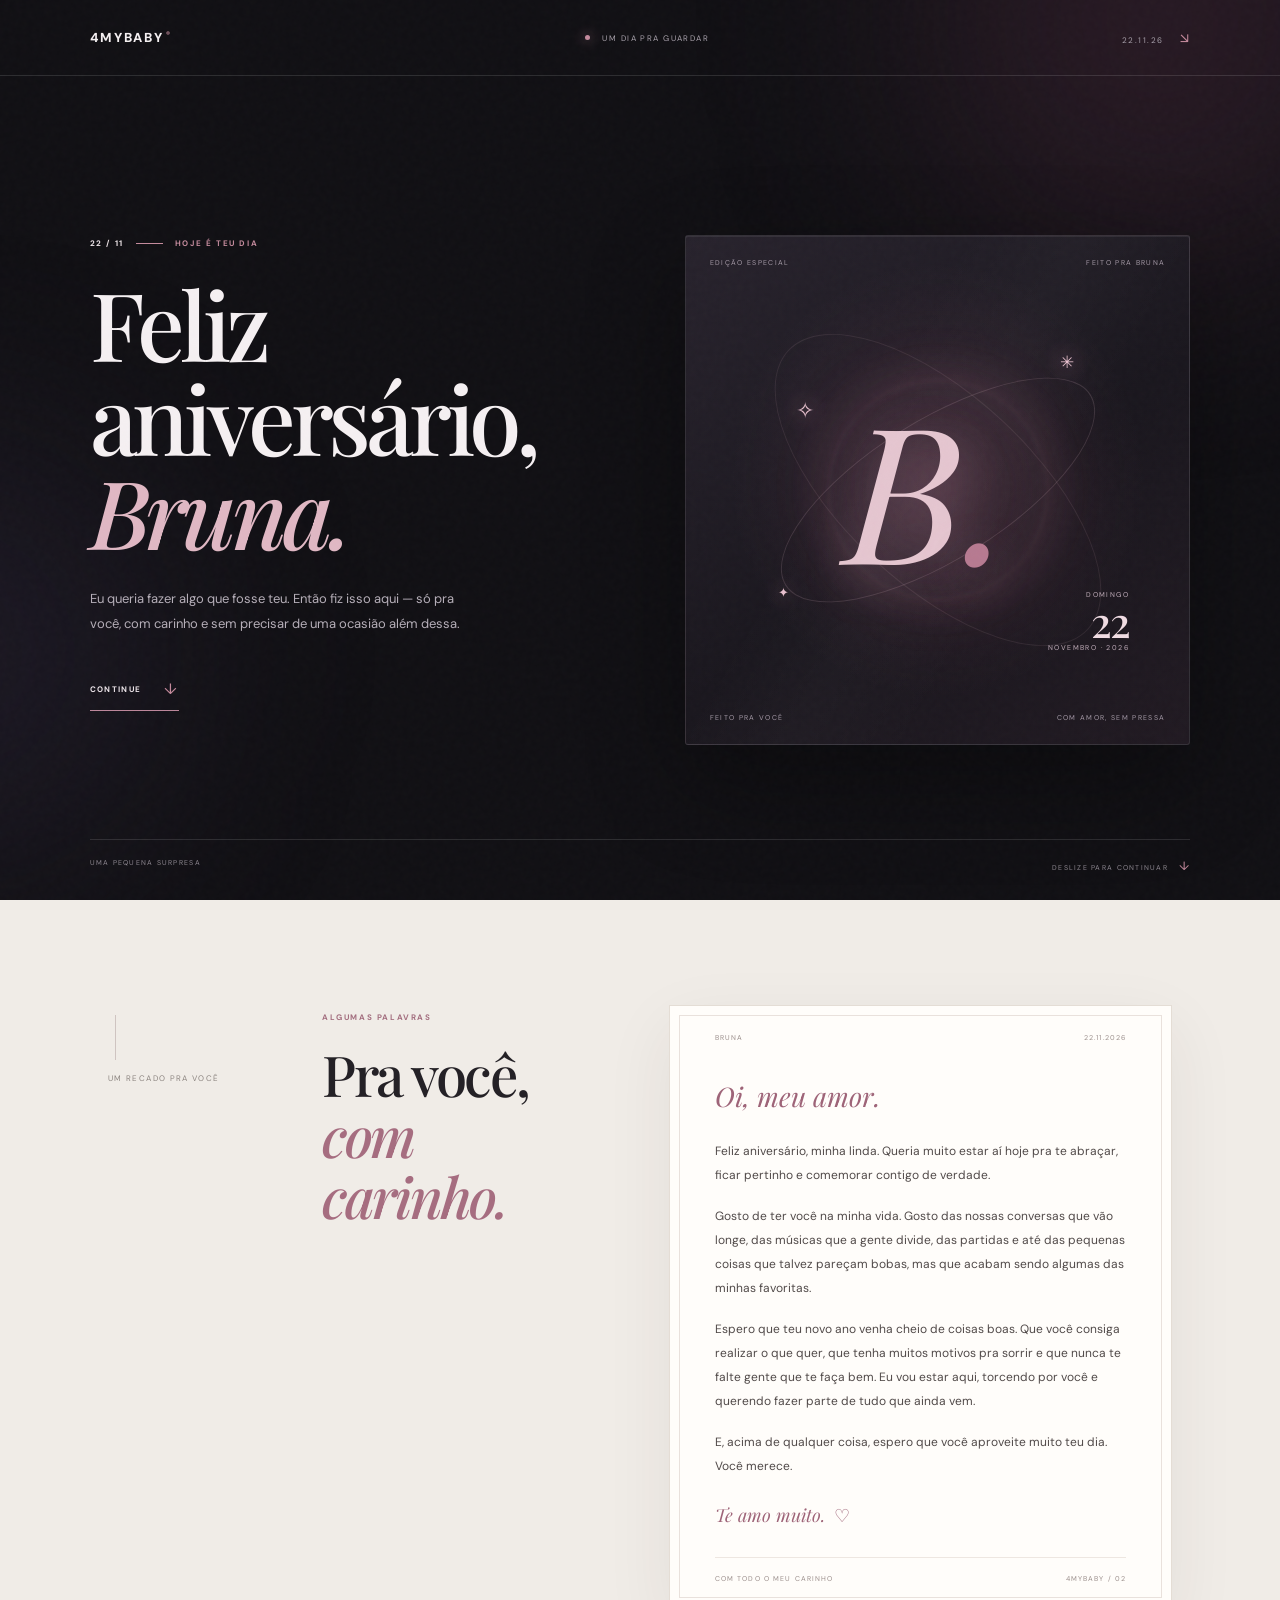
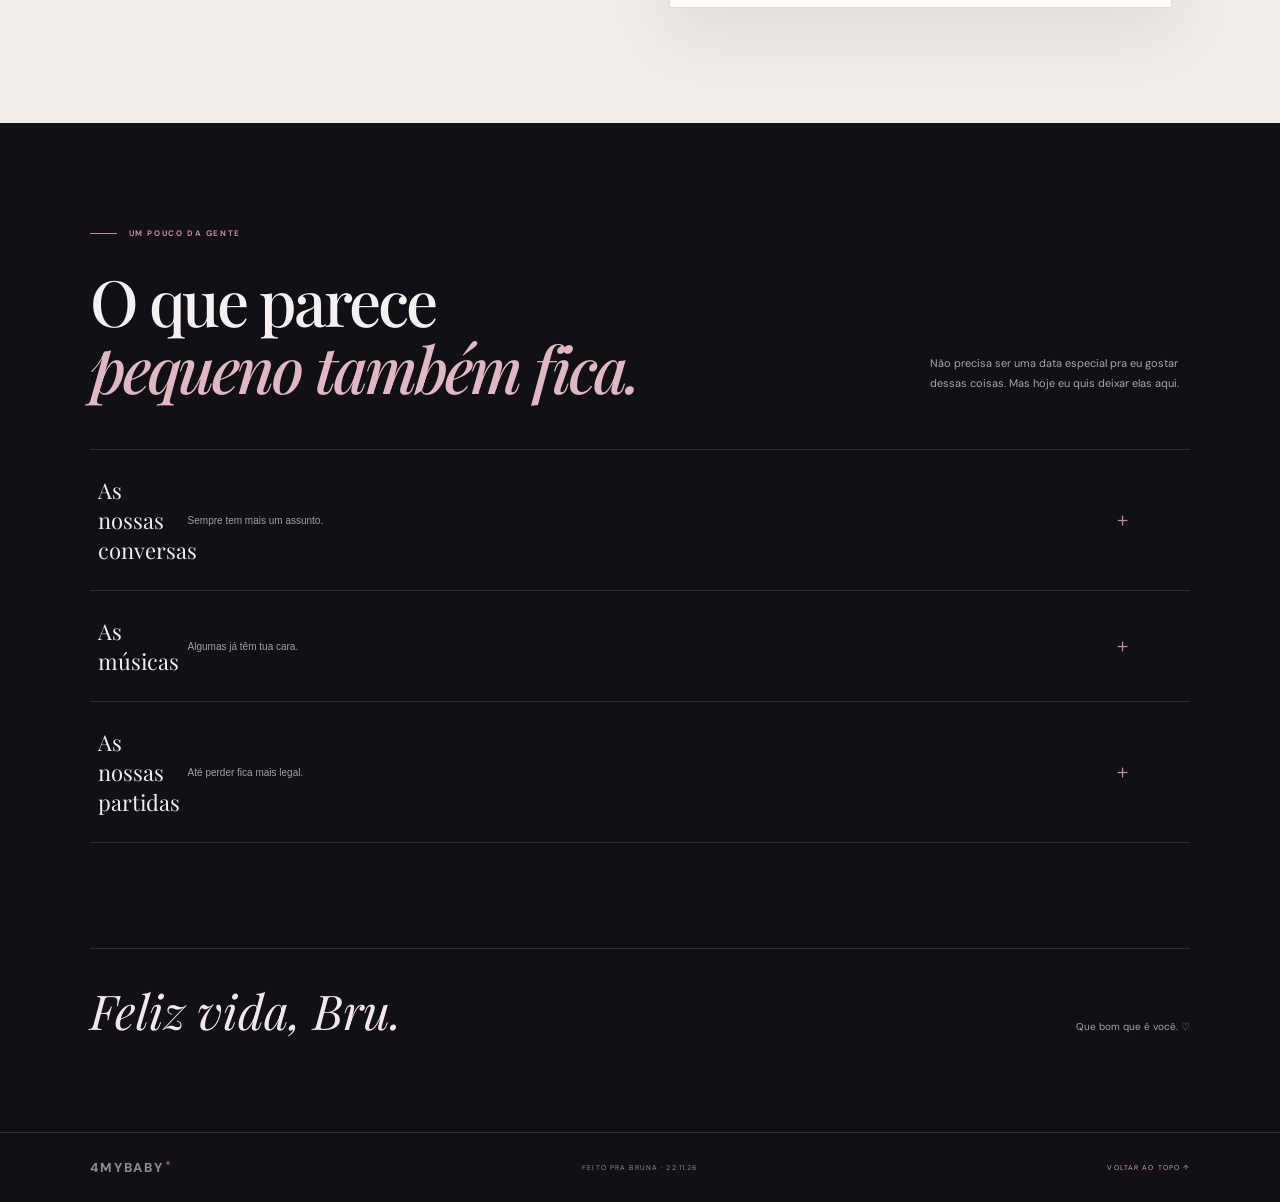
==== commit 71830306: "Refine birthday page copy and remove section numbering" ====
--- a/4MyBaby/index.html
+++ b/4MyBaby/index.html
@@ -20,7 +20,7 @@
 <a class="hero-link" href="#letter"><span>CONTINUE</span><b>↓</b></a>
 </div>
 <div class="hero-visual">
-<div class="visual-top"><span>EDIÇÃO ESPECIAL</span><span>01 — 03</span></div>
+<div class="visual-top"><span>EDIÇÃO ESPECIAL</span><span>FEITO PRA BRUNA</span></div>
 <div class="visual-stage">
 <div class="halo halo-one"></div><div class="halo halo-two"></div>
 <div class="monogram">B<span>.</span></div>
@@ -33,7 +33,7 @@
 <div class="hero-footer"><span>UMA PEQUENA SURPRESA</span><span>DESLIZE PARA CONTINUAR <b>↓</b></span></div>
 </section>
 <section class="letter-section" id="letter">
-<div class="section-rail"><span>02</span><i></i><span>A CARTA</span></div>
+<div class="section-rail"><i></i><span>UM RECADO PRA VOCÊ</span></div>
 <div class="letter-wrap">
 <div class="letter-heading"><p class="eyebrow dark">ALGUMAS PALAVRAS</p><h2>Pra você,<br><em>com carinho.</em></h2></div>
 <article class="letter-card">
@@ -51,11 +51,11 @@
 </div>
 </section>
 <section class="moments">
-<div class="moments-head"><div><p class="eyebrow"><span>03 / 03</span><i></i> UM POUCO DA GENTE</p><h2>O que parece<br><em>pequeno também fica.</em></h2></div><p>Não precisa ser uma data especial pra eu gostar dessas coisas. Mas hoje eu quis deixar elas aqui.</p></div>
+<div class="moments-head"><div><p class="eyebrow"><i></i> UM POUCO DA GENTE</p><h2>O que parece<br><em>pequeno também fica.</em></h2></div><p>Não precisa ser uma data especial pra eu gostar dessas coisas. Mas hoje eu quis deixar elas aqui.</p></div>
 <div class="moments-list">
-<button class="moment" type="button" data-message="Eu gosto quando a gente começa falando de uma coisa e, do nada, já tá em outro assunto completamente diferente. Sempre quero mais um pouquinho de conversa."><span class="moment-no">01</span><span class="moment-name">As nossas conversas</span><span class="moment-detail">Sempre tem mais um assunto.</span><span class="moment-open">＋</span></button>
-<button class="moment" type="button" data-message="Tem música que eu escuto e lembro de você na hora. Acho bonito como algumas coisas acabam ficando com a cara de alguém."><span class="moment-no">02</span><span class="moment-name">As músicas</span><span class="moment-detail">Algumas já têm tua cara.</span><span class="moment-open">＋</span></button>
-<button class="moment" type="button" data-message="E as partidas também, claro. Até quando a gente perde ou fica se provocando, é bom ter você ali."><span class="moment-no">03</span><span class="moment-name">As nossas partidas</span><span class="moment-detail">Até perder fica mais legal.</span><span class="moment-open">＋</span></button>
+<button class="moment" type="button" data-message="Eu gosto quando a gente começa falando de uma coisa e acaba em cinco assuntos diferentes. Às vezes nem vejo a hora passar — e sempre fico com vontade de continuar."><span class="moment-name">As nossas conversas</span><span class="moment-detail">Sempre tem mais um assunto.</span><span class="moment-open">＋</span></button>
+<button class="moment" type="button" data-message="Quando alguma música me lembra você, dá vontade de te mandar na hora. Acho que já tem várias que viraram nossas, mesmo sem a gente combinar."><span class="moment-name">As músicas</span><span class="moment-detail">Algumas já têm tua cara.</span><span class="moment-open">＋</span></button>
+<button class="moment" type="button" data-message="Gosto de jogar contigo, até quando a gente perde ou fica se zoando. No fim, o melhor é ter você ali comigo."><span class="moment-name">As nossas partidas</span><span class="moment-detail">Até perder fica mais legal.</span><span class="moment-open">＋</span></button>
 </div>
 <div class="moment-reveal" id="momentReveal" hidden><span class="quote-mark">“</span><p id="momentText"></p><button id="closeMoment" type="button" aria-label="Fechar">×</button></div>
 <div class="closing"><p>Feliz vida, Bru.</p><span>Que bom que é você. ♡</span></div>
--- a/4MyBaby/css/style.css
+++ b/4MyBaby/css/style.css
@@ -1 +1,11 @@
-:root{--bg:#171717;--paper:#eae7e0;--ink:#252421;--muted:#99958d;--accent:#c77d76;--rule:#ffffff27;--serif:"Playfair Display",Georgia,serif;--sans:"DM Sans",Arial,sans-serif}*{box-sizing:border-box}html{scroll-behavior:smooth}body{margin:0;background:var(--bg);color:var(--paper);font-family:var(--sans);-webkit-font-smoothing:antialiased}.header{height:68px;padding:0 clamp(22px,7vw,104px);display:flex;align-items:center;justify-content:space-between;border-bottom:1px solid var(--rule)}.brand{font-size:13px;font-weight:700;letter-spacing:.12em;color:var(--paper);text-decoration:none}.brand span{color:var(--accent);padding-left:4px}.header-label,.hero-meta,.kicker,.hero-bottom,.letter-aside,.letter-end,.last-index,footer{font-size:8px;letter-spacing:.19em;font-weight:500}.header-label{color:#99958d}.hero{min-height:calc(100svh - 68px);padding:35px clamp(22px,7vw,104px) 28px;display:flex;flex-direction:column;justify-content:space-between;max-width:1600px;margin:auto}.hero-meta,.hero-bottom{display:flex;justify-content:space-between;color:#96928b}.hero-main{display:grid;grid-template-columns:1fr 260px;gap:8vw;align-items:center;padding:55px 0 70px}.kicker{color:var(--accent);text-transform:uppercase;margin:0 0 26px}.hero-title h1{font:500 clamp(70px,10vw,142px)/.88 var(--serif);letter-spacing:-.065em;margin:0}.hero-title h1 span{color:var(--accent)}.name{font-size:10px;letter-spacing:.48em;color:#a7a198;margin:35px 0 0 7px}.hero-side{border-left:1px solid var(--rule);padding:5px 0 5px 30px}.date-number{font:500 clamp(75px,10vw,116px)/.9 var(--serif);color:var(--accent);letter-spacing:-.08em}.date-caption{font-size:9px;line-height:1.7;letter-spacing:.16em;text-transform:uppercase;color:#a9a49b;margin:12px 0 23px}.side-rule{width:35px;height:1px;background:var(--accent);margin-bottom:22px}.hero-side>p{font:italic 17px/1.55 var(--serif);color:#c4bfb6;max-width:190px;margin:0 0 28px}.hero-side button,#extraButton{border:0;border-bottom:1px solid var(--accent);background:transparent;padding:0 0 9px;color:var(--paper);font-size:8px;letter-spacing:.15em;cursor:pointer}.hero-side button span,#extraButton span{color:var(--accent);padding-left:12px;font-size:13px}.letter-section{background:var(--paper);color:var(--ink);padding:72px clamp(22px,7vw,104px) 35px;display:grid;grid-template-columns:1fr minmax(0,680px) 1fr;column-gap:30px}.letter-aside{grid-column:1;display:flex;flex-direction:column;gap:12px;color:#8a8379;padding-top:12px}.letter{grid-column:2;max-width:660px;padding:0 0 55px;font-size:14px;line-height:2;color:#514c45}.letter p{margin:0 0 23px}.letter .greeting{font:italic 34px var(--serif);color:#a65f5c;margin:0 0 32px}.signature{font:14px/1.8 var(--sans);margin-top:38px!important}.signature em{font:italic 25px var(--serif);color:#a65f5c}.letter-end{grid-column:1/-1;display:flex;justify-content:space-between;padding:20px 0 0;border-top:1px solid #cfc8bd;color:#8a8379}.last-section{max-width:1200px;margin:auto;padding:110px clamp(22px,7vw,104px) 125px}.last-index{color:var(--accent)}.last-section h2{font:500 clamp(52px,7vw,88px)/1.02 var(--serif);letter-spacing:-.05em;margin:34px 0 20px}.last-section h2 em{color:var(--accent);font-weight:500}.last-copy{max-width:380px;color:#aaa59d;font-size:13px;line-height:1.8;margin-bottom:35px}.extra-message{font:italic 18px/1.6 var(--serif);color:#e3b4a9;margin:25px 0 0;animation:reveal .3s ease both}footer{height:62px;padding:0 clamp(22px,7vw,104px);border-top:1px solid var(--rule);display:flex;align-items:center;justify-content:space-between;color:#8c8881}@keyframes reveal{from{opacity:0;transform:translateY(7px)}to{opacity:1;transform:none}}@media(max-width:720px){.hero{min-height:calc(100svh - 68px);padding-top:25px}.hero-main{grid-template-columns:1fr;gap:45px;padding:75px 0}.hero-title h1{font-size:clamp(68px,14vw,100px)}.hero-side{display:grid;grid-template-columns:auto 1fr;column-gap:20px;border-left:0;border-top:1px solid var(--rule);padding:25px 0 0}.date-number{grid-row:span 2}.date-caption{align-self:end;margin:0 0 8px}.side-rule{display:none}.hero-side>p{font-size:15px;margin:0 0 18px}.hero-side button{grid-column:2;justify-self:start}.letter-section{grid-template-columns:1fr;padding-top:48px}.letter-aside{grid-column:1;flex-direction:row;justify-content:space-between;margin-bottom:45px}.letter{grid-column:1;padding-bottom:35px}.letter-end{grid-column:1}.last-section{padding-top:80px;padding-bottom:90px}}@media(max-width:420px){.header{height:60px;padding-inline:20px}.header-label{font-size:7px}.hero{padding-inline:20px}.hero-meta,.hero-bottom{font-size:7px}.hero-main{padding:65px 0}.hero-title h1{font-size:68px}.hero-side{padding-top:20px}.letter-section{padding-inline:22px}.letter{font-size:13px;line-height:1.95}.letter-aside{font-size:7px}.last-section{padding-inline:22px}.last-section h2{font-size:55px}footer{padding-inline:20px;font-size:7px}}@media(prefers-reduced-motion:reduce){html{scroll-behavior:auto}*,*:before,*:after{animation-duration:.01ms!important;transition-duration:.01ms!important}}+:root{--bg:#111014;--surface:#1b191e;--paper:#f0ece7;--ink:#242126;--muted:#aaa4ad;--line:rgba(255,255,255,.12);--rose:#c58b9d;--rose2:#e0b8c4;--serif:"Playfair Display",Georgia,serif;--sans:"Manrope","DM Sans",Arial,sans-serif}
+*{box-sizing:border-box}html{scroll-behavior:smooth}body{margin:0;background:var(--bg);color:#f5f0f2;font-family:var(--sans);overflow-x:hidden;-webkit-font-smoothing:antialiased}.ambient{position:fixed;pointer-events:none;border-radius:50%;filter:blur(110px);z-index:-1}.ambient-a{width:480px;height:480px;top:-220px;right:-120px;background:#6b3b5540}.ambient-b{width:420px;height:420px;bottom:4%;left:-260px;background:#51406b30}.noise{position:fixed;inset:0;pointer-events:none;z-index:5;opacity:.035;background-image:url("data:image/svg+xml,%3Csvg viewBox='0 0 180 180' xmlns='http://www.w3.org/2000/svg'%3E%3Cfilter id='n'%3E%3CfeTurbulence type='fractalNoise' baseFrequency='.85' numOctaves='3' stitchTiles='stitch'/%3E%3C/filter%3E%3Crect width='100%25' height='100%25' filter='url(%23n)' opacity='.6'/%3E%3C/svg%3E")}
+a{color:inherit;text-decoration:none}.nav{height:76px;padding:0 clamp(24px,7vw,112px);display:flex;align-items:center;justify-content:space-between;border-bottom:1px solid var(--line);position:relative;z-index:2}.logo{font-size:13px;font-weight:800;letter-spacing:.13em}.logo span{font-size:8px;color:var(--rose);vertical-align:top;margin-left:3px}.nav-center,.nav-date{font-size:8px;letter-spacing:.18em;color:#a9a2ac}.nav-dot{display:inline-block;width:5px;height:5px;background:var(--rose);border-radius:50%;margin:0 9px 1px 0;box-shadow:0 0 12px var(--rose)}.nav-date span{color:var(--rose);margin-left:13px;font-size:14px}
+.hero{min-height:calc(100svh - 76px);max-width:1600px;margin:auto;padding:clamp(36px,5vw,72px) clamp(24px,7vw,112px) 26px;display:grid;grid-template-columns:1fr 1fr;grid-template-rows:1fr auto;column-gap:7vw;position:relative}.hero-copy{align-self:center;padding:25px 0 55px}.eyebrow{display:flex;align-items:center;gap:12px;font-size:8px;font-weight:700;letter-spacing:.2em;color:var(--rose);margin:0 0 29px}.eyebrow span{color:#f2e8ec}.eyebrow i{height:1px;width:27px;background:var(--rose);display:block}.hero h1{font:500 clamp(62px,7.4vw,108px)/.99 var(--serif);letter-spacing:-.055em;margin:0}.hero h1 em{font-weight:500;color:var(--rose2)}.hero-text{max-width:390px;margin:29px 0 0;color:#b6afb9;font-size:13px;line-height:1.9}.hero-link{display:inline-flex;align-items:center;gap:23px;margin-top:42px;padding-bottom:11px;border-bottom:1px solid #bd879b;color:#eee6eb;font-size:8px;font-weight:700;letter-spacing:.17em}.hero-link b{font-size:15px;color:var(--rose);font-weight:400;transition:transform .2s}.hero-link:hover b{transform:translateY(4px)}
+.hero-visual{align-self:center;min-height:510px;border:1px solid #ffffff1b;border-radius:3px;background:linear-gradient(145deg,#28232d 0%,#1a171e 55%,#211a22 100%);box-shadow:0 35px 100px #0005,inset 0 1px #ffffff12;position:relative;overflow:hidden;display:flex;flex-direction:column;justify-content:space-between;padding:22px 24px}.hero-visual:before{content:"";position:absolute;inset:0;background:radial-gradient(ellipse at 50% 48%,#a45e7930,transparent 58%),linear-gradient(120deg,transparent 35%,#ffffff05 50%,transparent 65%);pointer-events:none}.visual-top,.visual-bottom{display:flex;justify-content:space-between;color:#a59aa7;font-size:7px;letter-spacing:.19em;position:relative;z-index:2}.visual-stage{flex:1;position:relative;display:grid;place-items:center;min-height:390px}.halo{position:absolute;border-radius:50%;filter:blur(2px)}.halo-one{width:310px;height:310px;background:radial-gradient(circle,#b2768c25,transparent 68%)}.halo-two{width:220px;height:220px;border:1px solid #e4b8c52b;box-shadow:0 0 65px #d78ca51c,inset 0 0 45px #d78ca512}.monogram{font:italic 190px/.9 var(--serif);color:#e5c6d0;text-shadow:0 12px 50px #e8a8c34d;transform:translate(-10px,-3px);position:relative;z-index:1}.monogram span{color:#b77a91}.orbit{position:absolute;border:1px solid #e5bdcb29;border-radius:50%;width:360px;height:140px;transform:rotate(-32deg)}.orbit-two{width:410px;height:190px;transform:rotate(43deg);border-color:#e5bdcb19}.date-lockup{position:absolute;right:8%;bottom:13%;display:flex;flex-direction:column;align-items:flex-end;color:#c2aebb;font-size:7px;letter-spacing:.2em;line-height:1.8}.date-lockup strong{font:500 42px/.95 var(--serif);color:#f0dce3;letter-spacing:-.05em}.visual-star{position:absolute;color:#e8c1cf;text-shadow:0 0 20px #e8a8c3}.star-a{top:19%;right:20%;font-size:17px}.star-b{bottom:25%;left:15%;font-size:13px}.star-c{top:29%;left:19%;font-size:22px}.hero-footer{grid-column:1/-1;display:flex;justify-content:space-between;border-top:1px solid var(--line);padding-top:18px;color:#8d8790;font-size:7px;letter-spacing:.18em}.hero-footer b{font-size:12px;color:var(--rose);margin-left:8px;font-weight:400}
+.letter-section{background:var(--paper);color:var(--ink);padding:105px clamp(24px,7vw,112px) 115px;display:grid;grid-template-columns:150px minmax(0,850px);justify-content:center;gap:5vw}.section-rail{display:flex;flex-direction:column;align-items:flex-start;gap:13px;color:#8c8580;font-size:8px;letter-spacing:.17em;padding-top:10px}.section-rail span:first-child{font:italic 30px var(--serif);color:#a96f80}.section-rail i{height:45px;width:1px;background:#cfc4c1;margin-left:7px}.letter-wrap{display:grid;grid-template-columns:.72fr 1.28fr;gap:5vw;align-items:start}.eyebrow.dark{color:#a36e7f;margin:7px 0 22px}.letter-heading h2{font:500 clamp(42px,4.4vw,62px)/1.08 var(--serif);letter-spacing:-.04em;margin:0}.letter-heading h2 em{color:#a66d80;font-weight:500}.letter-card{background:#fffdfa;border:1px solid #e4ddd5;box-shadow:0 22px 65px #33252a12;padding:27px clamp(25px,3.5vw,46px) 24px;position:relative}.letter-card:before{content:"";position:absolute;inset:9px;border:1px solid #e9e1dc;pointer-events:none}.letter-card-head,.letter-card-foot{display:flex;justify-content:space-between;position:relative;color:#9a8e8b;font-size:7px;letter-spacing:.16em}.letter-body{position:relative;padding:36px 0 30px;color:#514a49;font-size:12px;line-height:2}.letter-body p{margin:0 0 17px}.letter-body .salute{font:italic 27px var(--serif);color:#9e6478;margin-bottom:25px}.letter-body .signoff{font:italic 18px var(--serif);color:#9e6478;margin:25px 0 0}.signoff span{font-style:normal;margin-left:4px}.letter-card-foot{padding-top:16px;border-top:1px solid #eee7e1}
+.moments{max-width:1400px;margin:auto;padding:105px clamp(24px,7vw,112px) 90px}.moments-head{display:flex;justify-content:space-between;align-items:flex-end;gap:40px;margin-bottom:48px}.moments-head h2{font:500 clamp(42px,5vw,68px)/1.05 var(--serif);letter-spacing:-.045em;margin:0}.moments-head h2 em{color:var(--rose2);font-weight:500}.moments-head>p{max-width:260px;color:#aaa3ad;font-size:11px;line-height:1.9;margin:0 0 7px}.moments-list{border-top:1px solid var(--line)}.moment{width:100%;display:grid;grid-template-columns:70px 1fr 1fr 30px;align-items:center;gap:20px;text-align:left;padding:25px 8px;border:0;border-bottom:1px solid var(--line);background:transparent;color:#f1eaf0;cursor:pointer;transition:background .25s,padding .25s}.moment:hover,.moment[aria-expanded="true"]{background:#ffffff08;padding-left:18px;padding-right:18px}.moment-no{font-size:9px;color:var(--rose);letter-spacing:.14em}.moment-name{font:22px var(--serif)}.moment-detail{font-size:10px;color:#a49ca6}.moment-open{font-size:19px;color:var(--rose);text-align:right;font-weight:300}.moment-reveal{position:relative;margin-top:18px;padding:24px 55px 24px 27px;border:1px solid #ffffff20;background:linear-gradient(110deg,#2a222c,#1d1a20);display:flex;align-items:center;gap:18px;animation:rise .3s ease both}.moment-reveal[hidden]{display:none}.quote-mark{font:50px/.7 var(--serif);color:var(--rose)}.moment-reveal p{font:italic 17px/1.6 var(--serif);color:#e3d5dd;margin:0}.moment-reveal button{position:absolute;right:16px;top:12px;background:none;border:0;color:#b9aab4;font-size:22px;cursor:pointer}.closing{margin-top:105px;padding-top:29px;border-top:1px solid var(--line);display:flex;align-items:baseline;justify-content:space-between}.closing p{font:italic clamp(30px,4vw,48px) var(--serif);margin:0;color:#f1e7ed}.closing span{font-size:10px;color:#aaa0aa}footer{height:70px;padding:0 clamp(24px,7vw,112px);border-top:1px solid var(--line);display:flex;justify-content:space-between;align-items:center;color:#8f8992;font-size:7px;letter-spacing:.16em}footer>a:last-child{color:#c3a0ae}
+@keyframes rise{from{opacity:0;transform:translateY(8px)}to{opacity:1;transform:none}}
+@media(max-width:900px){.hero{column-gap:4vw}.hero-visual{min-height:450px}.visual-stage{min-height:330px}.monogram{font-size:160px}.orbit{width:300px}.orbit-two{width:340px}.letter-section{grid-template-columns:65px 1fr;gap:4vw}.letter-wrap{grid-template-columns:1fr;gap:32px}.letter-heading h2 br{display:none}.letter-heading h2{font-size:48px}.moments-head{align-items:flex-start;flex-direction:column;gap:20px}.moments-head>p{max-width:430px}}
+@media(max-width:650px){.nav{height:64px;padding-inline:21px}.nav-center{display:none}.hero{min-height:auto;padding:45px 21px 24px;grid-template-columns:1fr;grid-template-rows:auto auto auto;gap:38px}.hero-copy{padding:25px 0 0}.hero h1{font-size:clamp(62px,13vw,88px)}.hero-text{font-size:12px;max-width:340px}.hero-visual{min-height:390px}.visual-stage{min-height:285px}.monogram{font-size:145px}.halo-one{width:250px;height:250px}.halo-two{width:180px;height:180px}.orbit{width:280px;height:110px}.orbit-two{width:310px;height:140px}.date-lockup{right:4%;bottom:8%}.hero-footer{gap:15px;font-size:6px}.letter-section{padding:70px 22px 75px;grid-template-columns:1fr;gap:28px}.section-rail{flex-direction:row;align-items:center}.section-rail i{width:32px;height:1px;margin:0}.letter-wrap{gap:26px}.letter-heading h2{font-size:45px}.letter-card{padding:24px 24px 20px}.letter-body{font-size:12px;line-height:1.9;padding:30px 0 25px}.moments{padding:75px 22px 70px}.moments-head h2{font-size:48px}.moment{grid-template-columns:38px 1fr 25px;gap:12px;padding:21px 3px}.moment-detail{grid-column:2;grid-row:2;margin-top:-8px}.moment-open{grid-column:3;grid-row:1/3}.moment-name{font-size:20px}.moment-reveal{padding:22px 42px 22px 18px;gap:12px}.moment-reveal p{font-size:15px}.closing{margin-top:75px;display:block}.closing span{display:block;margin-top:10px}footer{padding-inline:21px;font-size:6px}footer .logo{font-size:10px}}
+@media(prefers-reduced-motion:reduce){html{scroll-behavior:auto}*,*:before,*:after{animation-duration:.01ms!important;transition-duration:.01ms!important}}
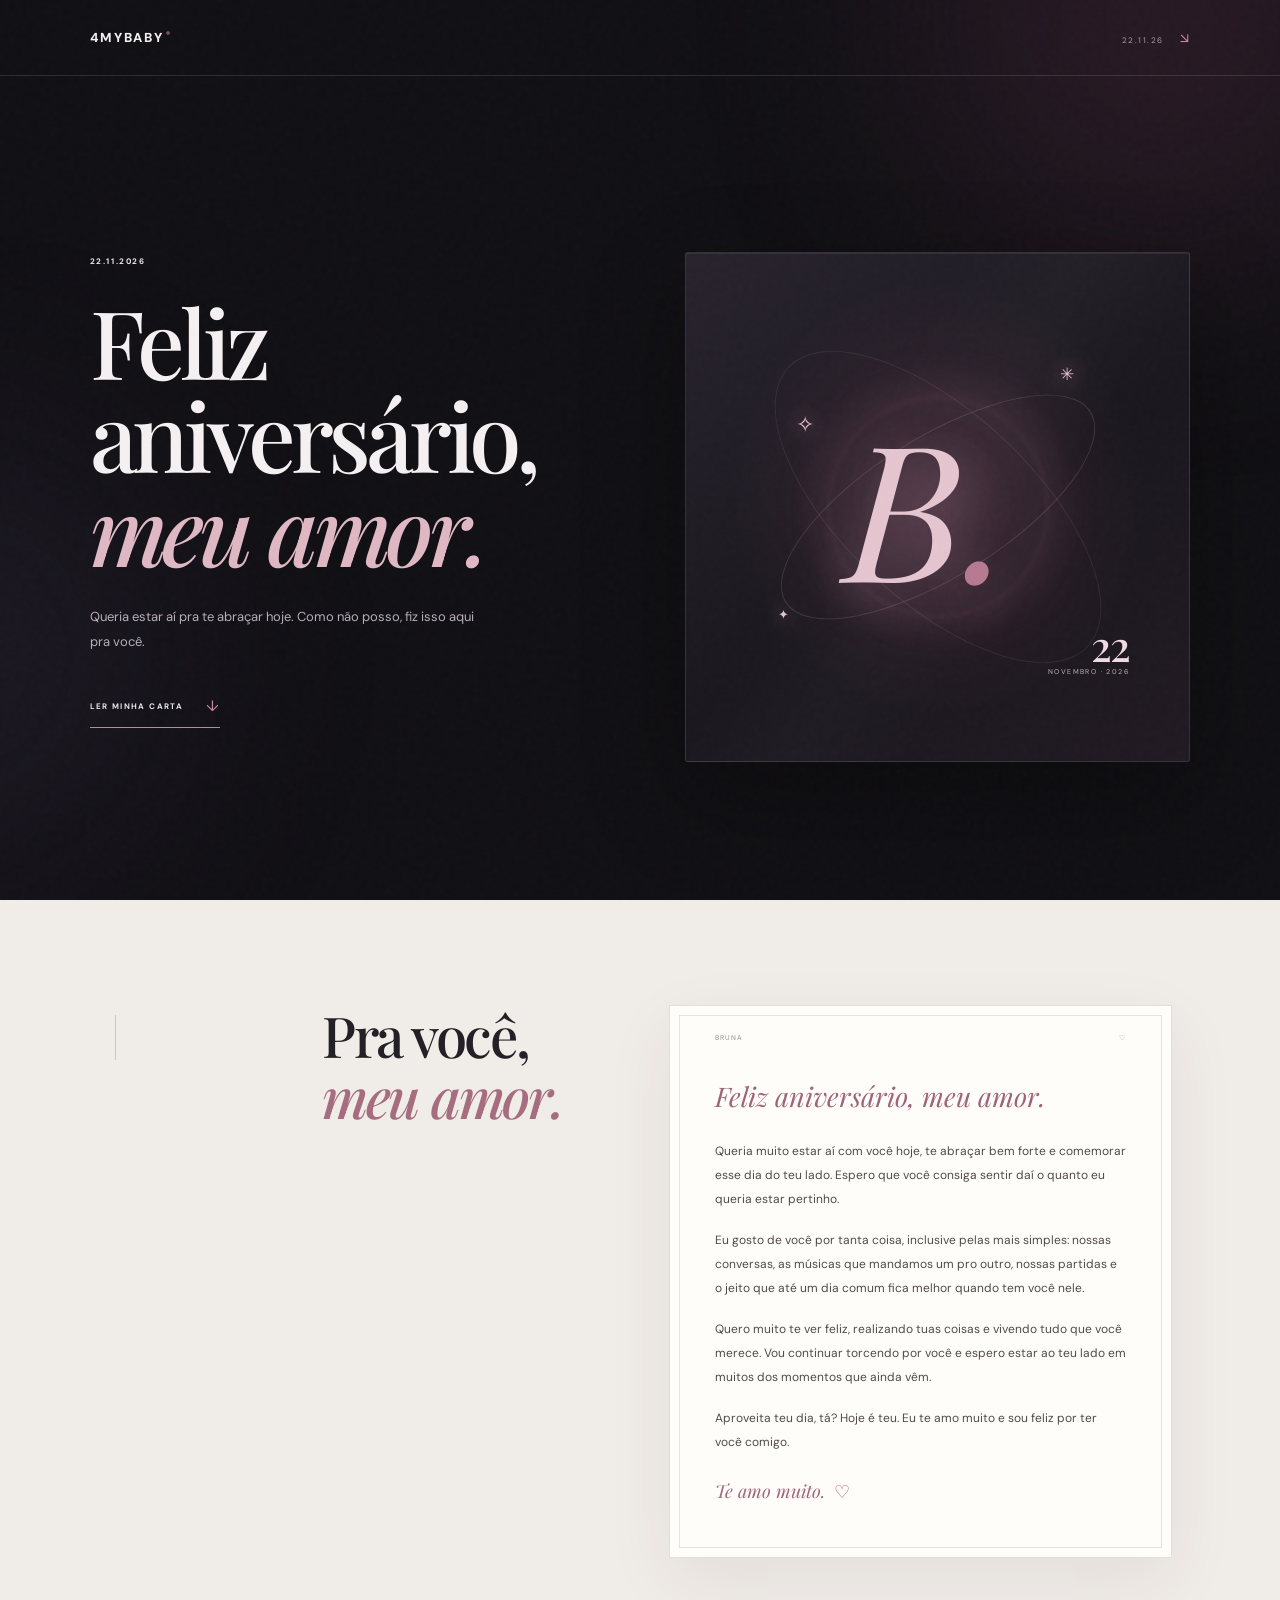
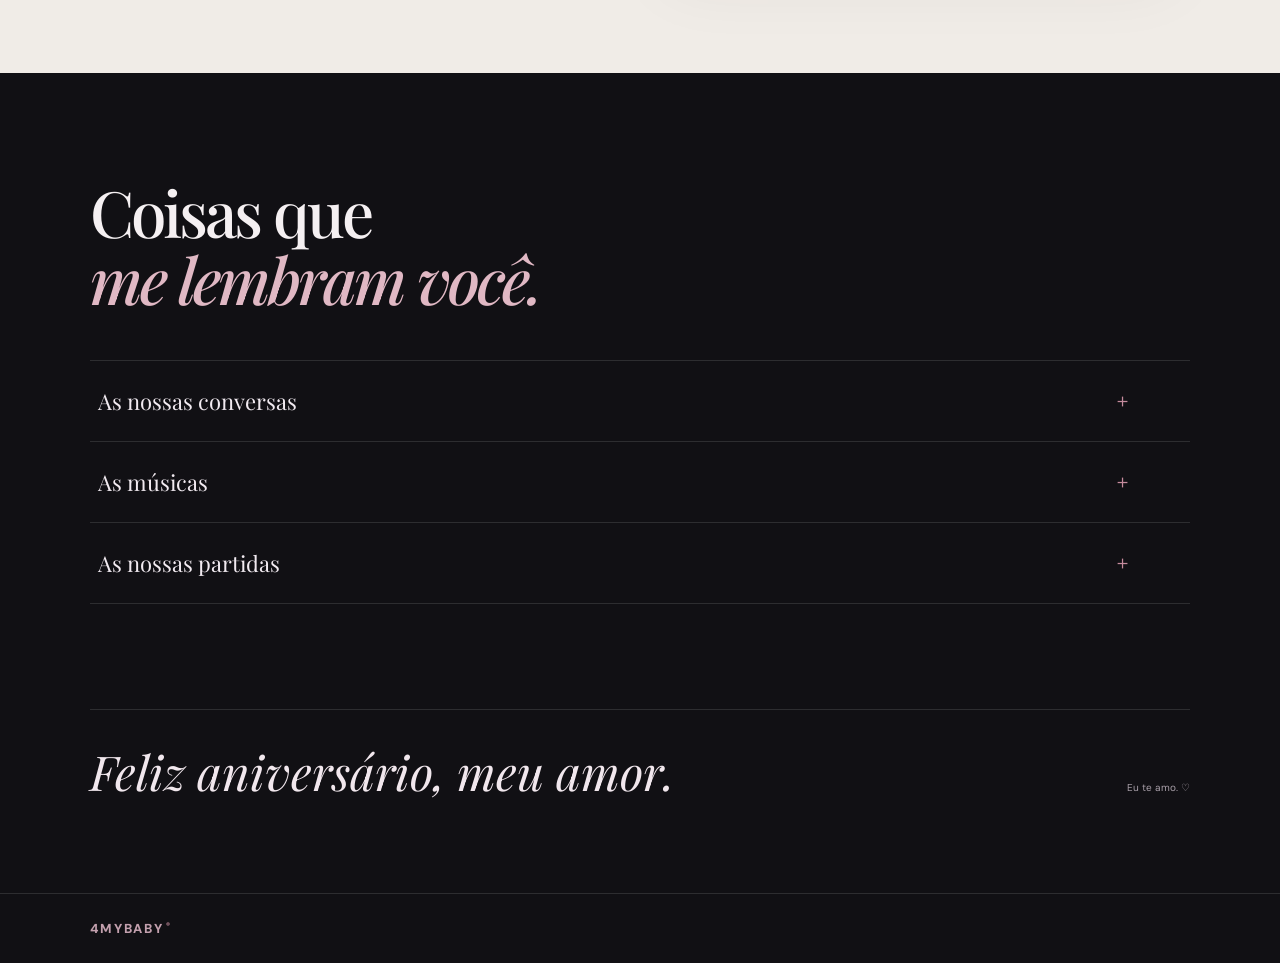
==== commit e53abe02: "Make birthday message more intimate and remove filler copy" ====
--- a/4MyBaby/index.html
+++ b/4MyBaby/index.html
@@ -10,56 +10,56 @@
 </head>
 <body>
 <div class="ambient ambient-a"></div><div class="ambient ambient-b"></div><div class="noise"></div>
-<header class="nav"><a class="logo" href="#home">4MYBABY<span>®</span></a><div class="nav-center"><span class="nav-dot"></span> UM DIA PRA GUARDAR</div><a class="nav-date" href="#letter">22.11.26 <span>↘</span></a></header>
+<header class="nav"><a class="logo" href="#home">4MYBABY<span>®</span></a><a class="nav-date" href="#letter">22.11.26 <span>↘</span></a></header>
 <main id="home">
 <section class="hero">
 <div class="hero-copy">
-<p class="eyebrow"><span>22 / 11</span><i></i> HOJE É TEU DIA</p>
-<h1>Feliz<br>aniversário,<br><em>Bruna.</em></h1>
-<p class="hero-text">Eu queria fazer algo que fosse teu. Então fiz isso aqui — só pra você, com carinho e sem precisar de uma ocasião além dessa.</p>
-<a class="hero-link" href="#letter"><span>CONTINUE</span><b>↓</b></a>
+<p class="eyebrow"><span>22.11.2026</span></p>
+<h1>Feliz<br>aniversário,<br><em>meu amor.</em></h1>
+<p class="hero-text">Queria estar aí pra te abraçar hoje. Como não posso, fiz isso aqui pra você.</p>
+<a class="hero-link" href="#letter"><span>LER MINHA CARTA</span><b>↓</b></a>
 </div>
 <div class="hero-visual">
-<div class="visual-top"><span>EDIÇÃO ESPECIAL</span><span>FEITO PRA BRUNA</span></div>
+
 <div class="visual-stage">
 <div class="halo halo-one"></div><div class="halo halo-two"></div>
 <div class="monogram">B<span>.</span></div>
 <div class="orbit orbit-one"></div><div class="orbit orbit-two"></div>
-<div class="date-lockup"><span>DOMINGO</span><strong>22</strong><span>NOVEMBRO · 2026</span></div>
+<div class="date-lockup"><strong>22</strong><span>NOVEMBRO · 2026</span></div>
 <div class="visual-star star-a">✳</div><div class="visual-star star-b">✦</div><div class="visual-star star-c">✧</div>
 </div>
-<div class="visual-bottom"><span>FEITO PRA VOCÊ</span><span>COM AMOR, SEM PRESSA</span></div>
+
 </div>
-<div class="hero-footer"><span>UMA PEQUENA SURPRESA</span><span>DESLIZE PARA CONTINUAR <b>↓</b></span></div>
+
 </section>
 <section class="letter-section" id="letter">
-<div class="section-rail"><i></i><span>UM RECADO PRA VOCÊ</span></div>
+<div class="section-rail"><i></i></div>
 <div class="letter-wrap">
-<div class="letter-heading"><p class="eyebrow dark">ALGUMAS PALAVRAS</p><h2>Pra você,<br><em>com carinho.</em></h2></div>
+<div class="letter-heading"><h2>Pra você,<br><em>meu amor.</em></h2></div>
 <article class="letter-card">
-<div class="letter-card-head"><span>BRUNA</span><span>22.11.2026</span></div>
+<div class="letter-card-head"><span>BRUNA</span><span>♡</span></div>
 <div class="letter-body">
-<p class="salute">Oi, meu amor.</p>
-<p>Feliz aniversário, minha linda. Queria muito estar aí hoje pra te abraçar, ficar pertinho e comemorar contigo de verdade.</p>
-<p>Gosto de ter você na minha vida. Gosto das nossas conversas que vão longe, das músicas que a gente divide, das partidas e até das pequenas coisas que talvez pareçam bobas, mas que acabam sendo algumas das minhas favoritas.</p>
-<p>Espero que teu novo ano venha cheio de coisas boas. Que você consiga realizar o que quer, que tenha muitos motivos pra sorrir e que nunca te falte gente que te faça bem. Eu vou estar aqui, torcendo por você e querendo fazer parte de tudo que ainda vem.</p>
-<p>E, acima de qualquer coisa, espero que você aproveite muito teu dia. Você merece.</p>
+<p class="salute">Feliz aniversário, meu amor.</p>
+<p>Queria muito estar aí com você hoje, te abraçar bem forte e comemorar esse dia do teu lado. Espero que você consiga sentir daí o quanto eu queria estar pertinho.</p>
+<p>Eu gosto de você por tanta coisa, inclusive pelas mais simples: nossas conversas, as músicas que mandamos um pro outro, nossas partidas e o jeito que até um dia comum fica melhor quando tem você nele.</p>
+<p>Quero muito te ver feliz, realizando tuas coisas e vivendo tudo que você merece. Vou continuar torcendo por você e espero estar ao teu lado em muitos dos momentos que ainda vêm.</p>
+<p>Aproveita teu dia, tá? Hoje é teu. Eu te amo muito e sou feliz por ter você comigo.</p>
 <p class="signoff">Te amo muito. <span>♡</span></p>
 </div>
-<div class="letter-card-foot"><span>COM TODO O MEU CARINHO</span><span>4MYBABY / 02</span></div>
+
 </article>
 </div>
 </section>
 <section class="moments">
-<div class="moments-head"><div><p class="eyebrow"><i></i> UM POUCO DA GENTE</p><h2>O que parece<br><em>pequeno também fica.</em></h2></div><p>Não precisa ser uma data especial pra eu gostar dessas coisas. Mas hoje eu quis deixar elas aqui.</p></div>
+<div class="moments-head"><div><h2>Coisas que<br><em>me lembram você.</em></h2></div></div>
 <div class="moments-list">
-<button class="moment" type="button" data-message="Eu gosto quando a gente começa falando de uma coisa e acaba em cinco assuntos diferentes. Às vezes nem vejo a hora passar — e sempre fico com vontade de continuar."><span class="moment-name">As nossas conversas</span><span class="moment-detail">Sempre tem mais um assunto.</span><span class="moment-open">＋</span></button>
-<button class="moment" type="button" data-message="Quando alguma música me lembra você, dá vontade de te mandar na hora. Acho que já tem várias que viraram nossas, mesmo sem a gente combinar."><span class="moment-name">As músicas</span><span class="moment-detail">Algumas já têm tua cara.</span><span class="moment-open">＋</span></button>
-<button class="moment" type="button" data-message="Gosto de jogar contigo, até quando a gente perde ou fica se zoando. No fim, o melhor é ter você ali comigo."><span class="moment-name">As nossas partidas</span><span class="moment-detail">Até perder fica mais legal.</span><span class="moment-open">＋</span></button>
+<button class="moment" type="button" data-message="Eu gosto de conversar com você sobre qualquer coisa. Até quando o assunto acaba, eu arrumo outro só pra continuar ali contigo."><span class="moment-name">As nossas conversas</span><span class="moment-open">＋</span></button>
+<button class="moment" type="button" data-message="Toda vez que encontro uma música que tem a tua cara, minha vontade é te mandar. Gosto de dividir essas coisas com você."><span class="moment-name">As músicas</span><span class="moment-open">＋</span></button>
+<button class="moment" type="button" data-message="Gosto das nossas partidas, das provocações e até de perder contigo. É mais divertido porque é você."><span class="moment-name">As nossas partidas</span><span class="moment-open">＋</span></button>
 </div>
 <div class="moment-reveal" id="momentReveal" hidden><span class="quote-mark">“</span><p id="momentText"></p><button id="closeMoment" type="button" aria-label="Fechar">×</button></div>
-<div class="closing"><p>Feliz vida, Bru.</p><span>Que bom que é você. ♡</span></div>
+<div class="closing"><p>Feliz aniversário, meu amor.</p><span>Eu te amo. ♡</span></div>
 </section>
 </main>
-<footer><a class="logo" href="#home">4MYBABY<span>®</span></a><span>FEITO PRA BRUNA · 22.11.26</span><a href="#home">VOLTAR AO TOPO ↑</a></footer>
+<footer><a class="logo" href="#home">4MYBABY<span>®</span></a></footer>
 </body></html>
--- a/4MyBaby/css/style.css
+++ b/4MyBaby/css/style.css
@@ -4,8 +4,8 @@
 .hero{min-height:calc(100svh - 76px);max-width:1600px;margin:auto;padding:clamp(36px,5vw,72px) clamp(24px,7vw,112px) 26px;display:grid;grid-template-columns:1fr 1fr;grid-template-rows:1fr auto;column-gap:7vw;position:relative}.hero-copy{align-self:center;padding:25px 0 55px}.eyebrow{display:flex;align-items:center;gap:12px;font-size:8px;font-weight:700;letter-spacing:.2em;color:var(--rose);margin:0 0 29px}.eyebrow span{color:#f2e8ec}.eyebrow i{height:1px;width:27px;background:var(--rose);display:block}.hero h1{font:500 clamp(62px,7.4vw,108px)/.99 var(--serif);letter-spacing:-.055em;margin:0}.hero h1 em{font-weight:500;color:var(--rose2)}.hero-text{max-width:390px;margin:29px 0 0;color:#b6afb9;font-size:13px;line-height:1.9}.hero-link{display:inline-flex;align-items:center;gap:23px;margin-top:42px;padding-bottom:11px;border-bottom:1px solid #bd879b;color:#eee6eb;font-size:8px;font-weight:700;letter-spacing:.17em}.hero-link b{font-size:15px;color:var(--rose);font-weight:400;transition:transform .2s}.hero-link:hover b{transform:translateY(4px)}
 .hero-visual{align-self:center;min-height:510px;border:1px solid #ffffff1b;border-radius:3px;background:linear-gradient(145deg,#28232d 0%,#1a171e 55%,#211a22 100%);box-shadow:0 35px 100px #0005,inset 0 1px #ffffff12;position:relative;overflow:hidden;display:flex;flex-direction:column;justify-content:space-between;padding:22px 24px}.hero-visual:before{content:"";position:absolute;inset:0;background:radial-gradient(ellipse at 50% 48%,#a45e7930,transparent 58%),linear-gradient(120deg,transparent 35%,#ffffff05 50%,transparent 65%);pointer-events:none}.visual-top,.visual-bottom{display:flex;justify-content:space-between;color:#a59aa7;font-size:7px;letter-spacing:.19em;position:relative;z-index:2}.visual-stage{flex:1;position:relative;display:grid;place-items:center;min-height:390px}.halo{position:absolute;border-radius:50%;filter:blur(2px)}.halo-one{width:310px;height:310px;background:radial-gradient(circle,#b2768c25,transparent 68%)}.halo-two{width:220px;height:220px;border:1px solid #e4b8c52b;box-shadow:0 0 65px #d78ca51c,inset 0 0 45px #d78ca512}.monogram{font:italic 190px/.9 var(--serif);color:#e5c6d0;text-shadow:0 12px 50px #e8a8c34d;transform:translate(-10px,-3px);position:relative;z-index:1}.monogram span{color:#b77a91}.orbit{position:absolute;border:1px solid #e5bdcb29;border-radius:50%;width:360px;height:140px;transform:rotate(-32deg)}.orbit-two{width:410px;height:190px;transform:rotate(43deg);border-color:#e5bdcb19}.date-lockup{position:absolute;right:8%;bottom:13%;display:flex;flex-direction:column;align-items:flex-end;color:#c2aebb;font-size:7px;letter-spacing:.2em;line-height:1.8}.date-lockup strong{font:500 42px/.95 var(--serif);color:#f0dce3;letter-spacing:-.05em}.visual-star{position:absolute;color:#e8c1cf;text-shadow:0 0 20px #e8a8c3}.star-a{top:19%;right:20%;font-size:17px}.star-b{bottom:25%;left:15%;font-size:13px}.star-c{top:29%;left:19%;font-size:22px}.hero-footer{grid-column:1/-1;display:flex;justify-content:space-between;border-top:1px solid var(--line);padding-top:18px;color:#8d8790;font-size:7px;letter-spacing:.18em}.hero-footer b{font-size:12px;color:var(--rose);margin-left:8px;font-weight:400}
 .letter-section{background:var(--paper);color:var(--ink);padding:105px clamp(24px,7vw,112px) 115px;display:grid;grid-template-columns:150px minmax(0,850px);justify-content:center;gap:5vw}.section-rail{display:flex;flex-direction:column;align-items:flex-start;gap:13px;color:#8c8580;font-size:8px;letter-spacing:.17em;padding-top:10px}.section-rail span:first-child{font:italic 30px var(--serif);color:#a96f80}.section-rail i{height:45px;width:1px;background:#cfc4c1;margin-left:7px}.letter-wrap{display:grid;grid-template-columns:.72fr 1.28fr;gap:5vw;align-items:start}.eyebrow.dark{color:#a36e7f;margin:7px 0 22px}.letter-heading h2{font:500 clamp(42px,4.4vw,62px)/1.08 var(--serif);letter-spacing:-.04em;margin:0}.letter-heading h2 em{color:#a66d80;font-weight:500}.letter-card{background:#fffdfa;border:1px solid #e4ddd5;box-shadow:0 22px 65px #33252a12;padding:27px clamp(25px,3.5vw,46px) 24px;position:relative}.letter-card:before{content:"";position:absolute;inset:9px;border:1px solid #e9e1dc;pointer-events:none}.letter-card-head,.letter-card-foot{display:flex;justify-content:space-between;position:relative;color:#9a8e8b;font-size:7px;letter-spacing:.16em}.letter-body{position:relative;padding:36px 0 30px;color:#514a49;font-size:12px;line-height:2}.letter-body p{margin:0 0 17px}.letter-body .salute{font:italic 27px var(--serif);color:#9e6478;margin-bottom:25px}.letter-body .signoff{font:italic 18px var(--serif);color:#9e6478;margin:25px 0 0}.signoff span{font-style:normal;margin-left:4px}.letter-card-foot{padding-top:16px;border-top:1px solid #eee7e1}
-.moments{max-width:1400px;margin:auto;padding:105px clamp(24px,7vw,112px) 90px}.moments-head{display:flex;justify-content:space-between;align-items:flex-end;gap:40px;margin-bottom:48px}.moments-head h2{font:500 clamp(42px,5vw,68px)/1.05 var(--serif);letter-spacing:-.045em;margin:0}.moments-head h2 em{color:var(--rose2);font-weight:500}.moments-head>p{max-width:260px;color:#aaa3ad;font-size:11px;line-height:1.9;margin:0 0 7px}.moments-list{border-top:1px solid var(--line)}.moment{width:100%;display:grid;grid-template-columns:70px 1fr 1fr 30px;align-items:center;gap:20px;text-align:left;padding:25px 8px;border:0;border-bottom:1px solid var(--line);background:transparent;color:#f1eaf0;cursor:pointer;transition:background .25s,padding .25s}.moment:hover,.moment[aria-expanded="true"]{background:#ffffff08;padding-left:18px;padding-right:18px}.moment-no{font-size:9px;color:var(--rose);letter-spacing:.14em}.moment-name{font:22px var(--serif)}.moment-detail{font-size:10px;color:#a49ca6}.moment-open{font-size:19px;color:var(--rose);text-align:right;font-weight:300}.moment-reveal{position:relative;margin-top:18px;padding:24px 55px 24px 27px;border:1px solid #ffffff20;background:linear-gradient(110deg,#2a222c,#1d1a20);display:flex;align-items:center;gap:18px;animation:rise .3s ease both}.moment-reveal[hidden]{display:none}.quote-mark{font:50px/.7 var(--serif);color:var(--rose)}.moment-reveal p{font:italic 17px/1.6 var(--serif);color:#e3d5dd;margin:0}.moment-reveal button{position:absolute;right:16px;top:12px;background:none;border:0;color:#b9aab4;font-size:22px;cursor:pointer}.closing{margin-top:105px;padding-top:29px;border-top:1px solid var(--line);display:flex;align-items:baseline;justify-content:space-between}.closing p{font:italic clamp(30px,4vw,48px) var(--serif);margin:0;color:#f1e7ed}.closing span{font-size:10px;color:#aaa0aa}footer{height:70px;padding:0 clamp(24px,7vw,112px);border-top:1px solid var(--line);display:flex;justify-content:space-between;align-items:center;color:#8f8992;font-size:7px;letter-spacing:.16em}footer>a:last-child{color:#c3a0ae}
+.moments{max-width:1400px;margin:auto;padding:105px clamp(24px,7vw,112px) 90px}.moments-head{display:flex;justify-content:space-between;align-items:flex-end;gap:40px;margin-bottom:48px}.moments-head h2{font:500 clamp(42px,5vw,68px)/1.05 var(--serif);letter-spacing:-.045em;margin:0}.moments-head h2 em{color:var(--rose2);font-weight:500}.moments-head>p{max-width:260px;color:#aaa3ad;font-size:11px;line-height:1.9;margin:0 0 7px}.moments-list{border-top:1px solid var(--line)}.moment{width:100%;display:grid;grid-template-columns:1fr 1fr 30px;align-items:center;gap:20px;text-align:left;padding:25px 8px;border:0;border-bottom:1px solid var(--line);background:transparent;color:#f1eaf0;cursor:pointer;transition:background .25s,padding .25s}.moment:hover,.moment[aria-expanded="true"]{background:#ffffff08;padding-left:18px;padding-right:18px}.moment-name{font:22px var(--serif)}.moment-detail{font-size:10px;color:#a49ca6}.moment-open{font-size:19px;color:var(--rose);text-align:right;font-weight:300}.moment-reveal{position:relative;margin-top:18px;padding:24px 55px 24px 27px;border:1px solid #ffffff20;background:linear-gradient(110deg,#2a222c,#1d1a20);display:flex;align-items:center;gap:18px;animation:rise .3s ease both}.moment-reveal[hidden]{display:none}.quote-mark{font:50px/.7 var(--serif);color:var(--rose)}.moment-reveal p{font:italic 17px/1.6 var(--serif);color:#e3d5dd;margin:0}.moment-reveal button{position:absolute;right:16px;top:12px;background:none;border:0;color:#b9aab4;font-size:22px;cursor:pointer}.closing{margin-top:105px;padding-top:29px;border-top:1px solid var(--line);display:flex;align-items:baseline;justify-content:space-between}.closing p{font:italic clamp(30px,4vw,48px) var(--serif);margin:0;color:#f1e7ed}.closing span{font-size:10px;color:#aaa0aa}footer{height:70px;padding:0 clamp(24px,7vw,112px);border-top:1px solid var(--line);display:flex;justify-content:space-between;align-items:center;color:#8f8992;font-size:7px;letter-spacing:.16em}footer>a:last-child{color:#c3a0ae}
 @keyframes rise{from{opacity:0;transform:translateY(8px)}to{opacity:1;transform:none}}
 @media(max-width:900px){.hero{column-gap:4vw}.hero-visual{min-height:450px}.visual-stage{min-height:330px}.monogram{font-size:160px}.orbit{width:300px}.orbit-two{width:340px}.letter-section{grid-template-columns:65px 1fr;gap:4vw}.letter-wrap{grid-template-columns:1fr;gap:32px}.letter-heading h2 br{display:none}.letter-heading h2{font-size:48px}.moments-head{align-items:flex-start;flex-direction:column;gap:20px}.moments-head>p{max-width:430px}}
-@media(max-width:650px){.nav{height:64px;padding-inline:21px}.nav-center{display:none}.hero{min-height:auto;padding:45px 21px 24px;grid-template-columns:1fr;grid-template-rows:auto auto auto;gap:38px}.hero-copy{padding:25px 0 0}.hero h1{font-size:clamp(62px,13vw,88px)}.hero-text{font-size:12px;max-width:340px}.hero-visual{min-height:390px}.visual-stage{min-height:285px}.monogram{font-size:145px}.halo-one{width:250px;height:250px}.halo-two{width:180px;height:180px}.orbit{width:280px;height:110px}.orbit-two{width:310px;height:140px}.date-lockup{right:4%;bottom:8%}.hero-footer{gap:15px;font-size:6px}.letter-section{padding:70px 22px 75px;grid-template-columns:1fr;gap:28px}.section-rail{flex-direction:row;align-items:center}.section-rail i{width:32px;height:1px;margin:0}.letter-wrap{gap:26px}.letter-heading h2{font-size:45px}.letter-card{padding:24px 24px 20px}.letter-body{font-size:12px;line-height:1.9;padding:30px 0 25px}.moments{padding:75px 22px 70px}.moments-head h2{font-size:48px}.moment{grid-template-columns:38px 1fr 25px;gap:12px;padding:21px 3px}.moment-detail{grid-column:2;grid-row:2;margin-top:-8px}.moment-open{grid-column:3;grid-row:1/3}.moment-name{font-size:20px}.moment-reveal{padding:22px 42px 22px 18px;gap:12px}.moment-reveal p{font-size:15px}.closing{margin-top:75px;display:block}.closing span{display:block;margin-top:10px}footer{padding-inline:21px;font-size:6px}footer .logo{font-size:10px}}
+@media(max-width:650px){.nav{height:64px;padding-inline:21px}.nav-center{display:none}.hero{min-height:auto;padding:45px 21px 24px;grid-template-columns:1fr;grid-template-rows:auto auto auto;gap:38px}.hero-copy{padding:25px 0 0}.hero h1{font-size:clamp(62px,13vw,88px)}.hero-text{font-size:12px;max-width:340px}.hero-visual{min-height:390px}.visual-stage{min-height:285px}.monogram{font-size:145px}.halo-one{width:250px;height:250px}.halo-two{width:180px;height:180px}.orbit{width:280px;height:110px}.orbit-two{width:310px;height:140px}.date-lockup{right:4%;bottom:8%}.hero-footer{gap:15px;font-size:6px}.letter-section{padding:70px 22px 75px;grid-template-columns:1fr;gap:28px}.section-rail{flex-direction:row;align-items:center}.section-rail i{width:32px;height:1px;margin:0}.letter-wrap{gap:26px}.letter-heading h2{font-size:45px}.letter-card{padding:24px 24px 20px}.letter-body{font-size:12px;line-height:1.9;padding:30px 0 25px}.moments{padding:75px 22px 70px}.moments-head h2{font-size:48px}.moment{grid-template-columns:1fr 25px;gap:12px;padding:21px 3px}.moment-detail{grid-column:1;grid-row:2;margin-top:-8px}.moment-open{grid-column:2;grid-row:1/3}.moment-name{font-size:20px}.moment-reveal{padding:22px 42px 22px 18px;gap:12px}.moment-reveal p{font-size:15px}.closing{margin-top:75px;display:block}.closing span{display:block;margin-top:10px}footer{padding-inline:21px;font-size:6px}footer .logo{font-size:10px}}
 @media(prefers-reduced-motion:reduce){html{scroll-behavior:auto}*,*:before,*:after{animation-duration:.01ms!important;transition-duration:.01ms!important}}
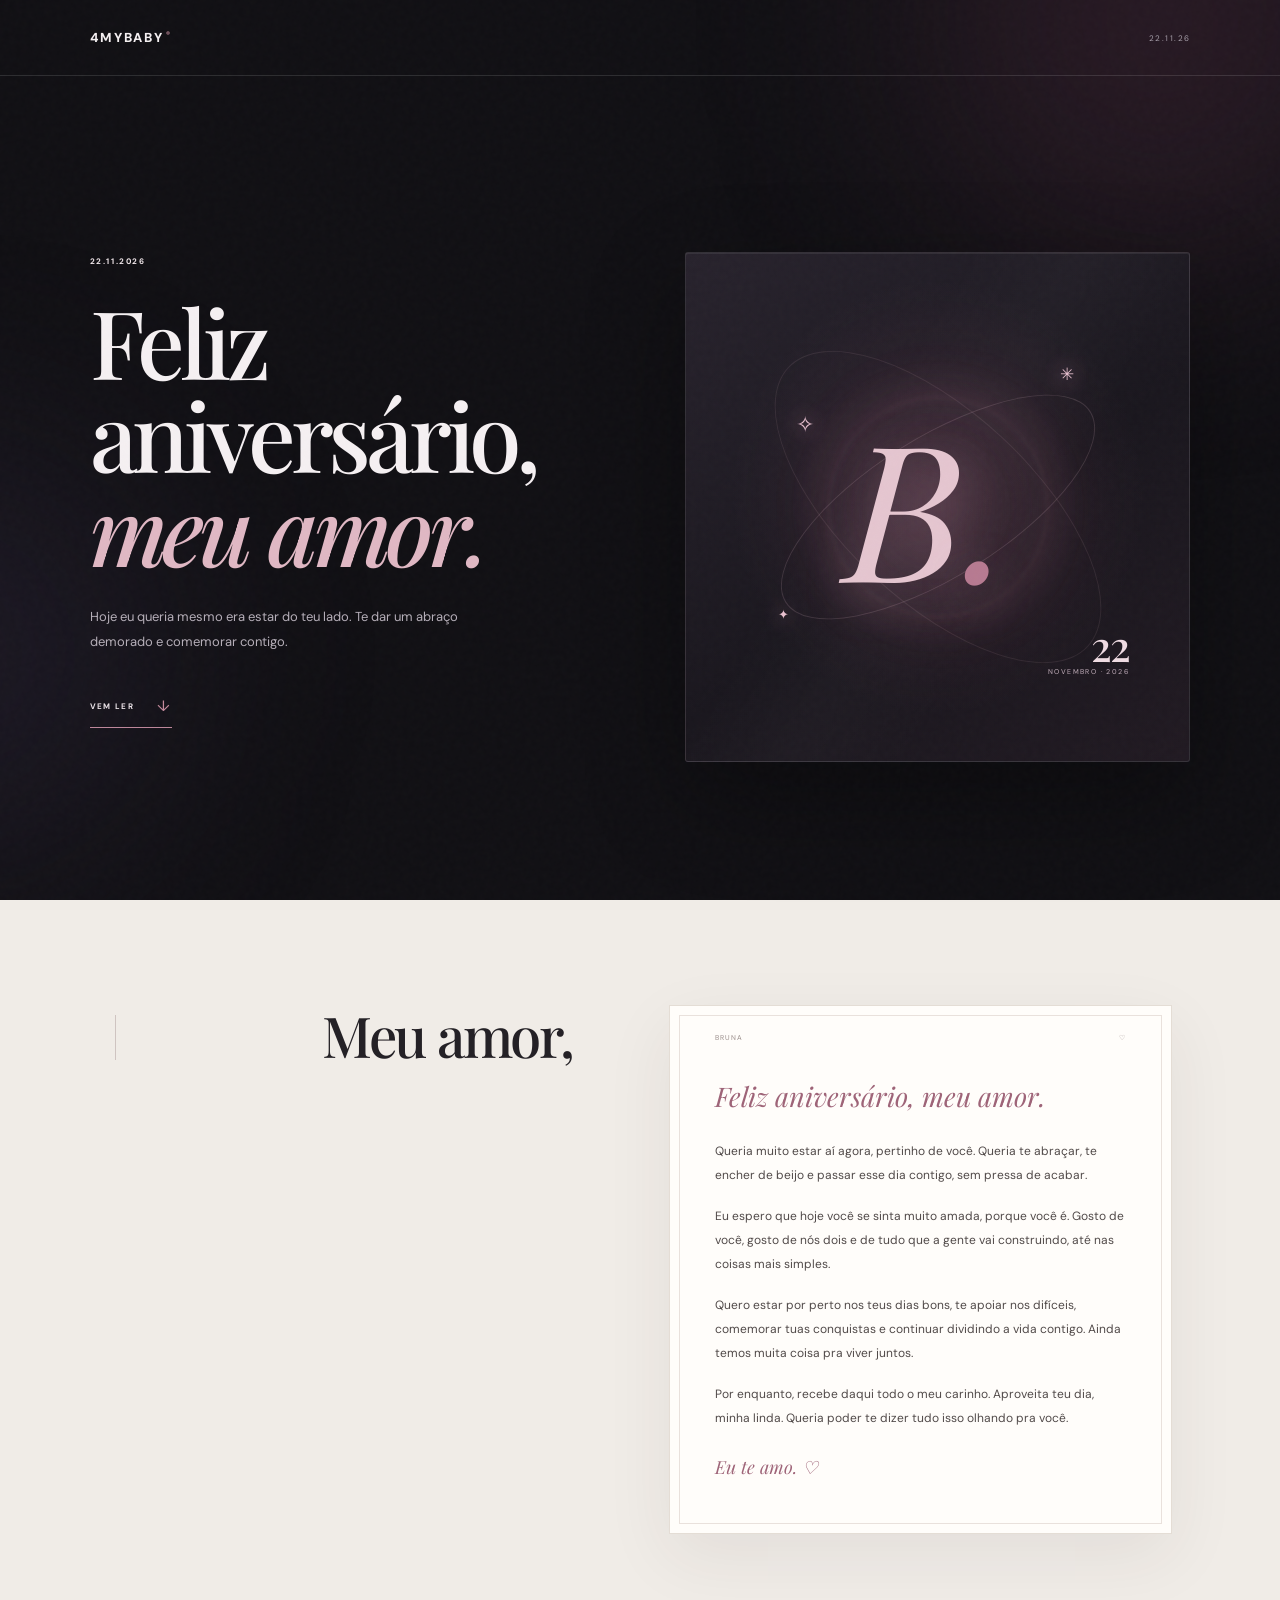
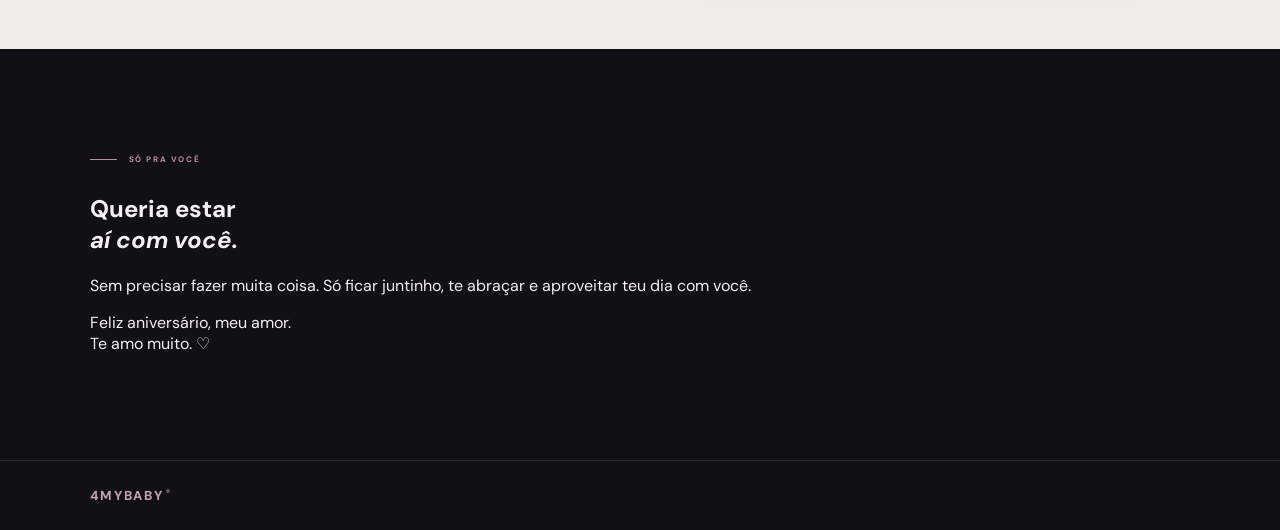
==== commit 804bcf5a: "Rewrite birthday page as a more intimate personal message" ====
--- a/4MyBaby/index.html
+++ b/4MyBaby/index.html
@@ -10,14 +10,14 @@
 </head>
 <body>
 <div class="ambient ambient-a"></div><div class="ambient ambient-b"></div><div class="noise"></div>
-<header class="nav"><a class="logo" href="#home">4MYBABY<span>®</span></a><a class="nav-date" href="#letter">22.11.26 <span>↘</span></a></header>
+<header class="nav"><a class="logo" href="#home">4MYBABY<span>®</span></a><a class="nav-date" href="#letter">22.11.26</a></header>
 <main id="home">
 <section class="hero">
 <div class="hero-copy">
 <p class="eyebrow"><span>22.11.2026</span></p>
 <h1>Feliz<br>aniversário,<br><em>meu amor.</em></h1>
-<p class="hero-text">Queria estar aí pra te abraçar hoje. Como não posso, fiz isso aqui pra você.</p>
-<a class="hero-link" href="#letter"><span>LER MINHA CARTA</span><b>↓</b></a>
+<p class="hero-text">Hoje eu queria mesmo era estar do teu lado. Te dar um abraço demorado e comemorar contigo.</p>
+<a class="hero-link" href="#letter"><span>VEM LER</span><b>↓</b></a>
 </div>
 <div class="hero-visual">
 
@@ -35,30 +35,28 @@
 <section class="letter-section" id="letter">
 <div class="section-rail"><i></i></div>
 <div class="letter-wrap">
-<div class="letter-heading"><h2>Pra você,<br><em>meu amor.</em></h2></div>
+<div class="letter-heading"><h2>Meu amor,</h2></div>
 <article class="letter-card">
 <div class="letter-card-head"><span>BRUNA</span><span>♡</span></div>
 <div class="letter-body">
 <p class="salute">Feliz aniversário, meu amor.</p>
-<p>Queria muito estar aí com você hoje, te abraçar bem forte e comemorar esse dia do teu lado. Espero que você consiga sentir daí o quanto eu queria estar pertinho.</p>
-<p>Eu gosto de você por tanta coisa, inclusive pelas mais simples: nossas conversas, as músicas que mandamos um pro outro, nossas partidas e o jeito que até um dia comum fica melhor quando tem você nele.</p>
-<p>Quero muito te ver feliz, realizando tuas coisas e vivendo tudo que você merece. Vou continuar torcendo por você e espero estar ao teu lado em muitos dos momentos que ainda vêm.</p>
-<p>Aproveita teu dia, tá? Hoje é teu. Eu te amo muito e sou feliz por ter você comigo.</p>
-<p class="signoff">Te amo muito. <span>♡</span></p>
+<p>Queria muito estar aí agora, pertinho de você. Queria te abraçar, te encher de beijo e passar esse dia contigo, sem pressa de acabar.</p>
+<p>Eu espero que hoje você se sinta muito amada, porque você é. Gosto de você, gosto de nós dois e de tudo que a gente vai construindo, até nas coisas mais simples.</p>
+<p>Quero estar por perto nos teus dias bons, te apoiar nos difíceis, comemorar tuas conquistas e continuar dividindo a vida contigo. Ainda temos muita coisa pra viver juntos.</p>
+<p>Por enquanto, recebe daqui todo o meu carinho. Aproveita teu dia, minha linda. Queria poder te dizer tudo isso olhando pra você.</p>
+<p class="signoff">Eu te amo. ♡</p>
 </div>
 
 </article>
 </div>
 </section>
 <section class="moments">
-<div class="moments-head"><div><h2>Coisas que<br><em>me lembram você.</em></h2></div></div>
-<div class="moments-list">
-<button class="moment" type="button" data-message="Eu gosto de conversar com você sobre qualquer coisa. Até quando o assunto acaba, eu arrumo outro só pra continuar ali contigo."><span class="moment-name">As nossas conversas</span><span class="moment-open">＋</span></button>
-<button class="moment" type="button" data-message="Toda vez que encontro uma música que tem a tua cara, minha vontade é te mandar. Gosto de dividir essas coisas com você."><span class="moment-name">As músicas</span><span class="moment-open">＋</span></button>
-<button class="moment" type="button" data-message="Gosto das nossas partidas, das provocações e até de perder contigo. É mais divertido porque é você."><span class="moment-name">As nossas partidas</span><span class="moment-open">＋</span></button>
+<div class="private-note">
+<p class="eyebrow"><i></i> SÓ PRA VOCÊ</p>
+<h2>Queria estar<br><em>aí com você.</em></h2>
+<p>Sem precisar fazer muita coisa. Só ficar juntinho, te abraçar e aproveitar teu dia com você.</p>
+<p class="private-sign">Feliz aniversário, meu amor.<br>Te amo muito. <span>♡</span></p>
 </div>
-<div class="moment-reveal" id="momentReveal" hidden><span class="quote-mark">“</span><p id="momentText"></p><button id="closeMoment" type="button" aria-label="Fechar">×</button></div>
-<div class="closing"><p>Feliz aniversário, meu amor.</p><span>Eu te amo. ♡</span></div>
 </section>
 </main>
 <footer><a class="logo" href="#home">4MYBABY<span>®</span></a></footer>
--- a/4MyBaby/css/style.css
+++ b/4MyBaby/css/style.css
@@ -4,7 +4,7 @@
 .hero{min-height:calc(100svh - 76px);max-width:1600px;margin:auto;padding:clamp(36px,5vw,72px) clamp(24px,7vw,112px) 26px;display:grid;grid-template-columns:1fr 1fr;grid-template-rows:1fr auto;column-gap:7vw;position:relative}.hero-copy{align-self:center;padding:25px 0 55px}.eyebrow{display:flex;align-items:center;gap:12px;font-size:8px;font-weight:700;letter-spacing:.2em;color:var(--rose);margin:0 0 29px}.eyebrow span{color:#f2e8ec}.eyebrow i{height:1px;width:27px;background:var(--rose);display:block}.hero h1{font:500 clamp(62px,7.4vw,108px)/.99 var(--serif);letter-spacing:-.055em;margin:0}.hero h1 em{font-weight:500;color:var(--rose2)}.hero-text{max-width:390px;margin:29px 0 0;color:#b6afb9;font-size:13px;line-height:1.9}.hero-link{display:inline-flex;align-items:center;gap:23px;margin-top:42px;padding-bottom:11px;border-bottom:1px solid #bd879b;color:#eee6eb;font-size:8px;font-weight:700;letter-spacing:.17em}.hero-link b{font-size:15px;color:var(--rose);font-weight:400;transition:transform .2s}.hero-link:hover b{transform:translateY(4px)}
 .hero-visual{align-self:center;min-height:510px;border:1px solid #ffffff1b;border-radius:3px;background:linear-gradient(145deg,#28232d 0%,#1a171e 55%,#211a22 100%);box-shadow:0 35px 100px #0005,inset 0 1px #ffffff12;position:relative;overflow:hidden;display:flex;flex-direction:column;justify-content:space-between;padding:22px 24px}.hero-visual:before{content:"";position:absolute;inset:0;background:radial-gradient(ellipse at 50% 48%,#a45e7930,transparent 58%),linear-gradient(120deg,transparent 35%,#ffffff05 50%,transparent 65%);pointer-events:none}.visual-top,.visual-bottom{display:flex;justify-content:space-between;color:#a59aa7;font-size:7px;letter-spacing:.19em;position:relative;z-index:2}.visual-stage{flex:1;position:relative;display:grid;place-items:center;min-height:390px}.halo{position:absolute;border-radius:50%;filter:blur(2px)}.halo-one{width:310px;height:310px;background:radial-gradient(circle,#b2768c25,transparent 68%)}.halo-two{width:220px;height:220px;border:1px solid #e4b8c52b;box-shadow:0 0 65px #d78ca51c,inset 0 0 45px #d78ca512}.monogram{font:italic 190px/.9 var(--serif);color:#e5c6d0;text-shadow:0 12px 50px #e8a8c34d;transform:translate(-10px,-3px);position:relative;z-index:1}.monogram span{color:#b77a91}.orbit{position:absolute;border:1px solid #e5bdcb29;border-radius:50%;width:360px;height:140px;transform:rotate(-32deg)}.orbit-two{width:410px;height:190px;transform:rotate(43deg);border-color:#e5bdcb19}.date-lockup{position:absolute;right:8%;bottom:13%;display:flex;flex-direction:column;align-items:flex-end;color:#c2aebb;font-size:7px;letter-spacing:.2em;line-height:1.8}.date-lockup strong{font:500 42px/.95 var(--serif);color:#f0dce3;letter-spacing:-.05em}.visual-star{position:absolute;color:#e8c1cf;text-shadow:0 0 20px #e8a8c3}.star-a{top:19%;right:20%;font-size:17px}.star-b{bottom:25%;left:15%;font-size:13px}.star-c{top:29%;left:19%;font-size:22px}.hero-footer{grid-column:1/-1;display:flex;justify-content:space-between;border-top:1px solid var(--line);padding-top:18px;color:#8d8790;font-size:7px;letter-spacing:.18em}.hero-footer b{font-size:12px;color:var(--rose);margin-left:8px;font-weight:400}
 .letter-section{background:var(--paper);color:var(--ink);padding:105px clamp(24px,7vw,112px) 115px;display:grid;grid-template-columns:150px minmax(0,850px);justify-content:center;gap:5vw}.section-rail{display:flex;flex-direction:column;align-items:flex-start;gap:13px;color:#8c8580;font-size:8px;letter-spacing:.17em;padding-top:10px}.section-rail span:first-child{font:italic 30px var(--serif);color:#a96f80}.section-rail i{height:45px;width:1px;background:#cfc4c1;margin-left:7px}.letter-wrap{display:grid;grid-template-columns:.72fr 1.28fr;gap:5vw;align-items:start}.eyebrow.dark{color:#a36e7f;margin:7px 0 22px}.letter-heading h2{font:500 clamp(42px,4.4vw,62px)/1.08 var(--serif);letter-spacing:-.04em;margin:0}.letter-heading h2 em{color:#a66d80;font-weight:500}.letter-card{background:#fffdfa;border:1px solid #e4ddd5;box-shadow:0 22px 65px #33252a12;padding:27px clamp(25px,3.5vw,46px) 24px;position:relative}.letter-card:before{content:"";position:absolute;inset:9px;border:1px solid #e9e1dc;pointer-events:none}.letter-card-head,.letter-card-foot{display:flex;justify-content:space-between;position:relative;color:#9a8e8b;font-size:7px;letter-spacing:.16em}.letter-body{position:relative;padding:36px 0 30px;color:#514a49;font-size:12px;line-height:2}.letter-body p{margin:0 0 17px}.letter-body .salute{font:italic 27px var(--serif);color:#9e6478;margin-bottom:25px}.letter-body .signoff{font:italic 18px var(--serif);color:#9e6478;margin:25px 0 0}.signoff span{font-style:normal;margin-left:4px}.letter-card-foot{padding-top:16px;border-top:1px solid #eee7e1}
-.moments{max-width:1400px;margin:auto;padding:105px clamp(24px,7vw,112px) 90px}.moments-head{display:flex;justify-content:space-between;align-items:flex-end;gap:40px;margin-bottom:48px}.moments-head h2{font:500 clamp(42px,5vw,68px)/1.05 var(--serif);letter-spacing:-.045em;margin:0}.moments-head h2 em{color:var(--rose2);font-weight:500}.moments-head>p{max-width:260px;color:#aaa3ad;font-size:11px;line-height:1.9;margin:0 0 7px}.moments-list{border-top:1px solid var(--line)}.moment{width:100%;display:grid;grid-template-columns:1fr 1fr 30px;align-items:center;gap:20px;text-align:left;padding:25px 8px;border:0;border-bottom:1px solid var(--line);background:transparent;color:#f1eaf0;cursor:pointer;transition:background .25s,padding .25s}.moment:hover,.moment[aria-expanded="true"]{background:#ffffff08;padding-left:18px;padding-right:18px}.moment-name{font:22px var(--serif)}.moment-detail{font-size:10px;color:#a49ca6}.moment-open{font-size:19px;color:var(--rose);text-align:right;font-weight:300}.moment-reveal{position:relative;margin-top:18px;padding:24px 55px 24px 27px;border:1px solid #ffffff20;background:linear-gradient(110deg,#2a222c,#1d1a20);display:flex;align-items:center;gap:18px;animation:rise .3s ease both}.moment-reveal[hidden]{display:none}.quote-mark{font:50px/.7 var(--serif);color:var(--rose)}.moment-reveal p{font:italic 17px/1.6 var(--serif);color:#e3d5dd;margin:0}.moment-reveal button{position:absolute;right:16px;top:12px;background:none;border:0;color:#b9aab4;font-size:22px;cursor:pointer}.closing{margin-top:105px;padding-top:29px;border-top:1px solid var(--line);display:flex;align-items:baseline;justify-content:space-between}.closing p{font:italic clamp(30px,4vw,48px) var(--serif);margin:0;color:#f1e7ed}.closing span{font-size:10px;color:#aaa0aa}footer{height:70px;padding:0 clamp(24px,7vw,112px);border-top:1px solid var(--line);display:flex;justify-content:space-between;align-items:center;color:#8f8992;font-size:7px;letter-spacing:.16em}footer>a:last-child{color:#c3a0ae}
+.moments{max-width:1400px;margin:auto;padding:105px clamp(24px,7vw,112px) 90px}.moments-head{display:flex;justify-content:space-between;align-items:flex-end;gap:40px;margin-bottom:48px}.moments-head h2{font:500 clamp(42px,5vw,68px)/1.05 var(--serif);letter-spacing:-.045em;margin:0}.moments-head h2 em{color:var(--rose2);font-weight:500}.moments-head>p{max-width:260px;color:#aaa3ad;font-size:11px;line-height:1.9;margin:0 0 7px}.moments-list{border-top:1px solid var(--line)}.moment{width:100%;display:grid;grid-template-columns:1fr 30px;align-items:center;gap:20px;text-align:left;padding:25px 8px;border:0;border-bottom:1px solid var(--line);background:transparent;color:#f1eaf0;cursor:pointer;transition:background .25s,padding .25s}.moment:hover,.moment[aria-expanded="true"]{background:#ffffff08;padding-left:18px;padding-right:18px}.moment-name{font:22px var(--serif)}.moment-detail{font-size:10px;color:#a49ca6}.moment-open{font-size:19px;color:var(--rose);text-align:right;font-weight:300}.moment-reveal{position:relative;margin-top:18px;padding:24px 55px 24px 27px;border:1px solid #ffffff20;background:linear-gradient(110deg,#2a222c,#1d1a20);display:flex;align-items:center;gap:18px;animation:rise .3s ease both}.moment-reveal[hidden]{display:none}.quote-mark{font:50px/.7 var(--serif);color:var(--rose)}.moment-reveal p{font:italic 17px/1.6 var(--serif);color:#e3d5dd;margin:0}.moment-reveal button{position:absolute;right:16px;top:12px;background:none;border:0;color:#b9aab4;font-size:22px;cursor:pointer}.closing{margin-top:105px;padding-top:29px;border-top:1px solid var(--line);display:flex;align-items:baseline;justify-content:space-between}.closing p{font:italic clamp(30px,4vw,48px) var(--serif);margin:0;color:#f1e7ed}.closing span{font-size:10px;color:#aaa0aa}footer{height:70px;padding:0 clamp(24px,7vw,112px);border-top:1px solid var(--line);display:flex;justify-content:space-between;align-items:center;color:#8f8992;font-size:7px;letter-spacing:.16em}footer>a:last-child{color:#c3a0ae}
 @keyframes rise{from{opacity:0;transform:translateY(8px)}to{opacity:1;transform:none}}
 @media(max-width:900px){.hero{column-gap:4vw}.hero-visual{min-height:450px}.visual-stage{min-height:330px}.monogram{font-size:160px}.orbit{width:300px}.orbit-two{width:340px}.letter-section{grid-template-columns:65px 1fr;gap:4vw}.letter-wrap{grid-template-columns:1fr;gap:32px}.letter-heading h2 br{display:none}.letter-heading h2{font-size:48px}.moments-head{align-items:flex-start;flex-direction:column;gap:20px}.moments-head>p{max-width:430px}}
 @media(max-width:650px){.nav{height:64px;padding-inline:21px}.nav-center{display:none}.hero{min-height:auto;padding:45px 21px 24px;grid-template-columns:1fr;grid-template-rows:auto auto auto;gap:38px}.hero-copy{padding:25px 0 0}.hero h1{font-size:clamp(62px,13vw,88px)}.hero-text{font-size:12px;max-width:340px}.hero-visual{min-height:390px}.visual-stage{min-height:285px}.monogram{font-size:145px}.halo-one{width:250px;height:250px}.halo-two{width:180px;height:180px}.orbit{width:280px;height:110px}.orbit-two{width:310px;height:140px}.date-lockup{right:4%;bottom:8%}.hero-footer{gap:15px;font-size:6px}.letter-section{padding:70px 22px 75px;grid-template-columns:1fr;gap:28px}.section-rail{flex-direction:row;align-items:center}.section-rail i{width:32px;height:1px;margin:0}.letter-wrap{gap:26px}.letter-heading h2{font-size:45px}.letter-card{padding:24px 24px 20px}.letter-body{font-size:12px;line-height:1.9;padding:30px 0 25px}.moments{padding:75px 22px 70px}.moments-head h2{font-size:48px}.moment{grid-template-columns:1fr 25px;gap:12px;padding:21px 3px}.moment-detail{grid-column:1;grid-row:2;margin-top:-8px}.moment-open{grid-column:2;grid-row:1/3}.moment-name{font-size:20px}.moment-reveal{padding:22px 42px 22px 18px;gap:12px}.moment-reveal p{font-size:15px}.closing{margin-top:75px;display:block}.closing span{display:block;margin-top:10px}footer{padding-inline:21px;font-size:6px}footer .logo{font-size:10px}}
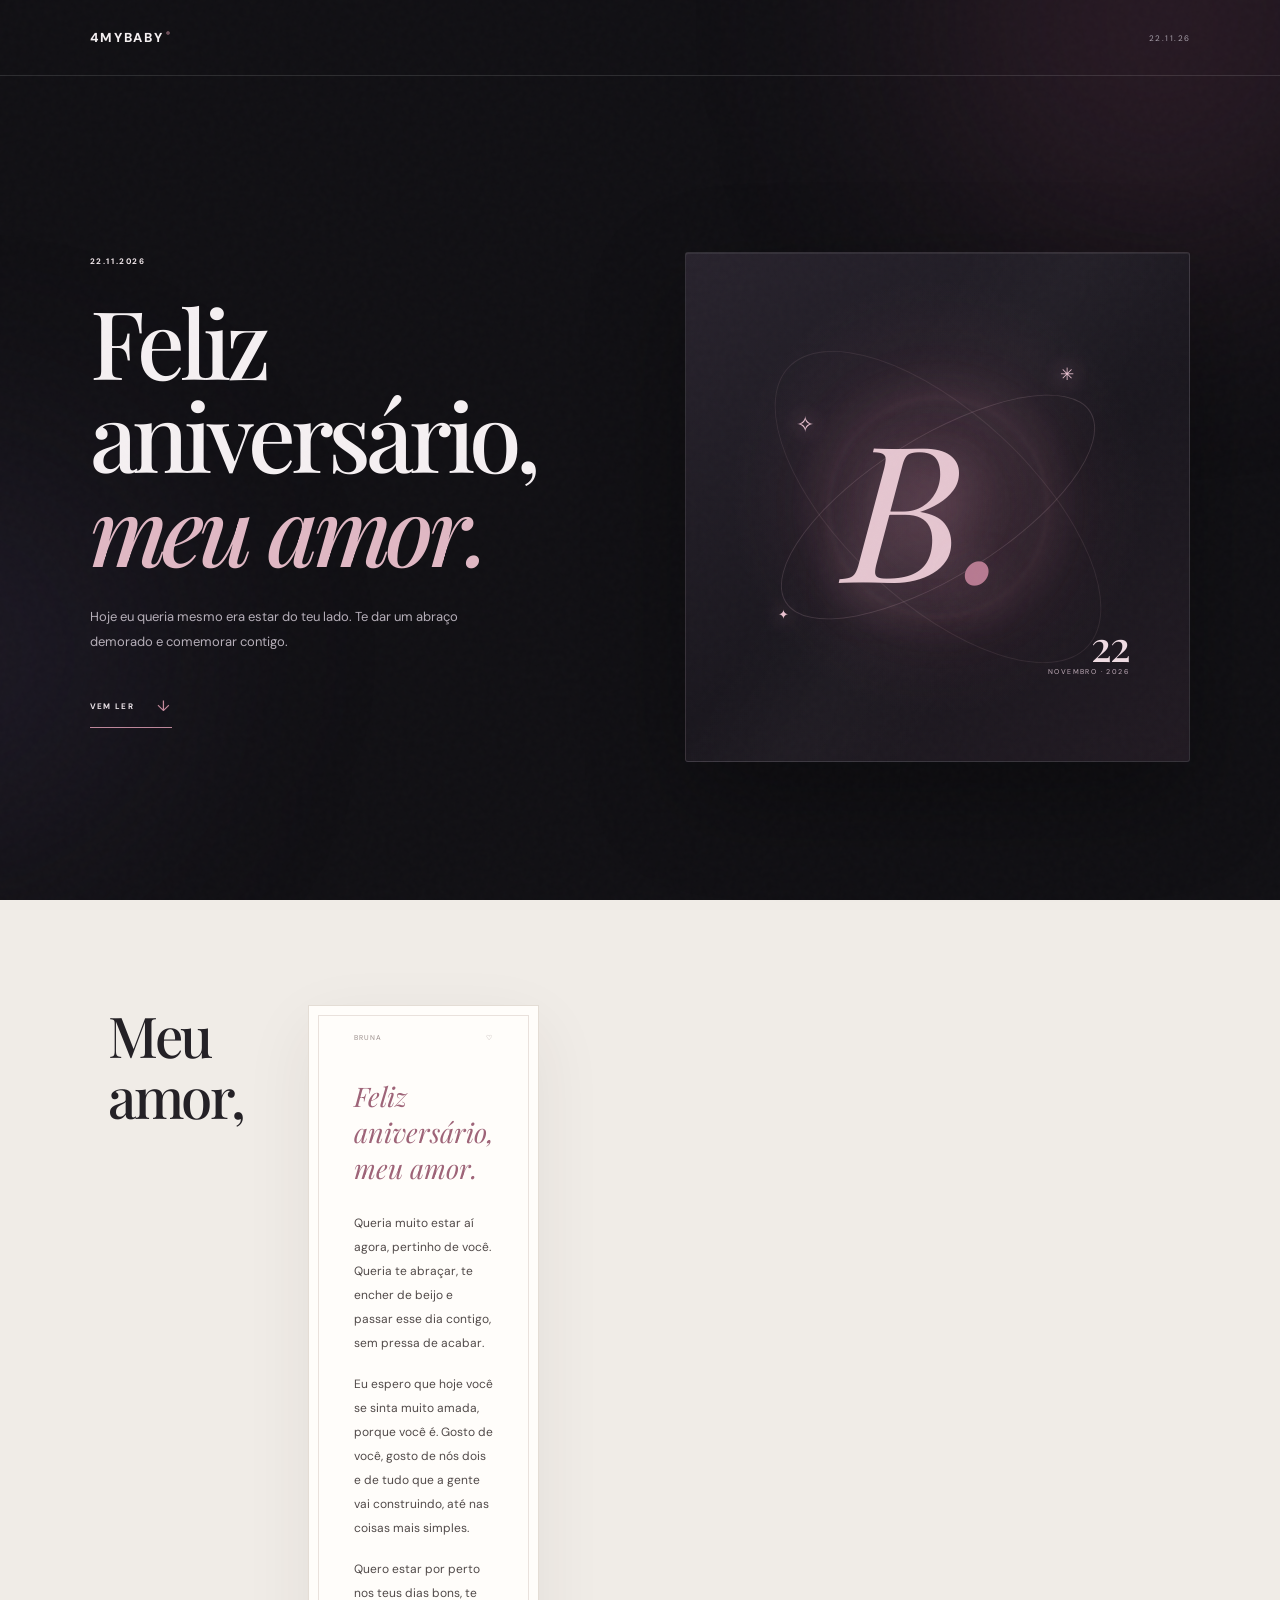
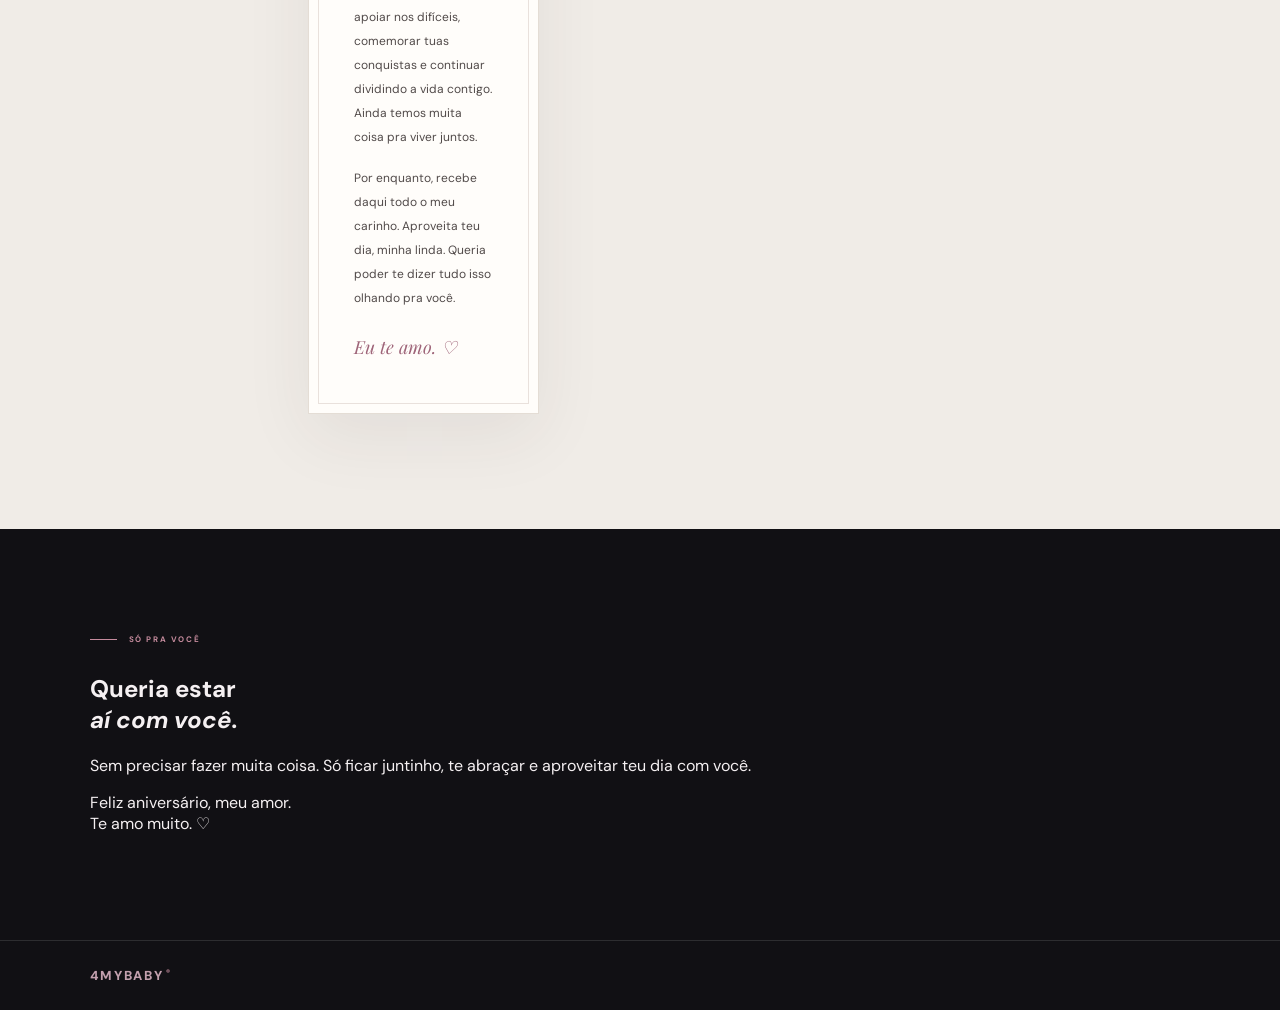
==== commit 35732024: "Simplify private birthday letter layout" ====
--- a/4MyBaby/index.html
+++ b/4MyBaby/index.html
@@ -33,7 +33,7 @@
 
 </section>
 <section class="letter-section" id="letter">
-<div class="section-rail"><i></i></div>
+
 <div class="letter-wrap">
 <div class="letter-heading"><h2>Meu amor,</h2></div>
 <article class="letter-card">
